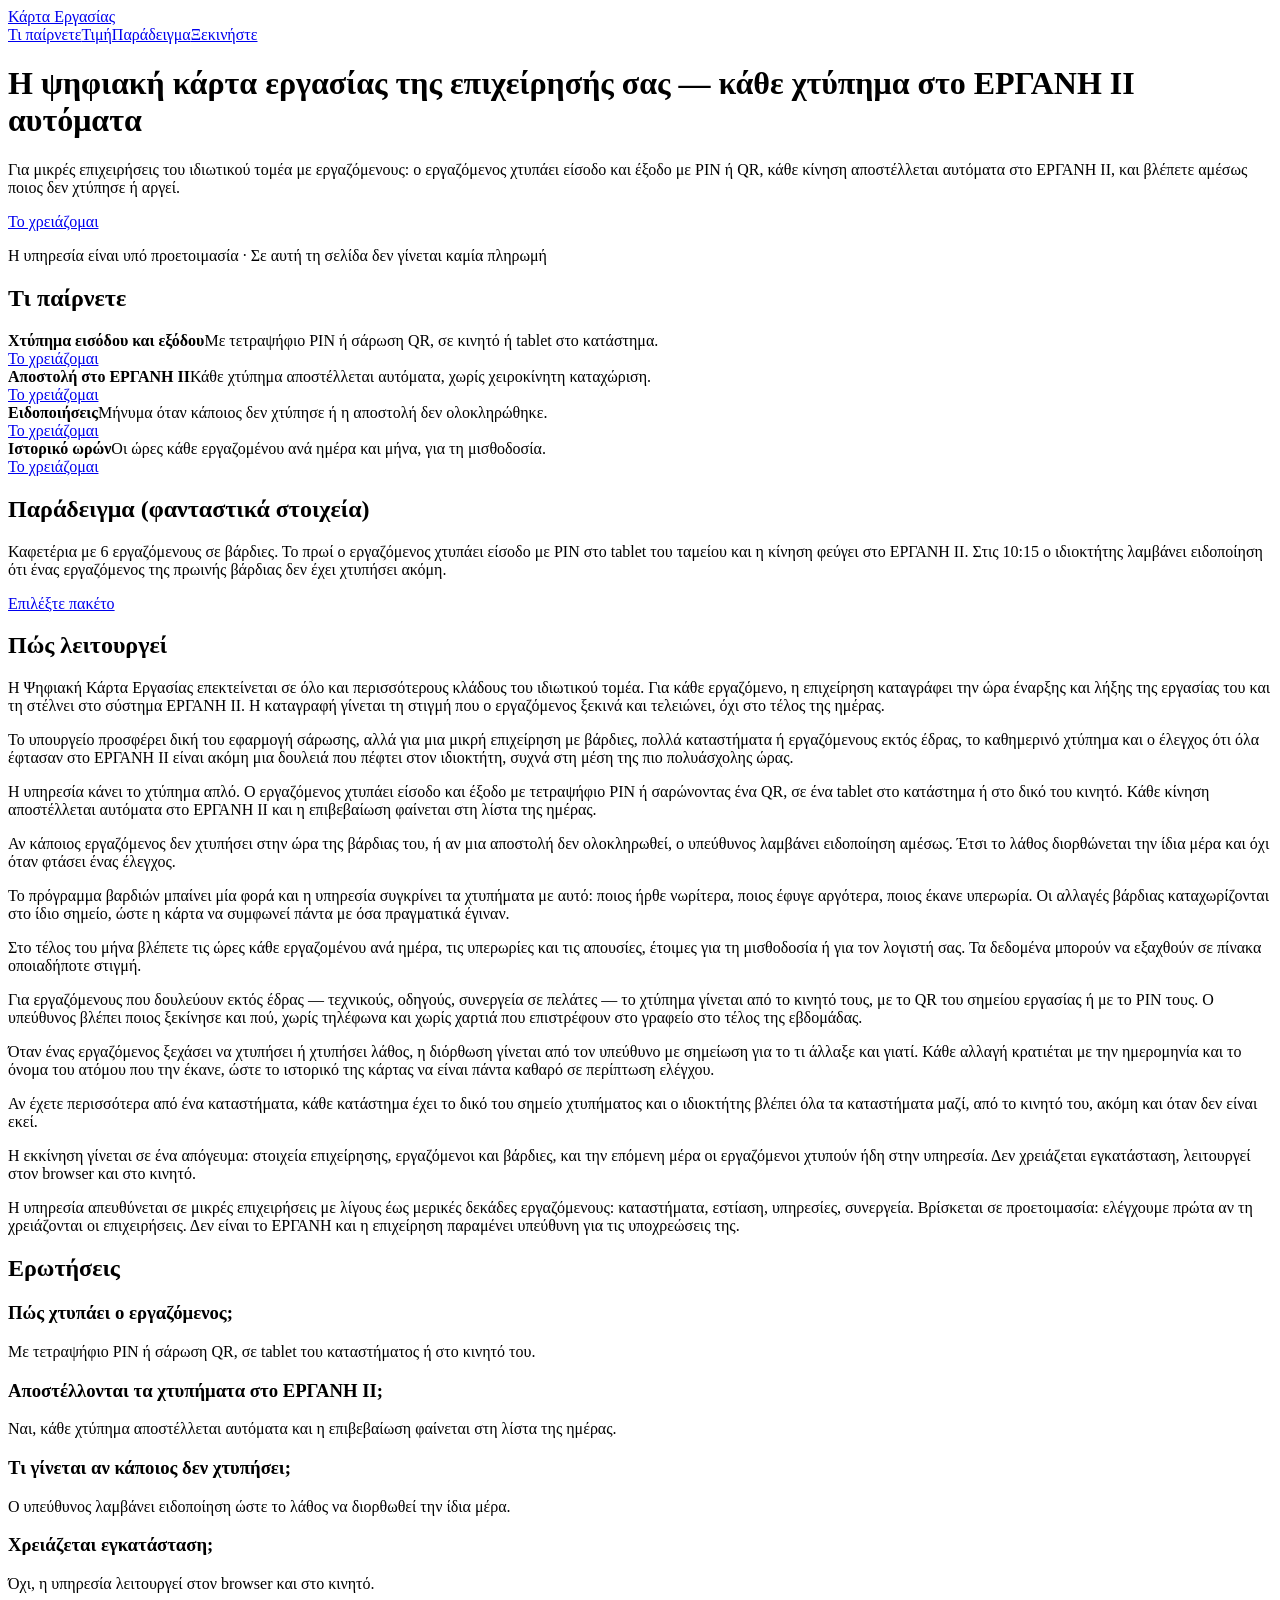
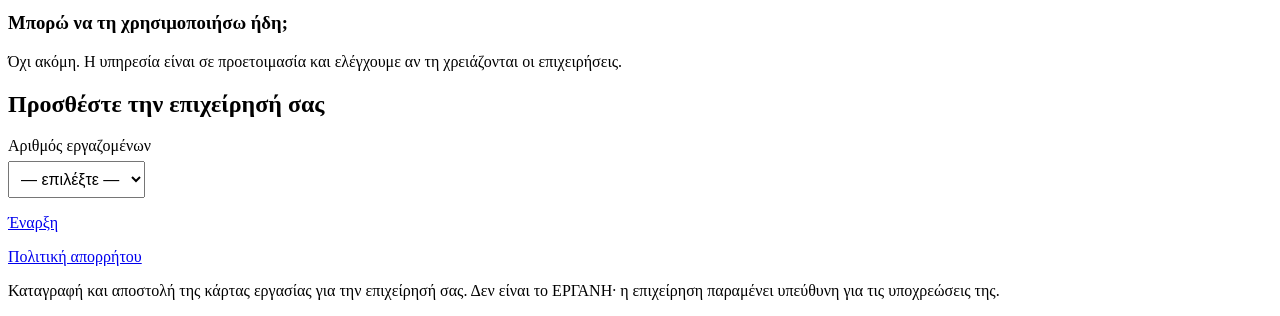
==== index.html @ 53cac2bf "Смок kartaergasias: правка автора (_Гипотезы)" ====
<!doctype html>
<html lang="el">
<head>
<meta charset="utf-8">
<!-- Google Tag Manager -->
<script>(function(w,d,s,l,i){w[l]=w[l]||[];w[l].push({'gtm.start':
new Date().getTime(),event:'gtm.js'});var f=d.getElementsByTagName(s)[0],
j=d.createElement(s),dl=l!='dataLayer'?'&l='+l:'';j.async=true;j.src=
'https://www.googletagmanager.com/gtm.js?id='+i+dl;f.parentNode.insertBefore(j,f);
})(window,document,'script','dataLayer','GTM-WC2BRHX6');</script>
<!-- End Google Tag Manager -->
<meta name="viewport" content="width=device-width,initial-scale=1">
<link rel="canonical" href="https://kartaergasias.dokufile.com/">
<title>Ψηφιακή Κάρτα Εργασίας — χτύπημα και αποστολή στο ΕΡΓΑΝΗ ΙΙ</title>
<meta name="description" content="Για μικρές επιχειρήσεις με εργαζόμενους: χτύπημα εισόδου και εξόδου με PIN ή QR, αυτόματη αποστολή κάθε κίνησης στο ΕΡΓΑΝΗ ΙΙ και ειδοποίηση όταν κάτι λείπει.">
<link rel="icon" href="favicon.svg">
<link rel="stylesheet" href="style.css">
<script src="smoke.js" defer></script>
<!-- faq-jsonld:start -->
<script type="application/ld+json">
{
 "@context": "https://schema.org",
 "@type": "FAQPage",
 "mainEntity": [
  {
   "@type": "Question",
   "name": "Πώς χτυπάει ο εργαζόμενος;",
   "acceptedAnswer": {
    "@type": "Answer",
    "text": "Με τετραψήφιο PIN ή σάρωση QR, σε tablet του καταστήματος ή στο κινητό του."
   }
  },
  {
   "@type": "Question",
   "name": "Αποστέλλονται τα χτυπήματα στο ΕΡΓΑΝΗ ΙΙ;",
   "acceptedAnswer": {
    "@type": "Answer",
    "text": "Ναι, κάθε χτύπημα αποστέλλεται αυτόματα και η επιβεβαίωση φαίνεται στη λίστα της ημέρας."
   }
  },
  {
   "@type": "Question",
   "name": "Τι γίνεται αν κάποιος δεν χτυπήσει;",
   "acceptedAnswer": {
    "@type": "Answer",
    "text": "Ο υπεύθυνος λαμβάνει ειδοποίηση ώστε το λάθος να διορθωθεί την ίδια μέρα."
   }
  },
  {
   "@type": "Question",
   "name": "Χρειάζεται εγκατάσταση;",
   "acceptedAnswer": {
    "@type": "Answer",
    "text": "Όχι, η υπηρεσία λειτουργεί στον browser και στο κινητό."
   }
  },
  {
   "@type": "Question",
   "name": "Μπορώ να τη χρησιμοποιήσω ήδη;",
   "acceptedAnswer": {
    "@type": "Answer",
    "text": "Όχι ακόμη. Η υπηρεσία είναι σε προετοιμασία και ελέγχουμε αν τη χρειάζονται οι επιχειρήσεις."
   }
  }
 ]
}
</script>
<!-- faq-jsonld:end -->
</head>
<body>
<!-- Google Tag Manager (noscript) -->
<noscript><iframe src="https://www.googletagmanager.com/ns.html?id=GTM-WC2BRHX6"
height="0" width="0" style="display:none;visibility:hidden"></iframe></noscript>
<!-- End Google Tag Manager (noscript) -->

<header><div class="wrap">
  <div class="logo"><a href="index.html" data-ev="click_logo_home">Κάρτα Εργασίας</a></div>
  <nav class="top"><a href="#ti" data-ev="click_nav_ti">Τι παίρνετε</a><a href="price.html" data-ev="click_nav_timi">Τιμή</a><a href="#paradeigma" data-ev="click_nav_paradeigma">Παράδειγμα</a><a href="#start" data-ev="click_nav_start">Ξεκινήστε</a></nav>
</div></header>

<div class="wrap">
  <div class="hero">
    <h1>Η ψηφιακή κάρτα εργασίας της επιχείρησής σας — κάθε χτύπημα στο ΕΡΓΑΝΗ ΙΙ αυτόματα</h1>
    <p class="sub">Για μικρές επιχειρήσεις του ιδιωτικού τομέα με εργαζόμενους: ο εργαζόμενος χτυπάει είσοδο και έξοδο με PIN ή QR, κάθε κίνηση αποστέλλεται αυτόματα στο ΕΡΓΑΝΗ ΙΙ, και βλέπετε αμέσως ποιος δεν χτύπησε ή αργεί.</p>
    <a class="cta" href="price.html" data-ev="cta_click">Το χρειάζομαι</a>
    <p class="cta-note">Η υπηρεσία είναι υπό προετοιμασία · Σε αυτή τη σελίδα δεν γίνεται καμία πληρωμή</p>
  </div>

  <section id="ti" data-view="features_view">
    <h2>Τι παίρνετε</h2>
    <div class="grid">
      <div class="card"><b>Χτύπημα εισόδου και εξόδου</b><span>Με τετραψήφιο PIN ή σάρωση QR, σε κινητό ή tablet στο κατάστημα.</span><br><a class="btn" href="price.html" data-ev="feature_chtypima">Το χρειάζομαι</a></div>
      <div class="card"><b>Αποστολή στο ΕΡΓΑΝΗ ΙΙ</b><span>Κάθε χτύπημα αποστέλλεται αυτόματα, χωρίς χειροκίνητη καταχώριση.</span><br><a class="btn" href="price.html" data-ev="feature_ergani">Το χρειάζομαι</a></div>
      <div class="card"><b>Ειδοποιήσεις</b><span>Μήνυμα όταν κάποιος δεν χτύπησε ή η αποστολή δεν ολοκληρώθηκε.</span><br><a class="btn" href="price.html" data-ev="feature_eidopoiisi">Το χρειάζομαι</a></div>
      <div class="card"><b>Ιστορικό ωρών</b><span>Οι ώρες κάθε εργαζομένου ανά ημέρα και μήνα, για τη μισθοδοσία.</span><br><a class="btn" href="price.html" data-ev="feature_istoriko">Το χρειάζομαι</a></div>
    </div>
  </section>

  <section id="paradeigma" data-view="example_view">
    <h2>Παράδειγμα (φανταστικά στοιχεία)</h2>
    <p class="fine">Καφετέρια με 6 εργαζόμενους σε βάρδιες. Το πρωί ο εργαζόμενος χτυπάει είσοδο με PIN στο tablet του ταμείου και η κίνηση φεύγει στο ΕΡΓΑΝΗ ΙΙ. Στις 10:15 ο ιδιοκτήτης λαμβάνει ειδοποίηση ότι ένας εργαζόμενος της πρωινής βάρδιας δεν έχει χτυπήσει ακόμη.</p>
    <a class="cta" href="price.html" data-ev="click_cta_after_example">Επιλέξτε πακέτο</a>
  </section>
<!-- seo-tekst:start -->
  <section id="opis">
    <h2>Πώς λειτουργεί</h2>
    <p>Η Ψηφιακή Κάρτα Εργασίας επεκτείνεται σε όλο και περισσότερους κλάδους του ιδιωτικού τομέα. Για κάθε εργαζόμενο, η επιχείρηση καταγράφει την ώρα έναρξης και λήξης της εργασίας του και τη στέλνει στο σύστημα ΕΡΓΑΝΗ ΙΙ. Η καταγραφή γίνεται τη στιγμή που ο εργαζόμενος ξεκινά και τελειώνει, όχι στο τέλος της ημέρας.</p>
    <p>Το υπουργείο προσφέρει δική του εφαρμογή σάρωσης, αλλά για μια μικρή επιχείρηση με βάρδιες, πολλά καταστήματα ή εργαζόμενους εκτός έδρας, το καθημερινό χτύπημα και ο έλεγχος ότι όλα έφτασαν στο ΕΡΓΑΝΗ ΙΙ είναι ακόμη μια δουλειά που πέφτει στον ιδιοκτήτη, συχνά στη μέση της πιο πολυάσχολης ώρας.</p>
    <p>Η υπηρεσία κάνει το χτύπημα απλό. Ο εργαζόμενος χτυπάει είσοδο και έξοδο με τετραψήφιο PIN ή σαρώνοντας ένα QR, σε ένα tablet στο κατάστημα ή στο δικό του κινητό. Κάθε κίνηση αποστέλλεται αυτόματα στο ΕΡΓΑΝΗ ΙΙ και η επιβεβαίωση φαίνεται στη λίστα της ημέρας.</p>
    <p>Αν κάποιος εργαζόμενος δεν χτυπήσει στην ώρα της βάρδιας του, ή αν μια αποστολή δεν ολοκληρωθεί, ο υπεύθυνος λαμβάνει ειδοποίηση αμέσως. Έτσι το λάθος διορθώνεται την ίδια μέρα και όχι όταν φτάσει ένας έλεγχος.</p>
    <p>Το πρόγραμμα βαρδιών μπαίνει μία φορά και η υπηρεσία συγκρίνει τα χτυπήματα με αυτό: ποιος ήρθε νωρίτερα, ποιος έφυγε αργότερα, ποιος έκανε υπερωρία. Οι αλλαγές βάρδιας καταχωρίζονται στο ίδιο σημείο, ώστε η κάρτα να συμφωνεί πάντα με όσα πραγματικά έγιναν.</p>
    <p>Στο τέλος του μήνα βλέπετε τις ώρες κάθε εργαζομένου ανά ημέρα, τις υπερωρίες και τις απουσίες, έτοιμες για τη μισθοδοσία ή για τον λογιστή σας. Τα δεδομένα μπορούν να εξαχθούν σε πίνακα οποιαδήποτε στιγμή.</p>
    <p>Για εργαζόμενους που δουλεύουν εκτός έδρας — τεχνικούς, οδηγούς, συνεργεία σε πελάτες — το χτύπημα γίνεται από το κινητό τους, με το QR του σημείου εργασίας ή με το PIN τους. Ο υπεύθυνος βλέπει ποιος ξεκίνησε και πού, χωρίς τηλέφωνα και χωρίς χαρτιά που επιστρέφουν στο γραφείο στο τέλος της εβδομάδας.</p>
    <p>Όταν ένας εργαζόμενος ξεχάσει να χτυπήσει ή χτυπήσει λάθος, η διόρθωση γίνεται από τον υπεύθυνο με σημείωση για το τι άλλαξε και γιατί. Κάθε αλλαγή κρατιέται με την ημερομηνία και το όνομα του ατόμου που την έκανε, ώστε το ιστορικό της κάρτας να είναι πάντα καθαρό σε περίπτωση ελέγχου.</p>
    <p>Αν έχετε περισσότερα από ένα καταστήματα, κάθε κατάστημα έχει το δικό του σημείο χτυπήματος και ο ιδιοκτήτης βλέπει όλα τα καταστήματα μαζί, από το κινητό του, ακόμη και όταν δεν είναι εκεί.</p>
    <p>Η εκκίνηση γίνεται σε ένα απόγευμα: στοιχεία επιχείρησης, εργαζόμενοι και βάρδιες, και την επόμενη μέρα οι εργαζόμενοι χτυπούν ήδη στην υπηρεσία. Δεν χρειάζεται εγκατάσταση, λειτουργεί στον browser και στο κινητό.</p>
    <p>Η υπηρεσία απευθύνεται σε μικρές επιχειρήσεις με λίγους έως μερικές δεκάδες εργαζόμενους: καταστήματα, εστίαση, υπηρεσίες, συνεργεία. Βρίσκεται σε προετοιμασία: ελέγχουμε πρώτα αν τη χρειάζονται οι επιχειρήσεις. Δεν είναι το ΕΡΓΑΝΗ και η επιχείρηση παραμένει υπεύθυνη για τις υποχρεώσεις της.</p>
  </section>
  <section id="faq">
    <h2>Ερωτήσεις</h2>
    <h3>Πώς χτυπάει ο εργαζόμενος;</h3>
    <p>Με τετραψήφιο PIN ή σάρωση QR, σε tablet του καταστήματος ή στο κινητό του.</p>
    <h3>Αποστέλλονται τα χτυπήματα στο ΕΡΓΑΝΗ ΙΙ;</h3>
    <p>Ναι, κάθε χτύπημα αποστέλλεται αυτόματα και η επιβεβαίωση φαίνεται στη λίστα της ημέρας.</p>
    <h3>Τι γίνεται αν κάποιος δεν χτυπήσει;</h3>
    <p>Ο υπεύθυνος λαμβάνει ειδοποίηση ώστε το λάθος να διορθωθεί την ίδια μέρα.</p>
    <h3>Χρειάζεται εγκατάσταση;</h3>
    <p>Όχι, η υπηρεσία λειτουργεί στον browser και στο κινητό.</p>
    <h3>Μπορώ να τη χρησιμοποιήσω ήδη;</h3>
    <p>Όχι ακόμη. Η υπηρεσία είναι σε προετοιμασία και ελέγχουμε αν τη χρειάζονται οι επιχειρήσεις.</p>
  </section>
<!-- seo-tekst:end -->
  <section id="start" data-view="start_view">
    <h2>Προσθέστε την επιχείρησή σας</h2>
    <p><label>Αριθμός εργαζομένων<br><select data-ev-focus="form_start" style="margin-top:6px;padding:8px;font-size:16px"><option value="">— επιλέξτε —</option><option>1–5</option><option>6–15</option><option>16–50</option><option>Πάνω από 50</option></select></label></p>
    <a class="cta" href="price.html" data-ev="form_submit_click">Έναρξη</a>
  </section>
</div>

<footer><div class="wrap">
  <p><a href="privacy.html" data-ev="click_legal_privacy">Πολιτική απορρήτου</a></p>
  <p class="muted">Καταγραφή και αποστολή της κάρτας εργασίας για την επιχείρησή σας. Δεν είναι το ΕΡΓΑΝΗ· η επιχείρηση παραμένει υπεύθυνη για τις υποχρεώσεις της.</p>
</div></footer>

</body>
</html>
---- style.css ----
/* Общая база смоков (СМ-23): стиль — один на все смоки, правит «Смоки» в super-romeo/smoki-base. */
@import url("https://super-romeo.github.io/smoki-base/v1/style.css");
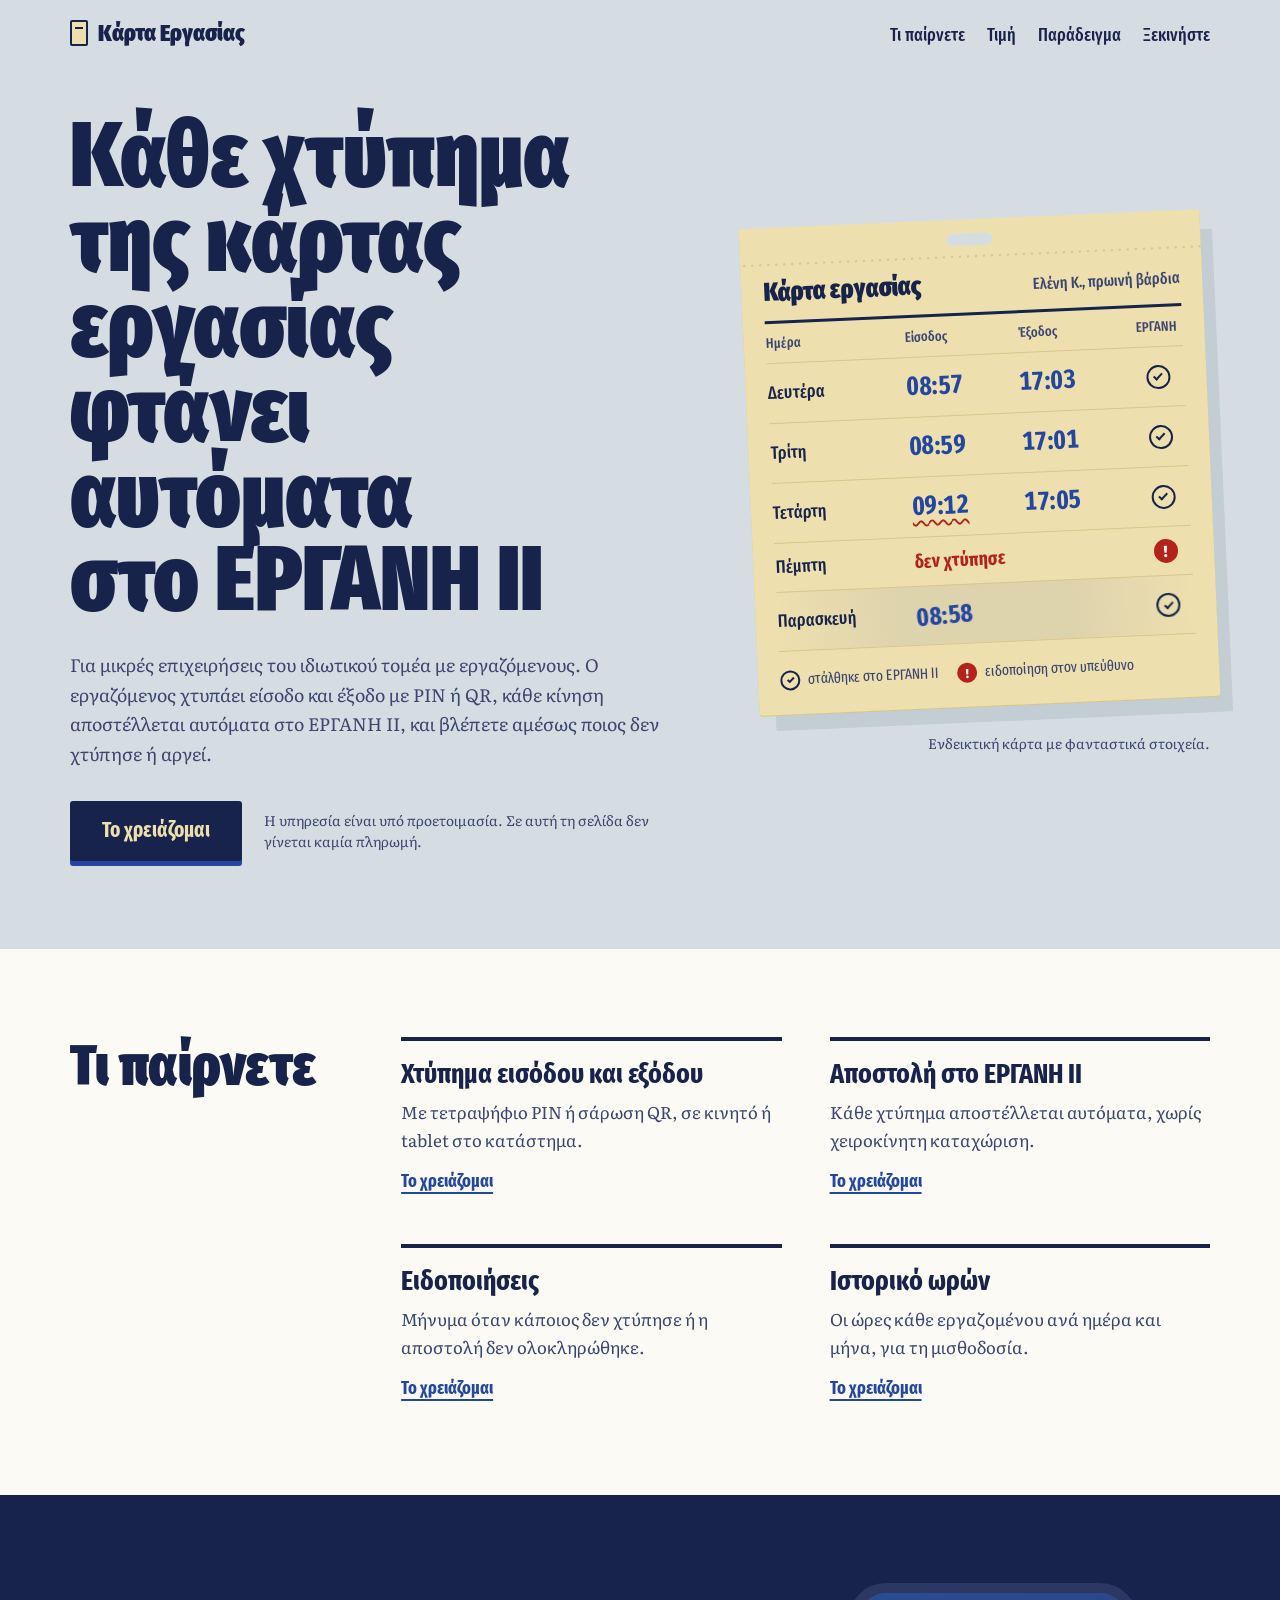
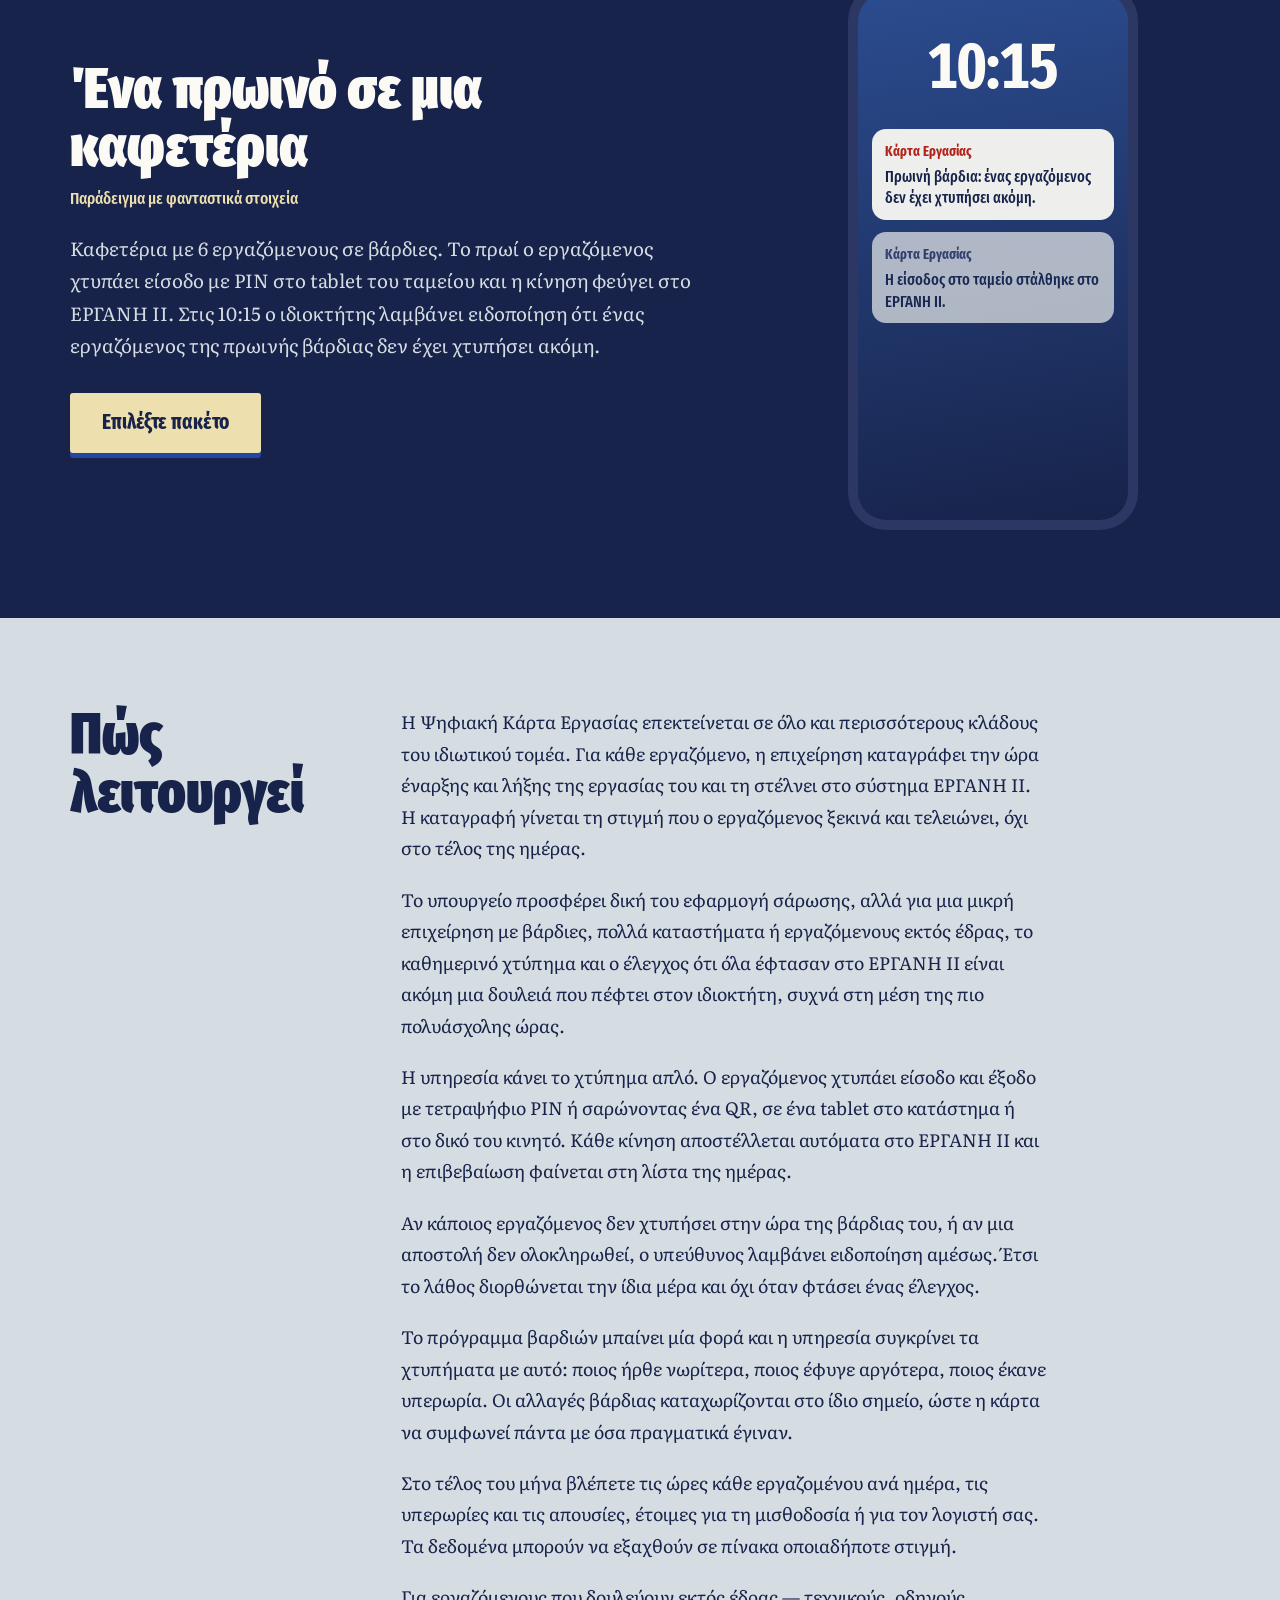
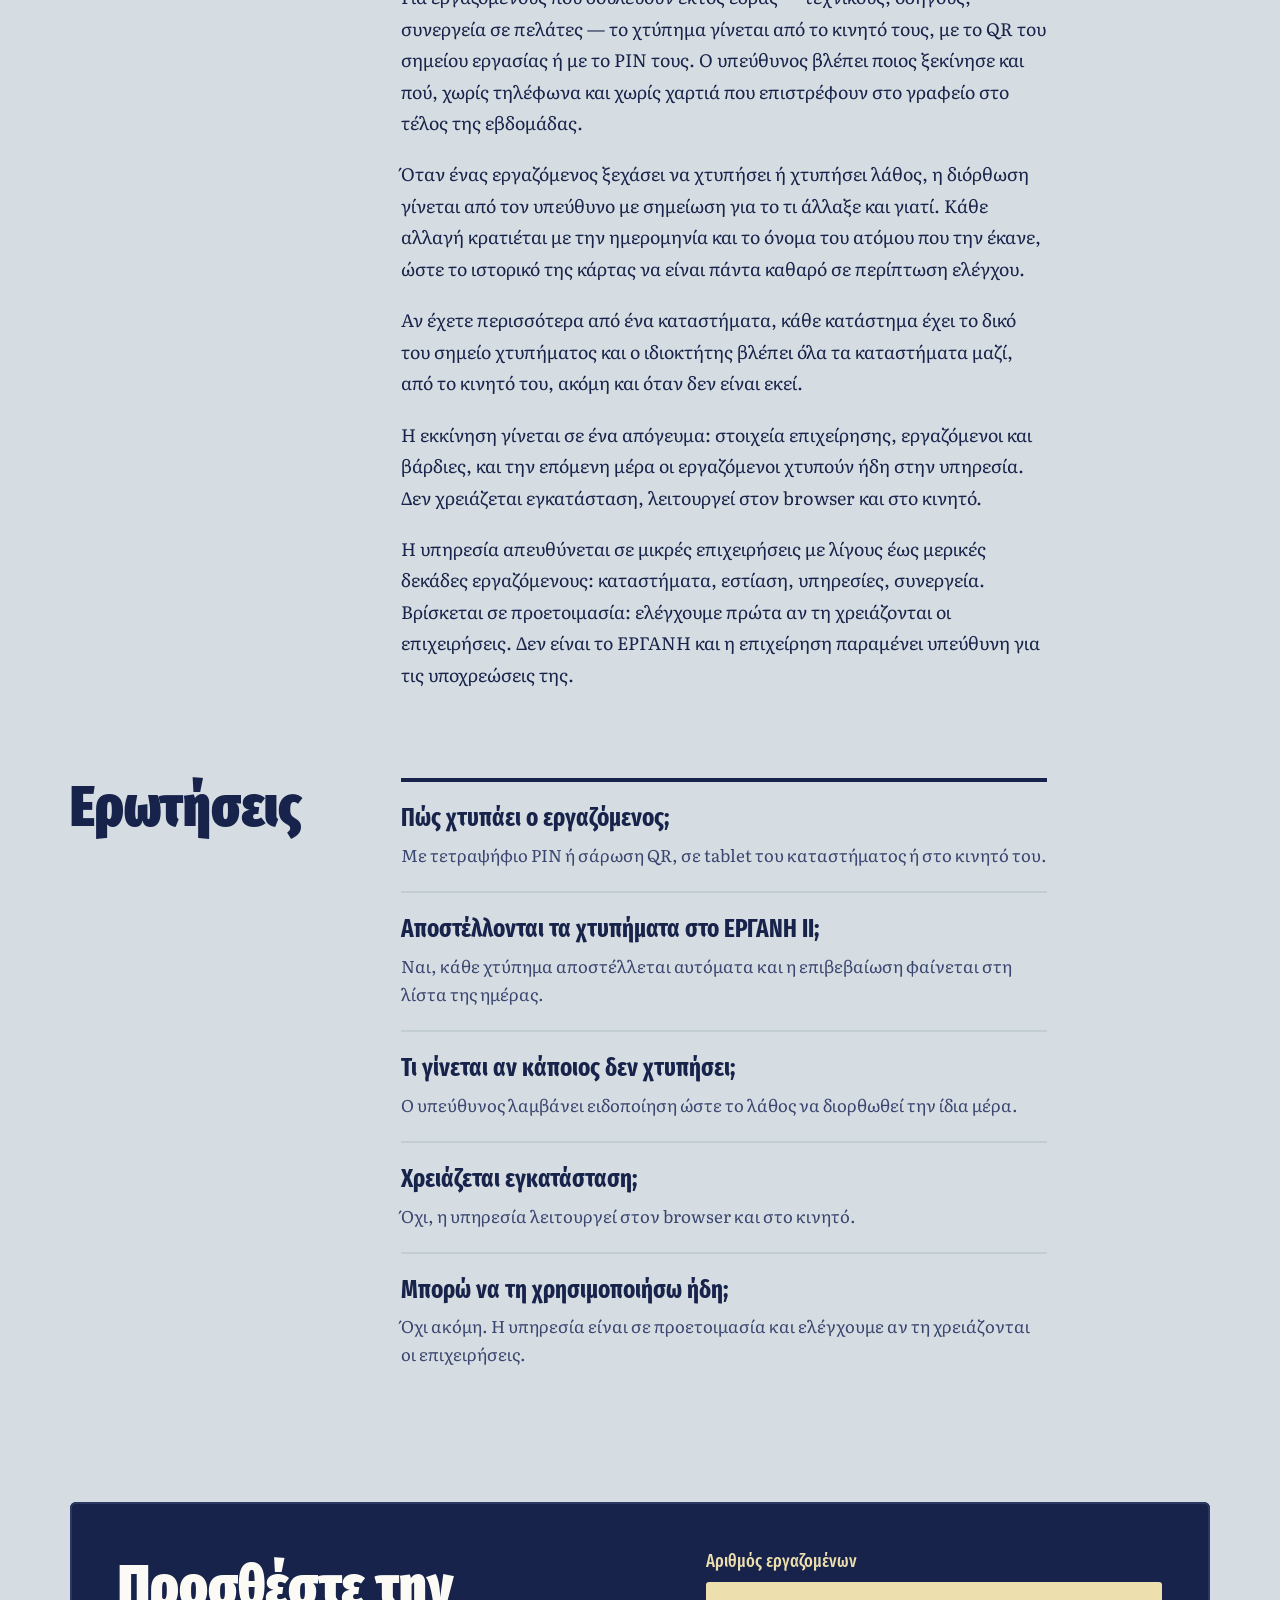
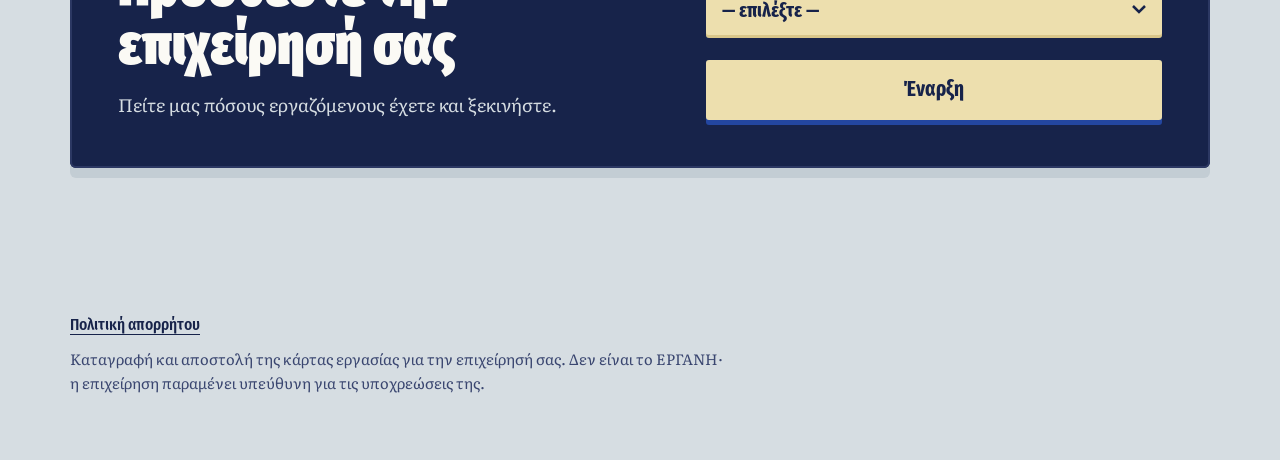
==== commit ca0e0654: "Главная: чистый стиль «frontend-design (Anthropic)» — вариант для выбора Владельцем (09.11.2026)" ====
--- a/index.html
+++ b/index.html
@@ -15,6 +15,10 @@
 <meta name="description" content="Για μικρές επιχειρήσεις με εργαζόμενους: χτύπημα εισόδου και εξόδου με PIN ή QR, αυτόματη αποστολή κάθε κίνησης στο ΕΡΓΑΝΗ ΙΙ και ειδοποίηση όταν κάτι λείπει.">
 <link rel="icon" href="favicon.svg">
 <link rel="stylesheet" href="style.css">
+<link rel="preconnect" href="https://fonts.googleapis.com">
+<link rel="preconnect" href="https://fonts.gstatic.com" crossorigin>
+<link rel="stylesheet" href="https://fonts.googleapis.com/css2?family=Fira+Sans+Extra+Condensed:wght@500;700;900&family=Literata:opsz,wght@7..72,400;7..72,600&display=swap">
+<link rel="stylesheet" href="variant.css">
 <script src="smoke.js" defer></script>
 <!-- faq-jsonld:start -->
 <script type="application/ld+json">
@@ -73,37 +77,100 @@
 height="0" width="0" style="display:none;visibility:hidden"></iframe></noscript>
 <!-- End Google Tag Manager (noscript) -->
 
-<header><div class="wrap">
-  <div class="logo"><a href="index.html" data-ev="click_logo_home">Κάρτα Εργασίας</a></div>
-  <nav class="top"><a href="#ti" data-ev="click_nav_ti">Τι παίρνετε</a><a href="price.html" data-ev="click_nav_timi">Τιμή</a><a href="#paradeigma" data-ev="click_nav_paradeigma">Παράδειγμα</a><a href="#start" data-ev="click_nav_start">Ξεκινήστε</a></nav>
+<header class="k-head"><div class="k-wrap k-head-in">
+  <div class="k-logo"><a href="index.html" data-ev="click_logo_home"><span class="k-logo-mark" aria-hidden="true"></span>Κάρτα Εργασίας</a></div>
+  <nav class="k-nav" aria-label="Κύριο μενού"><a href="#ti" data-ev="click_nav_ti">Τι παίρνετε</a><a href="price.html" data-ev="click_nav_timi">Τιμή</a><a href="#paradeigma" data-ev="click_nav_paradeigma">Παράδειγμα</a><a href="#start" data-ev="click_nav_start">Ξεκινήστε</a></nav>
 </div></header>
 
-<div class="wrap">
-  <div class="hero">
-    <h1>Η ψηφιακή κάρτα εργασίας της επιχείρησής σας — κάθε χτύπημα στο ΕΡΓΑΝΗ ΙΙ αυτόματα</h1>
-    <p class="sub">Για μικρές επιχειρήσεις του ιδιωτικού τομέα με εργαζόμενους: ο εργαζόμενος χτυπάει είσοδο και έξοδο με PIN ή QR, κάθε κίνηση αποστέλλεται αυτόματα στο ΕΡΓΑΝΗ ΙΙ, και βλέπετε αμέσως ποιος δεν χτύπησε ή αργεί.</p>
-    <a class="cta" href="price.html" data-ev="cta_click">Το χρειάζομαι</a>
-    <p class="cta-note">Η υπηρεσία είναι υπό προετοιμασία · Σε αυτή τη σελίδα δεν γίνεται καμία πληρωμή</p>
+<main>
+  <div class="k-wrap k-hero">
+    <div class="k-hero-text">
+      <h1>Κάθε χτύπημα της κάρτας εργασίας φτάνει αυτόματα στο ΕΡΓΑΝΗ ΙΙ</h1>
+      <p class="k-sub">Για μικρές επιχειρήσεις του ιδιωτικού τομέα με εργαζόμενους. Ο εργαζόμενος χτυπάει είσοδο και έξοδο με PIN ή QR, κάθε κίνηση αποστέλλεται αυτόματα στο ΕΡΓΑΝΗ ΙΙ, και βλέπετε αμέσως ποιος δεν χτύπησε ή αργεί.</p>
+      <div class="k-actions">
+        <a class="k-btn" href="price.html" data-ev="cta_click">Το χρειάζομαι</a>
+        <p class="k-note">Η υπηρεσία είναι υπό προετοιμασία. Σε αυτή τη σελίδα δεν γίνεται καμία πληρωμή.</p>
+      </div>
+    </div>
+
+    <figure class="k-cardfig">
+      <div class="k-card" aria-hidden="true">
+        <div class="k-card-top">
+          <span class="k-card-title">Κάρτα εργασίας</span>
+          <span class="k-card-name">Ελένη Κ., πρωινή βάρδια</span>
+        </div>
+        <div class="k-row k-row-head"><span>Ημέρα</span><span>Είσοδος</span><span>Έξοδος</span><span>ΕΡΓΑΝΗ</span></div>
+        <div class="k-row"><span>Δευτέρα</span><b>08:57</b><b>17:03</b><i class="k-ok"></i></div>
+        <div class="k-row"><span>Τρίτη</span><b>08:59</b><b>17:01</b><i class="k-ok"></i></div>
+        <div class="k-row"><span>Τετάρτη</span><b class="k-late">09:12</b><b>17:05</b><i class="k-ok"></i></div>
+        <div class="k-row k-row-miss"><span>Πέμπτη</span><em>δεν χτύπησε</em><em></em><i class="k-alert">!</i></div>
+        <div class="k-row k-row-now"><span>Παρασκευή</span><b class="k-stamp">08:58</b><b class="k-empty"></b><i class="k-ok k-ok-now"></i></div>
+        <div class="k-card-foot">
+          <span class="k-legend"><i class="k-ok"></i> στάλθηκε στο ΕΡΓΑΝΗ ΙΙ</span>
+          <span class="k-legend"><i class="k-alert">!</i> ειδοποίηση στον υπεύθυνο</span>
+        </div>
+      </div>
+      <figcaption>Ενδεικτική κάρτα με φανταστικά στοιχεία.</figcaption>
+    </figure>
   </div>
 
-  <section id="ti" data-view="features_view">
-    <h2>Τι παίρνετε</h2>
-    <div class="grid">
-      <div class="card"><b>Χτύπημα εισόδου και εξόδου</b><span>Με τετραψήφιο PIN ή σάρωση QR, σε κινητό ή tablet στο κατάστημα.</span><br><a class="btn" href="price.html" data-ev="feature_chtypima">Το χρειάζομαι</a></div>
-      <div class="card"><b>Αποστολή στο ΕΡΓΑΝΗ ΙΙ</b><span>Κάθε χτύπημα αποστέλλεται αυτόματα, χωρίς χειροκίνητη καταχώριση.</span><br><a class="btn" href="price.html" data-ev="feature_ergani">Το χρειάζομαι</a></div>
-      <div class="card"><b>Ειδοποιήσεις</b><span>Μήνυμα όταν κάποιος δεν χτύπησε ή η αποστολή δεν ολοκληρώθηκε.</span><br><a class="btn" href="price.html" data-ev="feature_eidopoiisi">Το χρειάζομαι</a></div>
-      <div class="card"><b>Ιστορικό ωρών</b><span>Οι ώρες κάθε εργαζομένου ανά ημέρα και μήνα, για τη μισθοδοσία.</span><br><a class="btn" href="price.html" data-ev="feature_istoriko">Το χρειάζομαι</a></div>
-    </div>
-  </section>
-
-  <section id="paradeigma" data-view="example_view">
-    <h2>Παράδειγμα (φανταστικά στοιχεία)</h2>
-    <p class="fine">Καφετέρια με 6 εργαζόμενους σε βάρδιες. Το πρωί ο εργαζόμενος χτυπάει είσοδο με PIN στο tablet του ταμείου και η κίνηση φεύγει στο ΕΡΓΑΝΗ ΙΙ. Στις 10:15 ο ιδιοκτήτης λαμβάνει ειδοποίηση ότι ένας εργαζόμενος της πρωινής βάρδιας δεν έχει χτυπήσει ακόμη.</p>
-    <a class="cta" href="price.html" data-ev="click_cta_after_example">Επιλέξτε πακέτο</a>
-  </section>
+  <section id="ti" class="k-sec k-feat" data-view="features_view">
+    <div class="k-wrap k-feat-in">
+      <h2>Τι παίρνετε</h2>
+      <div class="k-feat-list">
+        <div class="k-f">
+          <h3>Χτύπημα εισόδου και εξόδου</h3>
+          <p>Με τετραψήφιο PIN ή σάρωση QR, σε κινητό ή tablet στο κατάστημα.</p>
+          <a class="k-link" href="price.html" data-ev="feature_chtypima">Το χρειάζομαι</a>
+        </div>
+        <div class="k-f">
+          <h3>Αποστολή στο ΕΡΓΑΝΗ ΙΙ</h3>
+          <p>Κάθε χτύπημα αποστέλλεται αυτόματα, χωρίς χειροκίνητη καταχώριση.</p>
+          <a class="k-link" href="price.html" data-ev="feature_ergani">Το χρειάζομαι</a>
+        </div>
+        <div class="k-f">
+          <h3>Ειδοποιήσεις</h3>
+          <p>Μήνυμα όταν κάποιος δεν χτύπησε ή η αποστολή δεν ολοκληρώθηκε.</p>
+          <a class="k-link" href="price.html" data-ev="feature_eidopoiisi">Το χρειάζομαι</a>
+        </div>
+        <div class="k-f">
+          <h3>Ιστορικό ωρών</h3>
+          <p>Οι ώρες κάθε εργαζομένου ανά ημέρα και μήνα, για τη μισθοδοσία.</p>
+          <a class="k-link" href="price.html" data-ev="feature_istoriko">Το χρειάζομαι</a>
+        </div>
+      </div>
+    </div>
+  </section>
+
+  <section id="paradeigma" class="k-sec k-ex" data-view="example_view">
+    <div class="k-wrap k-ex-in">
+      <div class="k-ex-text">
+        <h2>Ένα πρωινό σε μια καφετέρια</h2>
+        <p class="k-ex-tag">Παράδειγμα με φανταστικά στοιχεία</p>
+        <p>Καφετέρια με 6 εργαζόμενους σε βάρδιες. Το πρωί ο εργαζόμενος χτυπάει είσοδο με PIN στο tablet του ταμείου και η κίνηση φεύγει στο ΕΡΓΑΝΗ ΙΙ. Στις 10:15 ο ιδιοκτήτης λαμβάνει ειδοποίηση ότι ένας εργαζόμενος της πρωινής βάρδιας δεν έχει χτυπήσει ακόμη.</p>
+        <a class="k-btn k-btn-light" href="price.html" data-ev="click_cta_after_example">Επιλέξτε πακέτο</a>
+      </div>
+      <div class="k-phone" aria-hidden="true">
+        <div class="k-phone-screen">
+          <div class="k-phone-clock">10:15</div>
+          <div class="k-push">
+            <span class="k-push-app">Κάρτα Εργασίας</span>
+            <span class="k-push-text">Πρωινή βάρδια: ένας εργαζόμενος δεν έχει χτυπήσει ακόμη.</span>
+          </div>
+          <div class="k-push k-push-quiet">
+            <span class="k-push-app">Κάρτα Εργασίας</span>
+            <span class="k-push-text">Η είσοδος στο ταμείο στάλθηκε στο ΕΡΓΑΝΗ ΙΙ.</span>
+          </div>
+        </div>
+      </div>
+    </div>
+  </section>
+
 <!-- seo-tekst:start -->
-  <section id="opis">
+  <section id="opis" class="k-sec k-read">
+    <div class="k-wrap k-read-in">
     <h2>Πώς λειτουργεί</h2>
+    <div class="k-prose">
     <p>Η Ψηφιακή Κάρτα Εργασίας επεκτείνεται σε όλο και περισσότερους κλάδους του ιδιωτικού τομέα. Για κάθε εργαζόμενο, η επιχείρηση καταγράφει την ώρα έναρξης και λήξης της εργασίας του και τη στέλνει στο σύστημα ΕΡΓΑΝΗ ΙΙ. Η καταγραφή γίνεται τη στιγμή που ο εργαζόμενος ξεκινά και τελειώνει, όχι στο τέλος της ημέρας.</p>
     <p>Το υπουργείο προσφέρει δική του εφαρμογή σάρωσης, αλλά για μια μικρή επιχείρηση με βάρδιες, πολλά καταστήματα ή εργαζόμενους εκτός έδρας, το καθημερινό χτύπημα και ο έλεγχος ότι όλα έφτασαν στο ΕΡΓΑΝΗ ΙΙ είναι ακόμη μια δουλειά που πέφτει στον ιδιοκτήτη, συχνά στη μέση της πιο πολυάσχολης ώρας.</p>
     <p>Η υπηρεσία κάνει το χτύπημα απλό. Ο εργαζόμενος χτυπάει είσοδο και έξοδο με τετραψήφιο PIN ή σαρώνοντας ένα QR, σε ένα tablet στο κατάστημα ή στο δικό του κινητό. Κάθε κίνηση αποστέλλεται αυτόματα στο ΕΡΓΑΝΗ ΙΙ και η επιβεβαίωση φαίνεται στη λίστα της ημέρας.</p>
@@ -115,31 +182,57 @@
     <p>Αν έχετε περισσότερα από ένα καταστήματα, κάθε κατάστημα έχει το δικό του σημείο χτυπήματος και ο ιδιοκτήτης βλέπει όλα τα καταστήματα μαζί, από το κινητό του, ακόμη και όταν δεν είναι εκεί.</p>
     <p>Η εκκίνηση γίνεται σε ένα απόγευμα: στοιχεία επιχείρησης, εργαζόμενοι και βάρδιες, και την επόμενη μέρα οι εργαζόμενοι χτυπούν ήδη στην υπηρεσία. Δεν χρειάζεται εγκατάσταση, λειτουργεί στον browser και στο κινητό.</p>
     <p>Η υπηρεσία απευθύνεται σε μικρές επιχειρήσεις με λίγους έως μερικές δεκάδες εργαζόμενους: καταστήματα, εστίαση, υπηρεσίες, συνεργεία. Βρίσκεται σε προετοιμασία: ελέγχουμε πρώτα αν τη χρειάζονται οι επιχειρήσεις. Δεν είναι το ΕΡΓΑΝΗ και η επιχείρηση παραμένει υπεύθυνη για τις υποχρεώσεις της.</p>
-  </section>
-  <section id="faq">
+    </div>
+    </div>
+  </section>
+  <section id="faq" class="k-sec k-faq">
+    <div class="k-wrap k-faq-in">
     <h2>Ερωτήσεις</h2>
+    <div class="k-qa">
     <h3>Πώς χτυπάει ο εργαζόμενος;</h3>
     <p>Με τετραψήφιο PIN ή σάρωση QR, σε tablet του καταστήματος ή στο κινητό του.</p>
+    </div>
+    <div class="k-qa">
     <h3>Αποστέλλονται τα χτυπήματα στο ΕΡΓΑΝΗ ΙΙ;</h3>
     <p>Ναι, κάθε χτύπημα αποστέλλεται αυτόματα και η επιβεβαίωση φαίνεται στη λίστα της ημέρας.</p>
+    </div>
+    <div class="k-qa">
     <h3>Τι γίνεται αν κάποιος δεν χτυπήσει;</h3>
     <p>Ο υπεύθυνος λαμβάνει ειδοποίηση ώστε το λάθος να διορθωθεί την ίδια μέρα.</p>
+    </div>
+    <div class="k-qa">
     <h3>Χρειάζεται εγκατάσταση;</h3>
     <p>Όχι, η υπηρεσία λειτουργεί στον browser και στο κινητό.</p>
+    </div>
+    <div class="k-qa">
     <h3>Μπορώ να τη χρησιμοποιήσω ήδη;</h3>
     <p>Όχι ακόμη. Η υπηρεσία είναι σε προετοιμασία και ελέγχουμε αν τη χρειάζονται οι επιχειρήσεις.</p>
+    </div>
+    </div>
   </section>
 <!-- seo-tekst:end -->
-  <section id="start" data-view="start_view">
-    <h2>Προσθέστε την επιχείρησή σας</h2>
-    <p><label>Αριθμός εργαζομένων<br><select data-ev-focus="form_start" style="margin-top:6px;padding:8px;font-size:16px"><option value="">— επιλέξτε —</option><option>1–5</option><option>6–15</option><option>16–50</option><option>Πάνω από 50</option></select></label></p>
-    <a class="cta" href="price.html" data-ev="form_submit_click">Έναρξη</a>
-  </section>
-</div>
-
-<footer><div class="wrap">
+
+  <section id="start" class="k-sec k-start" data-view="start_view">
+    <div class="k-wrap">
+      <div class="k-clock">
+        <div class="k-clock-text">
+          <h2>Προσθέστε την επιχείρησή σας</h2>
+          <p>Πείτε μας πόσους εργαζόμενους έχετε και ξεκινήστε.</p>
+        </div>
+        <div class="k-clock-form">
+          <label class="k-field">Αριθμός εργαζομένων
+            <select data-ev-focus="form_start"><option value="">— επιλέξτε —</option><option>1–5</option><option>6–15</option><option>16–50</option><option>Πάνω από 50</option></select>
+          </label>
+          <a class="k-btn k-btn-punch" href="price.html" data-ev="form_submit_click">Έναρξη</a>
+        </div>
+      </div>
+    </div>
+  </section>
+</main>
+
+<footer class="k-foot"><div class="k-wrap">
   <p><a href="privacy.html" data-ev="click_legal_privacy">Πολιτική απορρήτου</a></p>
-  <p class="muted">Καταγραφή και αποστολή της κάρτας εργασίας για την επιχείρησή σας. Δεν είναι το ΕΡΓΑΝΗ· η επιχείρηση παραμένει υπεύθυνη για τις υποχρεώσεις της.</p>
+  <p class="k-muted">Καταγραφή και αποστολή της κάρτας εργασίας για την επιχείρησή σας. Δεν είναι το ΕΡΓΑΝΗ· η επιχείρηση παραμένει υπεύθυνη για τις υποχρεώσεις της.</p>
 </div></footer>
 
 </body>
--- a/variant.css
+++ b/variant.css
@@ -0,0 +1,191 @@
+/* Κάρτα Εργασίας — the punch-clock time card.
+   Steel office wall, manila card stock, navy print, blue stamp-pad ink, red for what is missing. */
+:root{
+  --steel:#D6DDE2;
+  --steel-deep:#C3CDD4;
+  --manila:#EDDFAE;
+  --manila-edge:#D9C68A;
+  --navy:#17234A;
+  --navy-soft:#3A4670;
+  --ink:#2346A0;
+  --alarm:#B3231B;
+  --paper:#FBFAF5;
+  --display:"Fira Sans Extra Condensed","Arial Narrow",system-ui,sans-serif;
+  --text:"Literata",Georgia,"Times New Roman",serif;
+}
+*,*::before,*::after{box-sizing:border-box}
+html{-webkit-text-size-adjust:100%;scroll-behavior:smooth}
+body{margin:0;background:var(--steel);color:var(--navy);font:400 17px/1.65 var(--text);overflow-x:hidden}
+main{display:block}
+a{color:inherit}
+h1,h2,h3{font-family:var(--display);color:var(--navy);margin:0;letter-spacing:0}
+p{margin:0}
+img,svg{max-width:100%}
+:focus-visible{outline:3px solid var(--ink);outline-offset:3px}
+
+.k-wrap{width:100%;max-width:1180px;margin:0 auto;padding:0 20px}
+@media (max-width:420px){.k-wrap{padding:0 16px}}
+
+/* header */
+.k-head{background:transparent;border:0;padding:18px 0}
+.k-head-in{display:flex;align-items:center;justify-content:space-between;gap:16px;flex-wrap:wrap}
+.k-logo a{display:inline-flex;align-items:center;gap:10px;text-decoration:none;font:900 24px/1 var(--display);color:var(--navy)}
+.k-logo-mark{width:18px;height:26px;background:var(--manila);border:2px solid var(--navy);border-radius:2px;
+  background-image:linear-gradient(var(--navy),var(--navy));background-size:8px 2px;background-repeat:no-repeat;background-position:50% 5px}
+.k-nav{display:flex;flex-wrap:wrap;gap:4px 22px}
+.k-nav a{font:500 18px/1.3 var(--display);text-decoration:none;padding:6px 0;border-bottom:2px solid transparent}
+.k-nav a:hover{border-bottom-color:var(--ink)}
+
+/* hero */
+.k-hero{display:grid;grid-template-columns:minmax(0,1.15fr) minmax(0,.85fr);gap:56px;align-items:center;padding-top:40px;padding-bottom:88px}
+.k-hero h1{font-weight:900;font-size:clamp(44px,7.2vw,96px);line-height:.92;max-width:11ch;text-wrap:balance}
+.k-sub{margin-top:28px;max-width:34em;font-size:18px;color:var(--navy-soft)}
+.k-actions{margin-top:32px;display:flex;flex-wrap:wrap;align-items:center;gap:14px 22px}
+.k-note{flex:1 1 220px;max-width:30em;font-size:14px;line-height:1.5;color:var(--navy-soft)}
+
+.k-btn{display:inline-block;font:700 21px/1 var(--display);text-decoration:none;color:var(--manila);background:var(--navy);
+  padding:17px 30px 18px;border-radius:3px;border:2px solid var(--navy);box-shadow:0 5px 0 var(--ink);transition:transform .12s ease,box-shadow .12s ease}
+.k-btn:hover{transform:translateY(2px);box-shadow:0 3px 0 var(--ink)}
+.k-btn:active{transform:translateY(5px);box-shadow:0 0 0 var(--ink)}
+
+/* the time card */
+.k-cardfig{margin:0;justify-self:end;width:100%;max-width:500px}
+.k-card{position:relative;background:var(--manila);color:var(--navy);padding:46px 22px 22px;border-radius:3px 3px 3px 3px;
+  box-shadow:0 1px 0 var(--manila-edge),14px 18px 0 -2px var(--steel-deep);transform:rotate(-2.5deg);
+  font-family:var(--display);font-variant-numeric:tabular-nums}
+.k-card::before{content:"";position:absolute;left:50%;top:14px;width:46px;height:12px;margin-left:-23px;border-radius:6px;background:var(--steel)}
+.k-card::after{content:"";position:absolute;left:0;right:0;top:36px;height:2px;
+  background:radial-gradient(circle,var(--manila-edge) 1.2px,transparent 1.6px) 0 0/8px 2px repeat-x}
+.k-card-top{display:flex;justify-content:space-between;align-items:baseline;gap:10px;flex-wrap:wrap;padding:6px 0 12px;border-bottom:3px solid var(--navy)}
+.k-card-title{font-weight:900;font-size:26px;line-height:1}
+.k-card-name{font-weight:500;font-size:16px;color:var(--navy-soft)}
+.k-row{display:grid;grid-template-columns:1.25fr 1fr 1fr 52px;align-items:center;gap:6px;min-height:46px;padding:8px 0;border-bottom:1px solid var(--manila-edge);font-size:18px}
+.k-row>span{font-weight:500}
+.k-row b{font-weight:700;font-size:26px;color:var(--ink);letter-spacing:.02em}
+.k-row-head{min-height:34px;font-size:14px;color:var(--navy-soft)}
+.k-row-head span{font-weight:500}
+.k-row-head span:last-child{text-align:center}
+.k-late{text-decoration:underline wavy var(--alarm);text-decoration-thickness:1.5px;text-underline-offset:5px}
+.k-row-miss em{grid-column:2 / 4;font-style:normal;font-weight:700;color:var(--alarm);font-size:19px}
+.k-row-miss em:empty{display:none}
+.k-ok,.k-alert{justify-self:center;display:inline-grid;place-items:center;width:24px;height:24px;border-radius:50%;font-style:normal}
+.k-ok{border:2px solid var(--navy)}
+.k-ok::after{content:"";width:9px;height:5px;border-left:2px solid var(--navy);border-bottom:2px solid var(--navy);transform:translateY(-1px) rotate(-45deg)}
+.k-alert{background:var(--alarm);color:var(--paper);font-weight:900;font-size:16px}
+.k-row-now{background:linear-gradient(90deg,transparent,rgba(35,70,160,.08) 30%,rgba(35,70,160,.08) 70%,transparent)}
+.k-stamp{display:inline-block;transform:rotate(-3deg)}
+.k-card-foot{display:flex;flex-wrap:wrap;gap:8px 18px;padding-top:16px;font-size:15px;color:var(--navy-soft)}
+.k-legend{display:inline-flex;align-items:center;gap:8px}
+.k-legend .k-ok,.k-legend .k-alert{width:20px;height:20px;font-size:13px}
+.k-legend .k-ok::after{width:7px;height:4px}
+.k-cardfig figcaption{margin-top:26px;font-size:14px;color:var(--navy-soft);text-align:right}
+
+/* the one moment: today's entry is stamped, then confirmed */
+@media (prefers-reduced-motion:no-preference){
+  .k-card{animation:k-jolt .5s ease-out .95s both}
+  .k-stamp{animation:k-stamp .42s cubic-bezier(.16,1,.3,1) .8s both}
+  .k-ok-now{animation:k-confirm .35s ease-out 1.6s both}
+  @keyframes k-stamp{
+    0%{opacity:0;transform:scale(1.9) rotate(-12deg);filter:blur(2px)}
+    60%{opacity:1;filter:blur(0)}
+    100%{opacity:1;transform:scale(1) rotate(-3deg)}
+  }
+  @keyframes k-jolt{
+    0%{transform:rotate(-2.5deg) translateY(0)}
+    30%{transform:rotate(-2.1deg) translateY(4px)}
+    100%{transform:rotate(-2.5deg) translateY(0)}
+  }
+  @keyframes k-confirm{from{opacity:0;transform:scale(.4)}to{opacity:1;transform:scale(1)}}
+}
+
+/* sections */
+.k-sec{padding:88px 0}
+.k-sec h2{font-weight:900;font-size:clamp(34px,4.6vw,58px);line-height:1}
+
+/* features: a ledger, title column + entries */
+.k-feat{background:var(--paper)}
+.k-feat-in{display:grid;grid-template-columns:minmax(0,.7fr) minmax(0,2fr);gap:48px}
+.k-feat-list{display:grid;grid-template-columns:repeat(2,minmax(0,1fr));gap:44px 48px}
+.k-f{border-top:4px solid var(--navy);padding-top:18px;display:flex;flex-direction:column;gap:10px}
+.k-f h3{font-weight:700;font-size:28px;line-height:1.05}
+.k-f p{color:var(--navy-soft);max-width:30em}
+.k-link{margin-top:auto;align-self:flex-start;font:700 18px/1.3 var(--display);color:var(--ink);text-decoration:underline;text-decoration-thickness:2px;text-underline-offset:5px;padding:6px 0}
+.k-link:hover{color:var(--navy)}
+
+/* example: the owner's phone at 10:15 */
+.k-ex{background:var(--navy);color:var(--steel)}
+.k-ex h2{color:var(--paper)}
+.k-ex-in{display:grid;grid-template-columns:minmax(0,1.2fr) minmax(0,.8fr);gap:56px;align-items:center}
+.k-ex-tag{margin-top:12px;font:500 17px/1.3 var(--display);color:var(--manila)}
+.k-ex-text p:not(.k-ex-tag){margin-top:22px;max-width:36em;font-size:19px;line-height:1.7}
+.k-btn-light{margin-top:32px;background:var(--manila);color:var(--navy);border-color:var(--manila);box-shadow:0 5px 0 var(--ink)}
+.k-phone{justify-self:center;width:100%;max-width:290px;aspect-ratio:9/17;border:10px solid #2C3863;border-radius:38px;background:#2C3863;padding:0}
+.k-phone-screen{height:100%;border-radius:28px;background:linear-gradient(170deg,#2B4C8F,#17234A);padding:42px 14px 14px;display:flex;flex-direction:column;gap:12px}
+.k-phone-clock{font:700 64px/1 var(--display);color:var(--paper);text-align:center;font-variant-numeric:tabular-nums;margin-bottom:18px}
+.k-push{background:rgba(251,250,245,.94);color:var(--navy);border-radius:14px;padding:11px 13px;display:flex;flex-direction:column;gap:3px;font-family:var(--display)}
+.k-push-app{font-weight:700;font-size:14px;color:var(--alarm)}
+.k-push-text{font-weight:500;font-size:16px;line-height:1.35}
+.k-push-quiet{opacity:.7}
+.k-push-quiet .k-push-app{color:var(--navy-soft)}
+
+/* reading text */
+.k-read{background:var(--steel)}
+.k-read-in{display:grid;grid-template-columns:minmax(0,.7fr) minmax(0,2fr);gap:48px}
+.k-prose{max-width:38em}
+.k-prose p{font-size:18px;line-height:1.75}
+.k-prose p+p{margin-top:1.1em}
+
+/* faq */
+.k-faq{background:var(--steel);padding-top:0}
+.k-faq-in{display:grid;grid-template-columns:minmax(0,.7fr) minmax(0,2fr);gap:0 48px}
+.k-faq-in h2{grid-row:1 / span 6}
+.k-qa{grid-column:2;max-width:38em;padding:22px 0;border-top:2px solid var(--steel-deep)}
+.k-qa:first-of-type{border-top:4px solid var(--navy)}
+.k-qa h3{font-weight:700;font-size:25px;line-height:1.15}
+.k-qa p{margin-top:8px;color:var(--navy-soft)}
+
+/* start: the clock itself */
+.k-start{padding-top:24px}
+.k-clock{background:var(--navy);color:var(--steel);border-radius:6px;padding:48px;display:grid;grid-template-columns:minmax(0,1.2fr) minmax(0,1fr);gap:40px;align-items:end;
+  box-shadow:inset 0 0 0 2px #2C3863,0 10px 0 var(--steel-deep)}
+.k-clock h2{color:var(--paper)}
+.k-clock-text p{margin-top:16px;font-size:18px}
+.k-clock-form{display:flex;flex-direction:column;gap:22px;align-items:stretch}
+.k-field{display:flex;flex-direction:column;gap:8px;font:500 18px/1.3 var(--display);color:var(--manila)}
+.k-field select{appearance:none;-webkit-appearance:none;width:100%;font:700 20px/1.3 var(--display);color:var(--navy);
+  background:var(--manila) url("data:image/svg+xml,%3Csvg xmlns='http://www.w3.org/2000/svg' width='14' height='9'%3E%3Cpath d='M1 1l6 6 6-6' fill='none' stroke='%2317234A' stroke-width='2.5'/%3E%3C/svg%3E") no-repeat right 16px center;
+  border:0;border-radius:3px;padding:15px 44px 15px 16px;box-shadow:inset 0 -3px 0 var(--manila-edge)}
+.k-btn-punch{text-align:center;background:var(--manila);color:var(--navy);border-color:var(--manila);box-shadow:0 5px 0 var(--ink)}
+
+/* footer */
+.k-foot{background:transparent;border:0;padding:56px 0 64px;font-size:15px;color:var(--navy-soft)}
+.k-foot .k-wrap{display:flex;flex-direction:column;gap:10px}
+.k-foot a{color:var(--navy);font:500 17px/1.3 var(--display);text-underline-offset:4px}
+.k-muted{max-width:44em}
+
+/* tablet and phone */
+@media (max-width:900px){
+  .k-hero{grid-template-columns:1fr;gap:56px;padding-top:24px;padding-bottom:64px}
+  .k-cardfig{justify-self:center}
+  .k-feat-in,.k-read-in,.k-faq-in,.k-ex-in,.k-clock{grid-template-columns:1fr;gap:32px}
+  .k-faq-in h2{grid-row:auto;margin-bottom:24px}
+  .k-qa{grid-column:1}
+  .k-sec{padding:64px 0}
+  .k-faq{padding-top:0}
+  .k-start{padding-top:16px}
+  .k-clock{padding:32px 24px}
+}
+@media (max-width:560px){
+  .k-feat-list{grid-template-columns:1fr;gap:36px}
+  .k-card{padding:42px 14px 16px;transform:rotate(-1.5deg)}
+  .k-row{grid-template-columns:1.3fr 1fr 1fr 34px;font-size:16px;gap:4px}
+  .k-row b{font-size:20px}
+  .k-row-head{font-size:13px}
+  .k-card-title{font-size:23px}
+  .k-sub{font-size:17px}
+  .k-btn{width:100%;text-align:center}
+  .k-note{flex-basis:100%}
+  .k-nav{gap:2px 16px}
+  .k-nav a{font-size:17px}
+  @keyframes k-jolt{0%,100%{transform:rotate(-1.5deg)}30%{transform:rotate(-1.2deg) translateY(4px)}}
+}
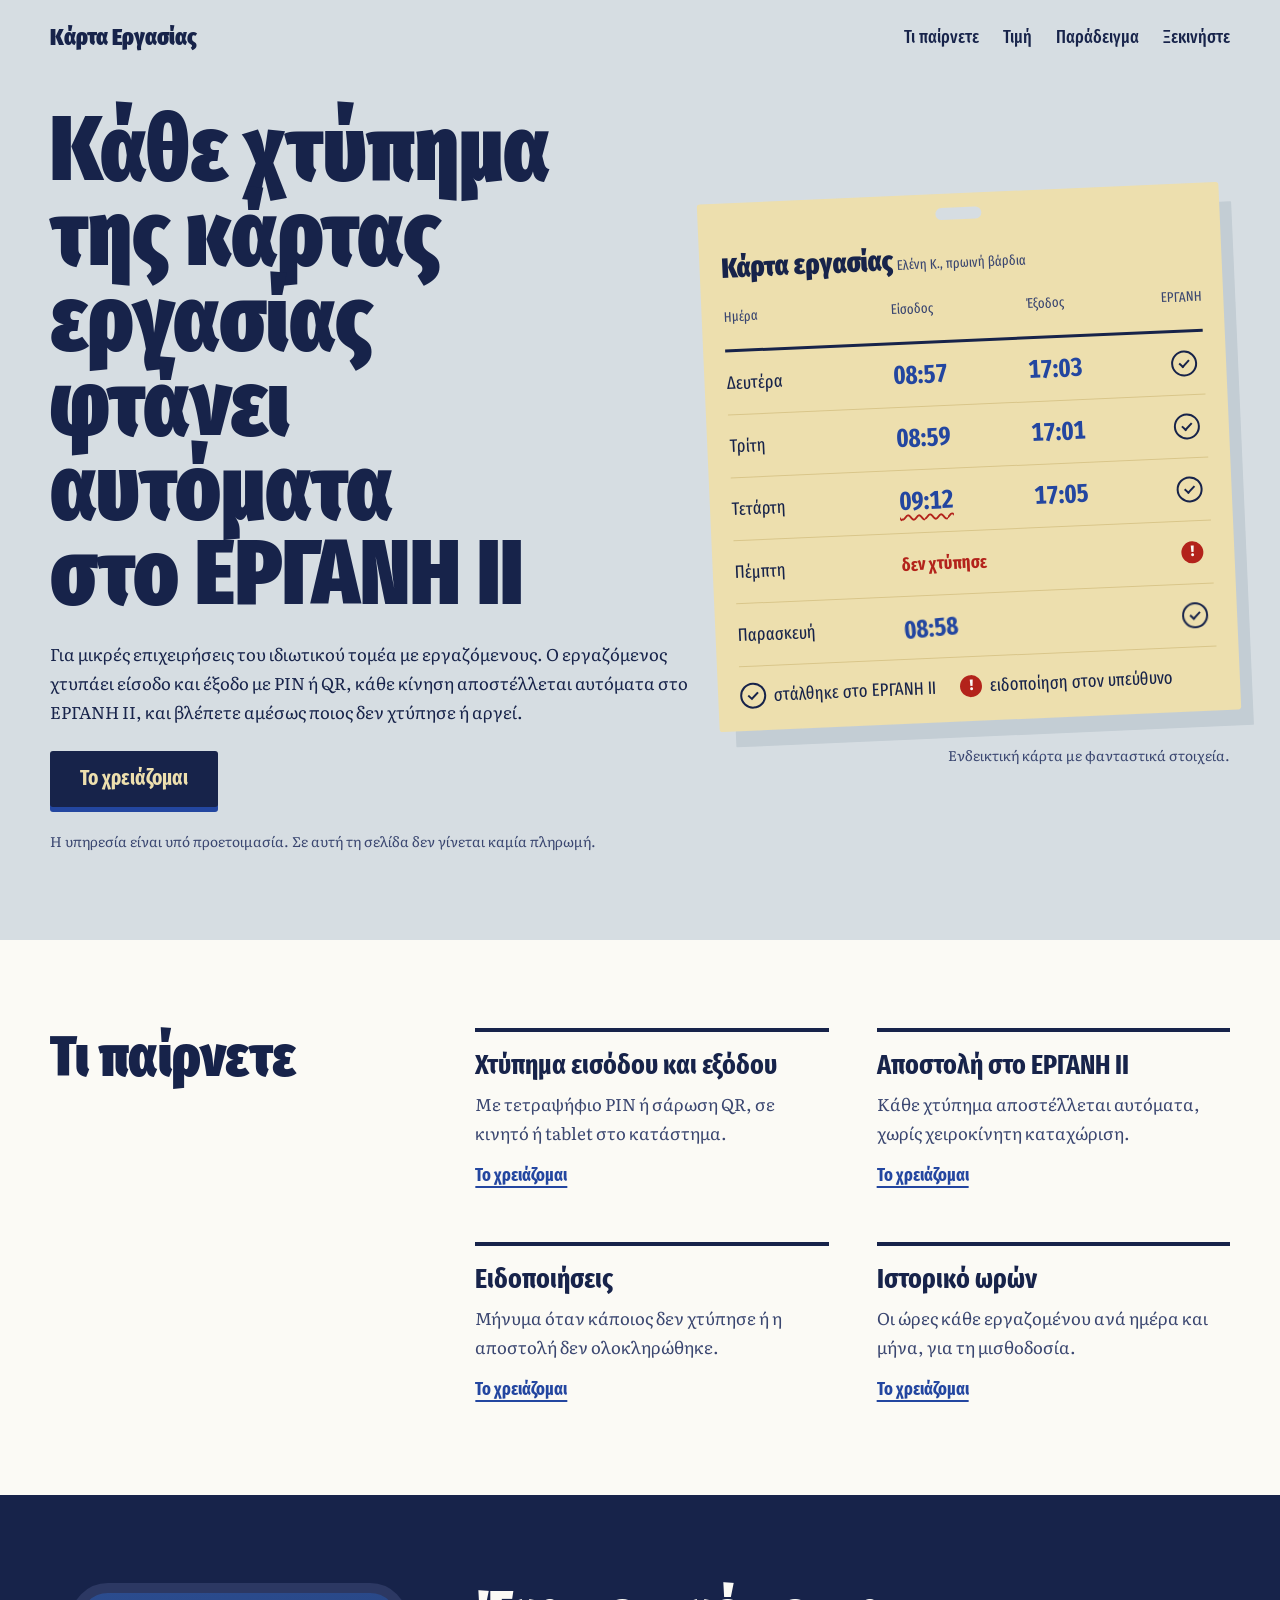
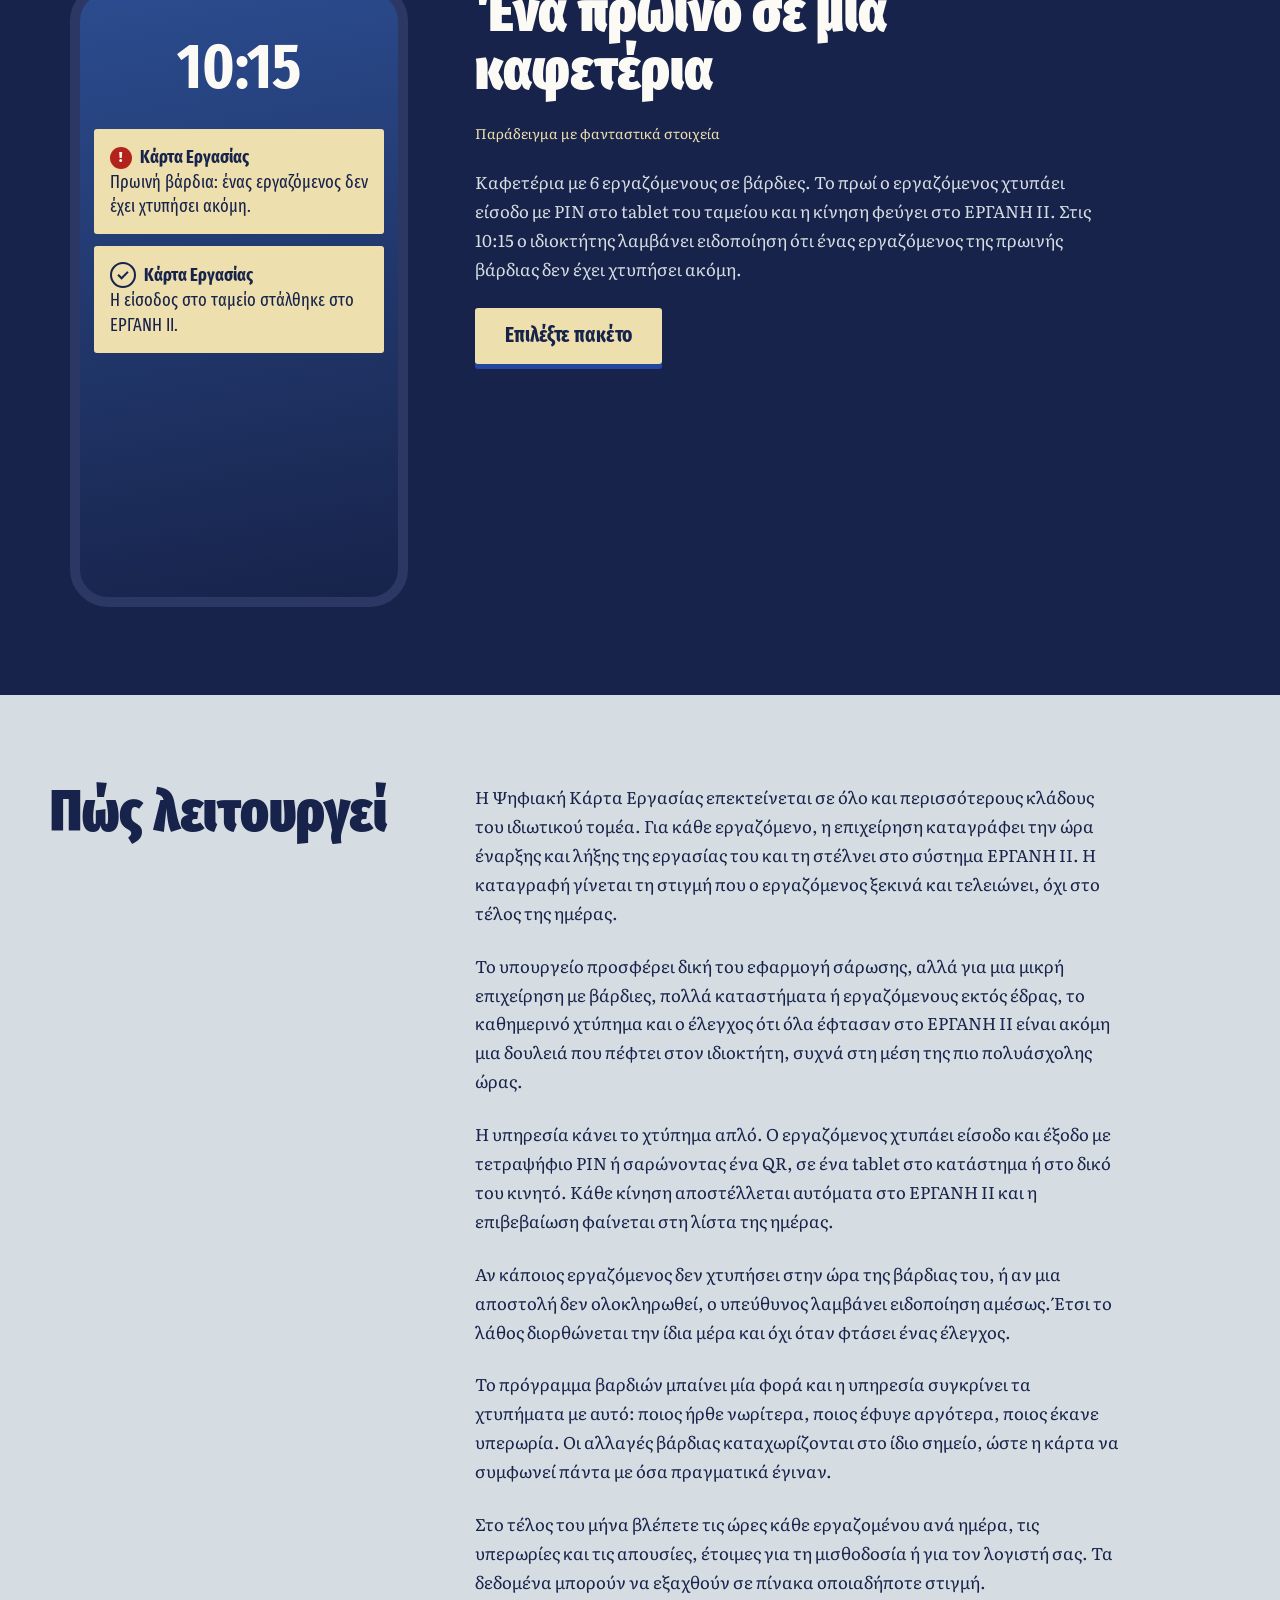
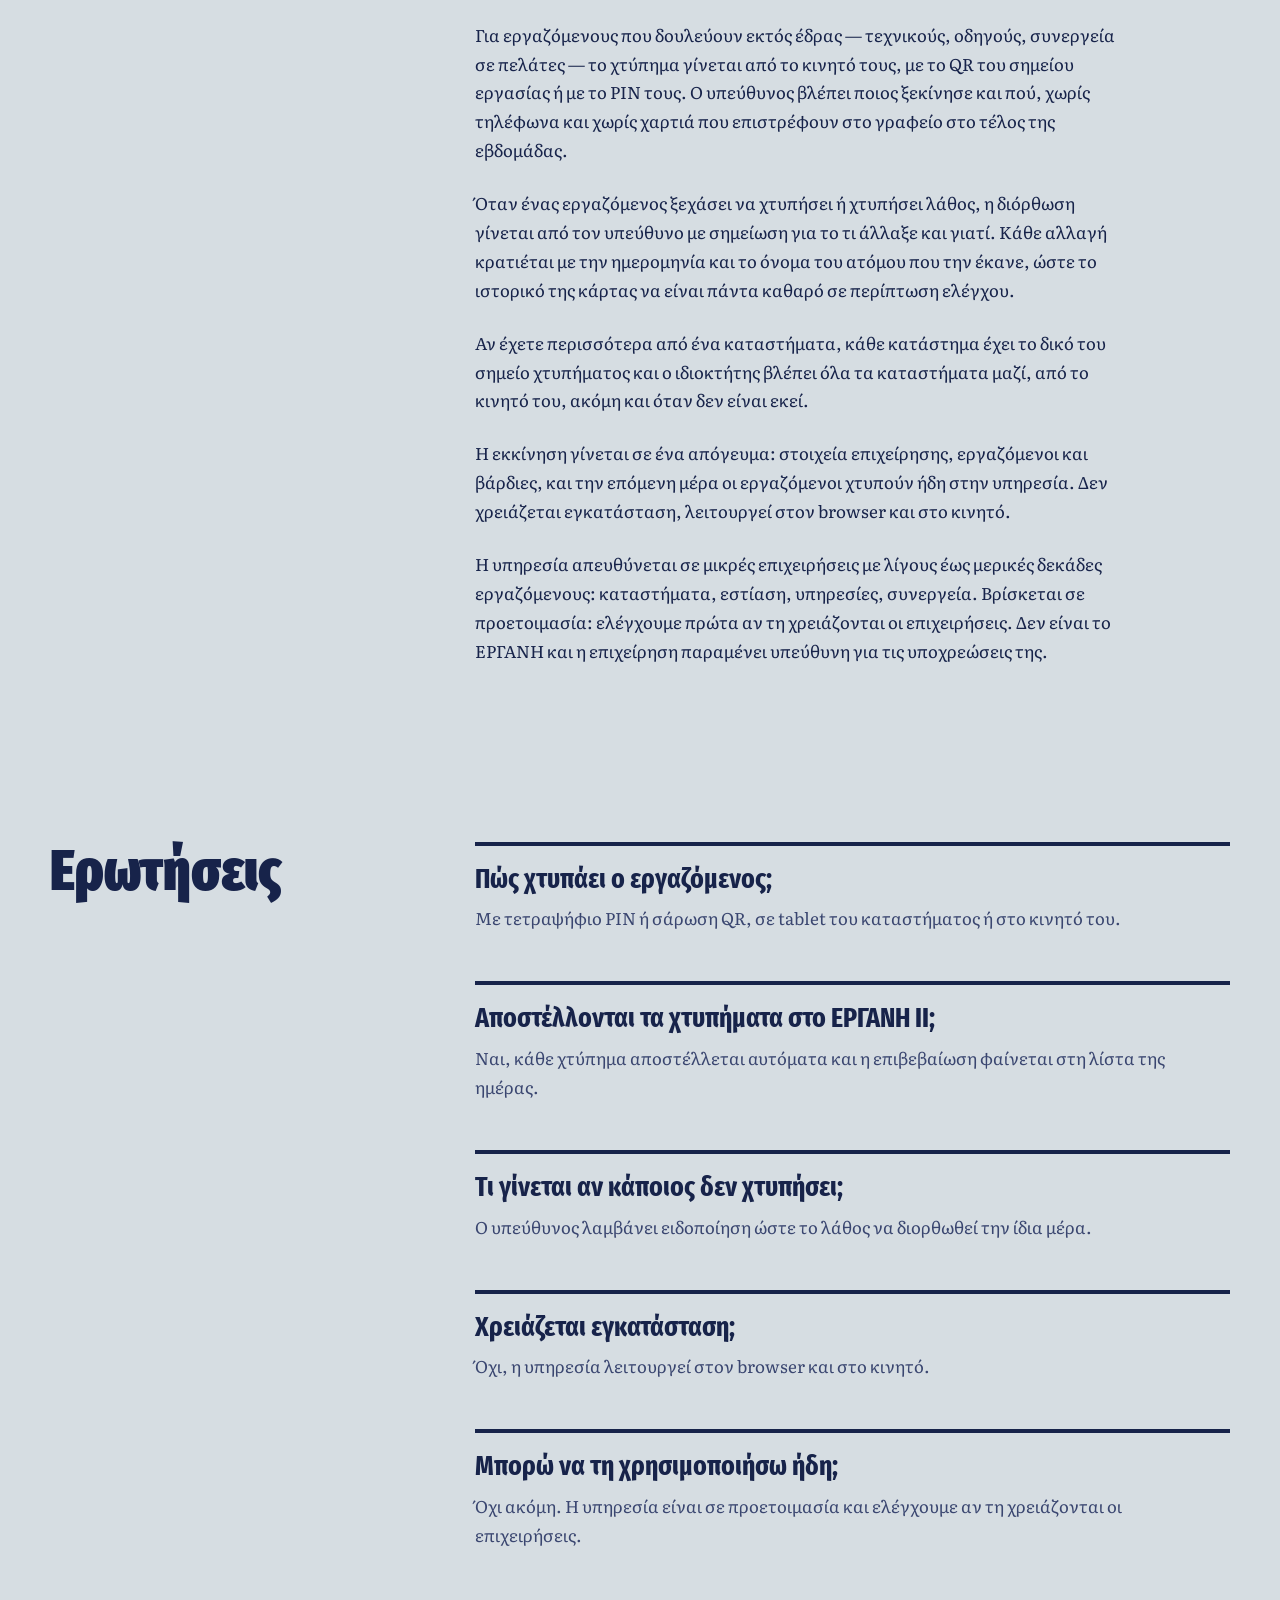
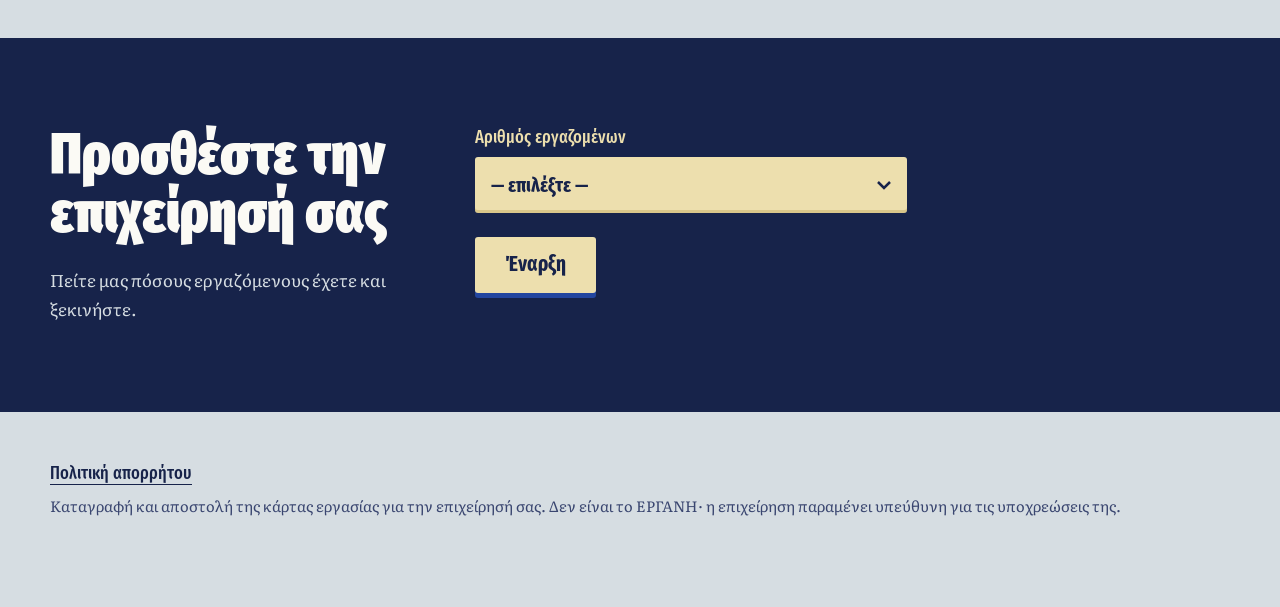
==== commit a8e47fa7: "Главная: стиль на готовых настройках темы, свой CSS — минимум (СМ-45, слово Владельца «1а», «2б»)" ====
--- a/index.html
+++ b/index.html
@@ -77,100 +77,85 @@
 height="0" width="0" style="display:none;visibility:hidden"></iframe></noscript>
 <!-- End Google Tag Manager (noscript) -->
 
-<header class="k-head"><div class="k-wrap k-head-in">
-  <div class="k-logo"><a href="index.html" data-ev="click_logo_home"><span class="k-logo-mark" aria-hidden="true"></span>Κάρτα Εργασίας</a></div>
-  <nav class="k-nav" aria-label="Κύριο μενού"><a href="#ti" data-ev="click_nav_ti">Τι παίρνετε</a><a href="price.html" data-ev="click_nav_timi">Τιμή</a><a href="#paradeigma" data-ev="click_nav_paradeigma">Παράδειγμα</a><a href="#start" data-ev="click_nav_start">Ξεκινήστε</a></nav>
+<header><div class="wrap">
+  <a href="index.html" data-ev="click_logo_home">Κάρτα Εργασίας</a>
+  <nav aria-label="Κύριο μενού"><a href="#ti" data-ev="click_nav_ti">Τι παίρνετε</a><a href="price.html" data-ev="click_nav_timi">Τιμή</a><a href="#paradeigma" data-ev="click_nav_paradeigma">Παράδειγμα</a><a href="#start" data-ev="click_nav_start">Ξεκινήστε</a></nav>
 </div></header>
 
 <main>
-  <div class="k-wrap k-hero">
-    <div class="k-hero-text">
-      <h1>Κάθε χτύπημα της κάρτας εργασίας φτάνει αυτόματα στο ΕΡΓΑΝΗ ΙΙ</h1>
-      <p class="k-sub">Για μικρές επιχειρήσεις του ιδιωτικού τομέα με εργαζόμενους. Ο εργαζόμενος χτυπάει είσοδο και έξοδο με PIN ή QR, κάθε κίνηση αποστέλλεται αυτόματα στο ΕΡΓΑΝΗ ΙΙ, και βλέπετε αμέσως ποιος δεν χτύπησε ή αργεί.</p>
-      <div class="k-actions">
-        <a class="k-btn" href="price.html" data-ev="cta_click">Το χρειάζομαι</a>
-        <p class="k-note">Η υπηρεσία είναι υπό προετοιμασία. Σε αυτή τη σελίδα δεν γίνεται καμία πληρωμή.</p>
-      </div>
-    </div>
-
-    <figure class="k-cardfig">
-      <div class="k-card" aria-hidden="true">
-        <div class="k-card-top">
-          <span class="k-card-title">Κάρτα εργασίας</span>
-          <span class="k-card-name">Ελένη Κ., πρωινή βάρδια</span>
+  <section class="hero">
+    <div class="wrap">
+      <div class="stack">
+        <h1>Κάθε χτύπημα της κάρτας εργασίας φτάνει αυτόματα στο ΕΡΓΑΝΗ ΙΙ</h1>
+        <p>Για μικρές επιχειρήσεις του ιδιωτικού τομέα με εργαζόμενους. Ο εργαζόμενος χτυπάει είσοδο και έξοδο με PIN ή QR, κάθε κίνηση αποστέλλεται αυτόματα στο ΕΡΓΑΝΗ ΙΙ, και βλέπετε αμέσως ποιος δεν χτύπησε ή αργεί.</p>
+        <a class="punch" href="price.html" data-ev="cta_click">Το χρειάζομαι</a>
+        <p class="note">Η υπηρεσία είναι υπό προετοιμασία. Σε αυτή τη σελίδα δεν γίνεται καμία πληρωμή.</p>
+      </div>
+      <figure>
+        <div class="slip" aria-hidden="true">
+          <p><strong>Κάρτα εργασίας</strong> <span class="note">Ελένη Κ., πρωινή βάρδια</span></p>
+          <div class="row"><span>Ημέρα</span><span>Είσοδος</span><span>Έξοδος</span><span>ΕΡΓΑΝΗ</span></div>
+          <div class="row"><span>Δευτέρα</span><b>08:57</b><b>17:03</b><i class="ok"></i></div>
+          <div class="row"><span>Τρίτη</span><b>08:59</b><b>17:01</b><i class="ok"></i></div>
+          <div class="row"><span>Τετάρτη</span><b class="late">09:12</b><b>17:05</b><i class="ok"></i></div>
+          <div class="row"><span>Πέμπτη</span><em>δεν χτύπησε</em><i class="alert">!</i></div>
+          <div class="row"><span>Παρασκευή</span><b class="stamp">08:58</b><b></b><i class="ok"></i></div>
+          <p class="legend"><span><i class="ok"></i> στάλθηκε στο ΕΡΓΑΝΗ ΙΙ</span><span><i class="alert">!</i> ειδοποίηση στον υπεύθυνο</span></p>
         </div>
-        <div class="k-row k-row-head"><span>Ημέρα</span><span>Είσοδος</span><span>Έξοδος</span><span>ΕΡΓΑΝΗ</span></div>
-        <div class="k-row"><span>Δευτέρα</span><b>08:57</b><b>17:03</b><i class="k-ok"></i></div>
-        <div class="k-row"><span>Τρίτη</span><b>08:59</b><b>17:01</b><i class="k-ok"></i></div>
-        <div class="k-row"><span>Τετάρτη</span><b class="k-late">09:12</b><b>17:05</b><i class="k-ok"></i></div>
-        <div class="k-row k-row-miss"><span>Πέμπτη</span><em>δεν χτύπησε</em><em></em><i class="k-alert">!</i></div>
-        <div class="k-row k-row-now"><span>Παρασκευή</span><b class="k-stamp">08:58</b><b class="k-empty"></b><i class="k-ok k-ok-now"></i></div>
-        <div class="k-card-foot">
-          <span class="k-legend"><i class="k-ok"></i> στάλθηκε στο ΕΡΓΑΝΗ ΙΙ</span>
-          <span class="k-legend"><i class="k-alert">!</i> ειδοποίηση στον υπεύθυνο</span>
-        </div>
-      </div>
-      <figcaption>Ενδεικτική κάρτα με φανταστικά στοιχεία.</figcaption>
-    </figure>
-  </div>
-
-  <section id="ti" class="k-sec k-feat" data-view="features_view">
-    <div class="k-wrap k-feat-in">
+        <figcaption class="note">Ενδεικτική κάρτα με φανταστικά στοιχεία.</figcaption>
+      </figure>
+    </div>
+  </section>
+
+  <section id="ti" class="paper" data-view="features_view">
+    <div class="wrap split">
       <h2>Τι παίρνετε</h2>
-      <div class="k-feat-list">
-        <div class="k-f">
+      <div class="list two">
+        <article>
           <h3>Χτύπημα εισόδου και εξόδου</h3>
           <p>Με τετραψήφιο PIN ή σάρωση QR, σε κινητό ή tablet στο κατάστημα.</p>
-          <a class="k-link" href="price.html" data-ev="feature_chtypima">Το χρειάζομαι</a>
-        </div>
-        <div class="k-f">
+          <a class="link" href="price.html" data-ev="feature_chtypima">Το χρειάζομαι</a>
+        </article>
+        <article>
           <h3>Αποστολή στο ΕΡΓΑΝΗ ΙΙ</h3>
           <p>Κάθε χτύπημα αποστέλλεται αυτόματα, χωρίς χειροκίνητη καταχώριση.</p>
-          <a class="k-link" href="price.html" data-ev="feature_ergani">Το χρειάζομαι</a>
-        </div>
-        <div class="k-f">
+          <a class="link" href="price.html" data-ev="feature_ergani">Το χρειάζομαι</a>
+        </article>
+        <article>
           <h3>Ειδοποιήσεις</h3>
           <p>Μήνυμα όταν κάποιος δεν χτύπησε ή η αποστολή δεν ολοκληρώθηκε.</p>
-          <a class="k-link" href="price.html" data-ev="feature_eidopoiisi">Το χρειάζομαι</a>
-        </div>
-        <div class="k-f">
+          <a class="link" href="price.html" data-ev="feature_eidopoiisi">Το χρειάζομαι</a>
+        </article>
+        <article>
           <h3>Ιστορικό ωρών</h3>
           <p>Οι ώρες κάθε εργαζομένου ανά ημέρα και μήνα, για τη μισθοδοσία.</p>
-          <a class="k-link" href="price.html" data-ev="feature_istoriko">Το χρειάζομαι</a>
-        </div>
-      </div>
-    </div>
-  </section>
-
-  <section id="paradeigma" class="k-sec k-ex" data-view="example_view">
-    <div class="k-wrap k-ex-in">
-      <div class="k-ex-text">
+          <a class="link" href="price.html" data-ev="feature_istoriko">Το χρειάζομαι</a>
+        </article>
+      </div>
+    </div>
+  </section>
+
+  <section id="paradeigma" class="dark" data-view="example_view">
+    <div class="wrap split">
+      <div class="phone" aria-hidden="true">
+        <p>10:15</p>
+        <div class="slip"><b><i class="alert">!</i> Κάρτα Εργασίας</b>Πρωινή βάρδια: ένας εργαζόμενος δεν έχει χτυπήσει ακόμη.</div>
+        <div class="slip"><b><i class="ok"></i> Κάρτα Εργασίας</b>Η είσοδος στο ταμείο στάλθηκε στο ΕΡΓΑΝΗ ΙΙ.</div>
+      </div>
+      <div class="stack">
         <h2>Ένα πρωινό σε μια καφετέρια</h2>
-        <p class="k-ex-tag">Παράδειγμα με φανταστικά στοιχεία</p>
+        <p class="note">Παράδειγμα με φανταστικά στοιχεία</p>
         <p>Καφετέρια με 6 εργαζόμενους σε βάρδιες. Το πρωί ο εργαζόμενος χτυπάει είσοδο με PIN στο tablet του ταμείου και η κίνηση φεύγει στο ΕΡΓΑΝΗ ΙΙ. Στις 10:15 ο ιδιοκτήτης λαμβάνει ειδοποίηση ότι ένας εργαζόμενος της πρωινής βάρδιας δεν έχει χτυπήσει ακόμη.</p>
-        <a class="k-btn k-btn-light" href="price.html" data-ev="click_cta_after_example">Επιλέξτε πακέτο</a>
-      </div>
-      <div class="k-phone" aria-hidden="true">
-        <div class="k-phone-screen">
-          <div class="k-phone-clock">10:15</div>
-          <div class="k-push">
-            <span class="k-push-app">Κάρτα Εργασίας</span>
-            <span class="k-push-text">Πρωινή βάρδια: ένας εργαζόμενος δεν έχει χτυπήσει ακόμη.</span>
-          </div>
-          <div class="k-push k-push-quiet">
-            <span class="k-push-app">Κάρτα Εργασίας</span>
-            <span class="k-push-text">Η είσοδος στο ταμείο στάλθηκε στο ΕΡΓΑΝΗ ΙΙ.</span>
-          </div>
-        </div>
+        <a class="punch" href="price.html" data-ev="click_cta_after_example">Επιλέξτε πακέτο</a>
       </div>
     </div>
   </section>
 
 <!-- seo-tekst:start -->
-  <section id="opis" class="k-sec k-read">
-    <div class="k-wrap k-read-in">
+  <section id="opis">
+    <div class="wrap split">
     <h2>Πώς λειτουργεί</h2>
-    <div class="k-prose">
+    <div class="stack">
     <p>Η Ψηφιακή Κάρτα Εργασίας επεκτείνεται σε όλο και περισσότερους κλάδους του ιδιωτικού τομέα. Για κάθε εργαζόμενο, η επιχείρηση καταγράφει την ώρα έναρξης και λήξης της εργασίας του και τη στέλνει στο σύστημα ΕΡΓΑΝΗ ΙΙ. Η καταγραφή γίνεται τη στιγμή που ο εργαζόμενος ξεκινά και τελειώνει, όχι στο τέλος της ημέρας.</p>
     <p>Το υπουργείο προσφέρει δική του εφαρμογή σάρωσης, αλλά για μια μικρή επιχείρηση με βάρδιες, πολλά καταστήματα ή εργαζόμενους εκτός έδρας, το καθημερινό χτύπημα και ο έλεγχος ότι όλα έφτασαν στο ΕΡΓΑΝΗ ΙΙ είναι ακόμη μια δουλειά που πέφτει στον ιδιοκτήτη, συχνά στη μέση της πιο πολυάσχολης ώρας.</p>
     <p>Η υπηρεσία κάνει το χτύπημα απλό. Ο εργαζόμενος χτυπάει είσοδο και έξοδο με τετραψήφιο PIN ή σαρώνοντας ένα QR, σε ένα tablet στο κατάστημα ή στο δικό του κινητό. Κάθε κίνηση αποστέλλεται αυτόματα στο ΕΡΓΑΝΗ ΙΙ και η επιβεβαίωση φαίνεται στη λίστα της ημέρας.</p>
@@ -185,54 +170,54 @@
     </div>
     </div>
   </section>
-  <section id="faq" class="k-sec k-faq">
-    <div class="k-wrap k-faq-in">
+  <section id="faq">
+    <div class="wrap split">
     <h2>Ερωτήσεις</h2>
-    <div class="k-qa">
+    <div class="list">
+    <article>
     <h3>Πώς χτυπάει ο εργαζόμενος;</h3>
     <p>Με τετραψήφιο PIN ή σάρωση QR, σε tablet του καταστήματος ή στο κινητό του.</p>
-    </div>
-    <div class="k-qa">
+    </article>
+    <article>
     <h3>Αποστέλλονται τα χτυπήματα στο ΕΡΓΑΝΗ ΙΙ;</h3>
     <p>Ναι, κάθε χτύπημα αποστέλλεται αυτόματα και η επιβεβαίωση φαίνεται στη λίστα της ημέρας.</p>
-    </div>
-    <div class="k-qa">
+    </article>
+    <article>
     <h3>Τι γίνεται αν κάποιος δεν χτυπήσει;</h3>
     <p>Ο υπεύθυνος λαμβάνει ειδοποίηση ώστε το λάθος να διορθωθεί την ίδια μέρα.</p>
-    </div>
-    <div class="k-qa">
+    </article>
+    <article>
     <h3>Χρειάζεται εγκατάσταση;</h3>
     <p>Όχι, η υπηρεσία λειτουργεί στον browser και στο κινητό.</p>
-    </div>
-    <div class="k-qa">
+    </article>
+    <article>
     <h3>Μπορώ να τη χρησιμοποιήσω ήδη;</h3>
     <p>Όχι ακόμη. Η υπηρεσία είναι σε προετοιμασία και ελέγχουμε αν τη χρειάζονται οι επιχειρήσεις.</p>
+    </article>
     </div>
     </div>
   </section>
 <!-- seo-tekst:end -->
 
-  <section id="start" class="k-sec k-start" data-view="start_view">
-    <div class="k-wrap">
-      <div class="k-clock">
-        <div class="k-clock-text">
-          <h2>Προσθέστε την επιχείρησή σας</h2>
-          <p>Πείτε μας πόσους εργαζόμενους έχετε και ξεκινήστε.</p>
-        </div>
-        <div class="k-clock-form">
-          <label class="k-field">Αριθμός εργαζομένων
-            <select data-ev-focus="form_start"><option value="">— επιλέξτε —</option><option>1–5</option><option>6–15</option><option>16–50</option><option>Πάνω από 50</option></select>
-          </label>
-          <a class="k-btn k-btn-punch" href="price.html" data-ev="form_submit_click">Έναρξη</a>
-        </div>
+  <section id="start" class="dark" data-view="start_view">
+    <div class="wrap split">
+      <div class="stack">
+        <h2>Προσθέστε την επιχείρησή σας</h2>
+        <p>Πείτε μας πόσους εργαζόμενους έχετε και ξεκινήστε.</p>
+      </div>
+      <div class="stack">
+        <label>Αριθμός εργαζομένων
+          <select data-ev-focus="form_start"><option value="">— επιλέξτε —</option><option>1–5</option><option>6–15</option><option>16–50</option><option>Πάνω από 50</option></select>
+        </label>
+        <a class="punch" href="price.html" data-ev="form_submit_click">Έναρξη</a>
       </div>
     </div>
   </section>
 </main>
 
-<footer class="k-foot"><div class="k-wrap">
+<footer><div class="wrap">
   <p><a href="privacy.html" data-ev="click_legal_privacy">Πολιτική απορρήτου</a></p>
-  <p class="k-muted">Καταγραφή και αποστολή της κάρτας εργασίας για την επιχείρησή σας. Δεν είναι το ΕΡΓΑΝΗ· η επιχείρηση παραμένει υπεύθυνη για τις υποχρεώσεις της.</p>
+  <p>Καταγραφή και αποστολή της κάρτας εργασίας για την επιχείρησή σας. Δεν είναι το ΕΡΓΑΝΗ· η επιχείρηση παραμένει υπεύθυνη για τις υποχρεώσεις της.</p>
 </div></footer>
 
 </body>
--- a/variant.css
+++ b/variant.css
@@ -1,191 +1,112 @@
 /* Κάρτα Εργασίας — the punch-clock time card.
-   Steel office wall, manila card stock, navy print, blue stamp-pad ink, red for what is missing. */
+   Steel office wall, manila card stock, navy print, stamp-pad blue, red for what is missing. */
 :root{
-  --steel:#D6DDE2;
-  --steel-deep:#C3CDD4;
-  --manila:#EDDFAE;
-  --manila-edge:#D9C68A;
-  --navy:#17234A;
-  --navy-soft:#3A4670;
-  --ink:#2346A0;
-  --alarm:#B3231B;
-  --paper:#FBFAF5;
+  --steel:#D6DDE2; --steel-deep:#C3CDD4; --manila:#EDDFAE; --manila-edge:#D9C68A;
+  --navy:#17234A; --navy-soft:#3A4670; --ink:#2346A0; --alarm:#B3231B; --paper:#FBFAF5;
   --display:"Fira Sans Extra Condensed","Arial Narrow",system-ui,sans-serif;
   --text:"Literata",Georgia,"Times New Roman",serif;
+  --t-h1:clamp(44px,7.2vw,96px); --t-h2:clamp(34px,4.6vw,58px); --t-h3:clamp(23px,2.2vw,28px);
+  --t-lead:18px; --t-body:17px; --t-small:14px; --t-stamp:clamp(20px,2vw,26px);
+  --s-1:8px; --s-2:16px; --s-3:24px; --s-4:32px; --s-5:48px; --s-6:88px;
+  --gutter:clamp(16px,4vw,24px);
+  --r-sm:3px; --r-phone:38px;
+  --press:0 5px 0 var(--ink); --press-down:0 2px 0 var(--ink); --lift:14px 18px 0 -2px var(--steel-deep);
+  --ease:cubic-bezier(.16,1,.3,1); --fast:.12s;
 }
-*,*::before,*::after{box-sizing:border-box}
-html{-webkit-text-size-adjust:100%;scroll-behavior:smooth}
-body{margin:0;background:var(--steel);color:var(--navy);font:400 17px/1.65 var(--text);overflow-x:hidden}
-main{display:block}
-a{color:inherit}
-h1,h2,h3{font-family:var(--display);color:var(--navy);margin:0;letter-spacing:0}
+
+/* base elements */
+body{margin:0;background:var(--steel);color:var(--navy);font:400 var(--t-body)/1.7 var(--text);overflow-x:hidden}
+h1,h2,h3{margin:0;font-family:var(--display);color:inherit;letter-spacing:0;line-height:1}
+h1{font-weight:900;font-size:var(--t-h1);line-height:.92;max-width:11ch;text-wrap:balance}
+h2{font-weight:900;font-size:var(--t-h2)}
+h3{font-weight:700;font-size:var(--t-h3);line-height:1.1}
 p{margin:0}
-img,svg{max-width:100%}
+a{color:inherit;text-underline-offset:5px}
 :focus-visible{outline:3px solid var(--ink);outline-offset:3px}
+.wrap{max-width:1180px;margin:0 auto;padding:0 var(--gutter)}
+.note{margin:0;font-size:var(--t-small);line-height:1.5;color:var(--navy-soft)}
 
-.k-wrap{width:100%;max-width:1180px;margin:0 auto;padding:0 20px}
-@media (max-width:420px){.k-wrap{padding:0 16px}}
+/* header and footer: printed straight on the steel wall (the shared base paints them white / dark) */
+header,footer{position:static;background:transparent;border:0;backdrop-filter:none;color:var(--navy-soft)}
+header{padding:var(--s-2) 0}
+header .wrap,footer .wrap{display:flex;flex-wrap:wrap;gap:var(--s-1) var(--s-3);align-items:center;justify-content:space-between}
+header a,footer a{color:var(--navy);font:500 18px/1.3 var(--display);text-decoration:none;padding:6px 0}
+header .wrap>a{font-weight:900;font-size:24px}
+header nav{display:flex;flex-wrap:wrap;gap:0 var(--s-3)}
+header nav a:hover,footer a:hover{text-decoration:underline}
+footer{padding:var(--s-5) 0 var(--s-6);font-size:15px}
+footer .wrap{flex-direction:column;align-items:flex-start}
+footer a{text-decoration:underline}
 
-/* header */
-.k-head{background:transparent;border:0;padding:18px 0}
-.k-head-in{display:flex;align-items:center;justify-content:space-between;gap:16px;flex-wrap:wrap}
-.k-logo a{display:inline-flex;align-items:center;gap:10px;text-decoration:none;font:900 24px/1 var(--display);color:var(--navy)}
-.k-logo-mark{width:18px;height:26px;background:var(--manila);border:2px solid var(--navy);border-radius:2px;
-  background-image:linear-gradient(var(--navy),var(--navy));background-size:8px 2px;background-repeat:no-repeat;background-position:50% 5px}
-.k-nav{display:flex;flex-wrap:wrap;gap:4px 22px}
-.k-nav a{font:500 18px/1.3 var(--display);text-decoration:none;padding:6px 0;border-bottom:2px solid transparent}
-.k-nav a:hover{border-bottom-color:var(--ink)}
+/* sections: steel by default, navy when dark */
+section{padding:var(--s-6) 0}
+section.paper{background:var(--paper)}
+section.dark{background:var(--navy);color:var(--steel)}
+section.dark h2{color:var(--paper)}
+section.dark .note{color:var(--manila)}
+.split{display:grid;grid-template-columns:minmax(0,1fr) minmax(0,2fr);gap:var(--s-5);align-items:start}
+.stack{display:flex;flex-direction:column;align-items:flex-start;gap:var(--s-3);max-width:38em}
+.list{display:grid;gap:var(--s-5)}
+.list.two{grid-template-columns:repeat(2,minmax(0,1fr))}
+article{display:flex;flex-direction:column;align-items:flex-start;gap:10px;border-top:4px solid var(--navy);padding-top:18px}
+article p{color:var(--navy-soft)}
 
-/* hero */
-.k-hero{display:grid;grid-template-columns:minmax(0,1.15fr) minmax(0,.85fr);gap:56px;align-items:center;padding-top:40px;padding-bottom:88px}
-.k-hero h1{font-weight:900;font-size:clamp(44px,7.2vw,96px);line-height:.92;max-width:11ch;text-wrap:balance}
-.k-sub{margin-top:28px;max-width:34em;font-size:18px;color:var(--navy-soft)}
-.k-actions{margin-top:32px;display:flex;flex-wrap:wrap;align-items:center;gap:14px 22px}
-.k-note{flex:1 1 220px;max-width:30em;font-size:14px;line-height:1.5;color:var(--navy-soft)}
+/* actions */
+.punch{display:inline-block;font:700 21px/1 var(--display);text-decoration:none;color:var(--manila);background:var(--navy);
+  padding:17px 30px 18px;border-radius:var(--r-sm);box-shadow:var(--press);transition:transform var(--fast),box-shadow var(--fast)}
+.punch:hover{transform:translateY(3px);box-shadow:var(--press-down)}
+.dark .punch{color:var(--navy);background:var(--manila)}
+.link{margin-top:auto;font:700 18px/1.3 var(--display);color:var(--ink);text-decoration-thickness:2px;padding:6px 0}
 
-.k-btn{display:inline-block;font:700 21px/1 var(--display);text-decoration:none;color:var(--manila);background:var(--navy);
-  padding:17px 30px 18px;border-radius:3px;border:2px solid var(--navy);box-shadow:0 5px 0 var(--ink);transition:transform .12s ease,box-shadow .12s ease}
-.k-btn:hover{transform:translateY(2px);box-shadow:0 3px 0 var(--ink)}
-.k-btn:active{transform:translateY(5px);box-shadow:0 0 0 var(--ink)}
+/* form */
+label{width:100%;max-width:24em;display:flex;flex-direction:column;gap:var(--s-1);font:500 18px/1.3 var(--display);color:var(--manila)}
+select{appearance:none;width:100%;min-width:0;font:700 20px/1.3 var(--display);color:var(--navy);border:0;border-radius:var(--r-sm);
+  padding:15px 44px 15px 16px;box-shadow:inset 0 -3px 0 var(--manila-edge);
+  background:var(--manila) url("data:image/svg+xml,%3Csvg xmlns='http://www.w3.org/2000/svg' width='14' height='9'%3E%3Cpath d='M1 1l6 6 6-6' fill='none' stroke='%2317234A' stroke-width='2.5'/%3E%3C/svg%3E") no-repeat right 16px center}
 
-/* the time card */
-.k-cardfig{margin:0;justify-self:end;width:100%;max-width:500px}
-.k-card{position:relative;background:var(--manila);color:var(--navy);padding:46px 22px 22px;border-radius:3px 3px 3px 3px;
-  box-shadow:0 1px 0 var(--manila-edge),14px 18px 0 -2px var(--steel-deep);transform:rotate(-2.5deg);
-  font-family:var(--display);font-variant-numeric:tabular-nums}
-.k-card::before{content:"";position:absolute;left:50%;top:14px;width:46px;height:12px;margin-left:-23px;border-radius:6px;background:var(--steel)}
-.k-card::after{content:"";position:absolute;left:0;right:0;top:36px;height:2px;
-  background:radial-gradient(circle,var(--manila-edge) 1.2px,transparent 1.6px) 0 0/8px 2px repeat-x}
-.k-card-top{display:flex;justify-content:space-between;align-items:baseline;gap:10px;flex-wrap:wrap;padding:6px 0 12px;border-bottom:3px solid var(--navy)}
-.k-card-title{font-weight:900;font-size:26px;line-height:1}
-.k-card-name{font-weight:500;font-size:16px;color:var(--navy-soft)}
-.k-row{display:grid;grid-template-columns:1.25fr 1fr 1fr 52px;align-items:center;gap:6px;min-height:46px;padding:8px 0;border-bottom:1px solid var(--manila-edge);font-size:18px}
-.k-row>span{font-weight:500}
-.k-row b{font-weight:700;font-size:26px;color:var(--ink);letter-spacing:.02em}
-.k-row-head{min-height:34px;font-size:14px;color:var(--navy-soft)}
-.k-row-head span{font-weight:500}
-.k-row-head span:last-child{text-align:center}
-.k-late{text-decoration:underline wavy var(--alarm);text-decoration-thickness:1.5px;text-underline-offset:5px}
-.k-row-miss em{grid-column:2 / 4;font-style:normal;font-weight:700;color:var(--alarm);font-size:19px}
-.k-row-miss em:empty{display:none}
-.k-ok,.k-alert{justify-self:center;display:inline-grid;place-items:center;width:24px;height:24px;border-radius:50%;font-style:normal}
-.k-ok{border:2px solid var(--navy)}
-.k-ok::after{content:"";width:9px;height:5px;border-left:2px solid var(--navy);border-bottom:2px solid var(--navy);transform:translateY(-1px) rotate(-45deg)}
-.k-alert{background:var(--alarm);color:var(--paper);font-weight:900;font-size:16px}
-.k-row-now{background:linear-gradient(90deg,transparent,rgba(35,70,160,.08) 30%,rgba(35,70,160,.08) 70%,transparent)}
-.k-stamp{display:inline-block;transform:rotate(-3deg)}
-.k-card-foot{display:flex;flex-wrap:wrap;gap:8px 18px;padding-top:16px;font-size:15px;color:var(--navy-soft)}
-.k-legend{display:inline-flex;align-items:center;gap:8px}
-.k-legend .k-ok,.k-legend .k-alert{width:20px;height:20px;font-size:13px}
-.k-legend .k-ok::after{width:7px;height:4px}
-.k-cardfig figcaption{margin-top:26px;font-size:14px;color:var(--navy-soft);text-align:right}
+/* the slip: manila card stock (time card, phone notifications) */
+.slip{background:var(--manila);color:var(--navy);border-radius:var(--r-sm);padding:var(--s-2);font-family:var(--display);font-size:18px;line-height:1.35;font-variant-numeric:tabular-nums}
+.row{display:grid;grid-template-columns:1.25fr 1fr 1fr 40px;align-items:center;gap:6px;min-height:46px;padding:var(--s-1) 0;border-bottom:1px solid var(--manila-edge)}
+.row:first-of-type{border-bottom:3px solid var(--navy);font-size:var(--t-small);color:var(--navy-soft)}
+.row b{font-weight:700;font-size:var(--t-stamp);color:var(--ink)}
+.row em{grid-column:2 / 4;font-style:normal;font-weight:700;color:var(--alarm)}
+.late{text-decoration:underline wavy var(--alarm) 1.5px;text-underline-offset:5px}
+.ok,.alert{justify-self:center;display:inline-grid;place-items:center;flex:none;width:22px;height:22px;border-radius:50%;font:900 15px/1 var(--display)}
+.ok{border:2px solid var(--navy)}
+.ok::after{content:"";width:8px;height:4px;border-left:2px solid var(--navy);border-bottom:2px solid var(--navy);transform:translateY(-1px) rotate(-45deg)}
+.alert{background:var(--alarm);color:var(--paper)}
+.legend{display:flex;flex-wrap:wrap;gap:var(--s-1) var(--s-3);padding-top:var(--s-2)}
+.legend span,.phone b{display:flex;align-items:center;gap:var(--s-1)}
+
+/* hero: headline left, the time card pinned to the wall right */
+.hero{padding:var(--s-4) 0 var(--s-6)}
+.hero .wrap{display:grid;grid-template-columns:minmax(0,1.15fr) minmax(0,.85fr);gap:56px;align-items:center}
+.hero figure{margin:0;display:grid;gap:var(--s-3);justify-items:end}
+.hero .slip{position:relative;width:100%;max-width:500px;padding:46px 22px 22px;transform:rotate(-2.5deg);box-shadow:var(--lift)}
+.hero .slip::before{content:"";position:absolute;left:50%;top:14px;width:46px;height:12px;margin-left:-23px;border-radius:6px;background:var(--steel)}
+.hero .slip strong{font-weight:900;font-size:var(--t-h3)}
+
+/* the owner's phone */
+.phone{justify-self:center;width:100%;max-width:290px;aspect-ratio:9/17;display:flex;flex-direction:column;gap:12px;padding:42px 14px 14px;
+  border:10px solid #2C3863;border-radius:var(--r-phone);background:linear-gradient(170deg,#2B4C8F,var(--navy))}
+.phone>p{font:700 64px/1 var(--display);color:var(--paper);text-align:center;margin-bottom:18px}
 
 /* the one moment: today's entry is stamped, then confirmed */
 @media (prefers-reduced-motion:no-preference){
-  .k-card{animation:k-jolt .5s ease-out .95s both}
-  .k-stamp{animation:k-stamp .42s cubic-bezier(.16,1,.3,1) .8s both}
-  .k-ok-now{animation:k-confirm .35s ease-out 1.6s both}
-  @keyframes k-stamp{
-    0%{opacity:0;transform:scale(1.9) rotate(-12deg);filter:blur(2px)}
-    60%{opacity:1;filter:blur(0)}
-    100%{opacity:1;transform:scale(1) rotate(-3deg)}
-  }
-  @keyframes k-jolt{
-    0%{transform:rotate(-2.5deg) translateY(0)}
-    30%{transform:rotate(-2.1deg) translateY(4px)}
-    100%{transform:rotate(-2.5deg) translateY(0)}
-  }
-  @keyframes k-confirm{from{opacity:0;transform:scale(.4)}to{opacity:1;transform:scale(1)}}
+  .stamp{display:inline-block;animation:stamp .42s var(--ease) .8s both}
+  .stamp~.ok{animation:confirm .35s ease-out 1.6s both}
+  @keyframes stamp{0%{opacity:0;transform:scale(1.9) rotate(-12deg)}100%{opacity:1;transform:scale(1) rotate(-3deg)}}
+  @keyframes confirm{from{opacity:0;transform:scale(.4)}to{opacity:1;transform:scale(1)}}
 }
 
-/* sections */
-.k-sec{padding:88px 0}
-.k-sec h2{font-weight:900;font-size:clamp(34px,4.6vw,58px);line-height:1}
-
-/* features: a ledger, title column + entries */
-.k-feat{background:var(--paper)}
-.k-feat-in{display:grid;grid-template-columns:minmax(0,.7fr) minmax(0,2fr);gap:48px}
-.k-feat-list{display:grid;grid-template-columns:repeat(2,minmax(0,1fr));gap:44px 48px}
-.k-f{border-top:4px solid var(--navy);padding-top:18px;display:flex;flex-direction:column;gap:10px}
-.k-f h3{font-weight:700;font-size:28px;line-height:1.05}
-.k-f p{color:var(--navy-soft);max-width:30em}
-.k-link{margin-top:auto;align-self:flex-start;font:700 18px/1.3 var(--display);color:var(--ink);text-decoration:underline;text-decoration-thickness:2px;text-underline-offset:5px;padding:6px 0}
-.k-link:hover{color:var(--navy)}
-
-/* example: the owner's phone at 10:15 */
-.k-ex{background:var(--navy);color:var(--steel)}
-.k-ex h2{color:var(--paper)}
-.k-ex-in{display:grid;grid-template-columns:minmax(0,1.2fr) minmax(0,.8fr);gap:56px;align-items:center}
-.k-ex-tag{margin-top:12px;font:500 17px/1.3 var(--display);color:var(--manila)}
-.k-ex-text p:not(.k-ex-tag){margin-top:22px;max-width:36em;font-size:19px;line-height:1.7}
-.k-btn-light{margin-top:32px;background:var(--manila);color:var(--navy);border-color:var(--manila);box-shadow:0 5px 0 var(--ink)}
-.k-phone{justify-self:center;width:100%;max-width:290px;aspect-ratio:9/17;border:10px solid #2C3863;border-radius:38px;background:#2C3863;padding:0}
-.k-phone-screen{height:100%;border-radius:28px;background:linear-gradient(170deg,#2B4C8F,#17234A);padding:42px 14px 14px;display:flex;flex-direction:column;gap:12px}
-.k-phone-clock{font:700 64px/1 var(--display);color:var(--paper);text-align:center;font-variant-numeric:tabular-nums;margin-bottom:18px}
-.k-push{background:rgba(251,250,245,.94);color:var(--navy);border-radius:14px;padding:11px 13px;display:flex;flex-direction:column;gap:3px;font-family:var(--display)}
-.k-push-app{font-weight:700;font-size:14px;color:var(--alarm)}
-.k-push-text{font-weight:500;font-size:16px;line-height:1.35}
-.k-push-quiet{opacity:.7}
-.k-push-quiet .k-push-app{color:var(--navy-soft)}
-
-/* reading text */
-.k-read{background:var(--steel)}
-.k-read-in{display:grid;grid-template-columns:minmax(0,.7fr) minmax(0,2fr);gap:48px}
-.k-prose{max-width:38em}
-.k-prose p{font-size:18px;line-height:1.75}
-.k-prose p+p{margin-top:1.1em}
-
-/* faq */
-.k-faq{background:var(--steel);padding-top:0}
-.k-faq-in{display:grid;grid-template-columns:minmax(0,.7fr) minmax(0,2fr);gap:0 48px}
-.k-faq-in h2{grid-row:1 / span 6}
-.k-qa{grid-column:2;max-width:38em;padding:22px 0;border-top:2px solid var(--steel-deep)}
-.k-qa:first-of-type{border-top:4px solid var(--navy)}
-.k-qa h3{font-weight:700;font-size:25px;line-height:1.15}
-.k-qa p{margin-top:8px;color:var(--navy-soft)}
-
-/* start: the clock itself */
-.k-start{padding-top:24px}
-.k-clock{background:var(--navy);color:var(--steel);border-radius:6px;padding:48px;display:grid;grid-template-columns:minmax(0,1.2fr) minmax(0,1fr);gap:40px;align-items:end;
-  box-shadow:inset 0 0 0 2px #2C3863,0 10px 0 var(--steel-deep)}
-.k-clock h2{color:var(--paper)}
-.k-clock-text p{margin-top:16px;font-size:18px}
-.k-clock-form{display:flex;flex-direction:column;gap:22px;align-items:stretch}
-.k-field{display:flex;flex-direction:column;gap:8px;font:500 18px/1.3 var(--display);color:var(--manila)}
-.k-field select{appearance:none;-webkit-appearance:none;width:100%;font:700 20px/1.3 var(--display);color:var(--navy);
-  background:var(--manila) url("data:image/svg+xml,%3Csvg xmlns='http://www.w3.org/2000/svg' width='14' height='9'%3E%3Cpath d='M1 1l6 6 6-6' fill='none' stroke='%2317234A' stroke-width='2.5'/%3E%3C/svg%3E") no-repeat right 16px center;
-  border:0;border-radius:3px;padding:15px 44px 15px 16px;box-shadow:inset 0 -3px 0 var(--manila-edge)}
-.k-btn-punch{text-align:center;background:var(--manila);color:var(--navy);border-color:var(--manila);box-shadow:0 5px 0 var(--ink)}
-
-/* footer */
-.k-foot{background:transparent;border:0;padding:56px 0 64px;font-size:15px;color:var(--navy-soft)}
-.k-foot .k-wrap{display:flex;flex-direction:column;gap:10px}
-.k-foot a{color:var(--navy);font:500 17px/1.3 var(--display);text-underline-offset:4px}
-.k-muted{max-width:44em}
-
-/* tablet and phone */
 @media (max-width:900px){
-  .k-hero{grid-template-columns:1fr;gap:56px;padding-top:24px;padding-bottom:64px}
-  .k-cardfig{justify-self:center}
-  .k-feat-in,.k-read-in,.k-faq-in,.k-ex-in,.k-clock{grid-template-columns:1fr;gap:32px}
-  .k-faq-in h2{grid-row:auto;margin-bottom:24px}
-  .k-qa{grid-column:1}
-  .k-sec{padding:64px 0}
-  .k-faq{padding-top:0}
-  .k-start{padding-top:16px}
-  .k-clock{padding:32px 24px}
+  section{padding:64px 0}
+  .hero .wrap,.split{grid-template-columns:1fr;gap:var(--s-4)}
+  .hero figure{justify-items:center}
 }
 @media (max-width:560px){
-  .k-feat-list{grid-template-columns:1fr;gap:36px}
-  .k-card{padding:42px 14px 16px;transform:rotate(-1.5deg)}
-  .k-row{grid-template-columns:1.3fr 1fr 1fr 34px;font-size:16px;gap:4px}
-  .k-row b{font-size:20px}
-  .k-row-head{font-size:13px}
-  .k-card-title{font-size:23px}
-  .k-sub{font-size:17px}
-  .k-btn{width:100%;text-align:center}
-  .k-note{flex-basis:100%}
-  .k-nav{gap:2px 16px}
-  .k-nav a{font-size:17px}
-  @keyframes k-jolt{0%,100%{transform:rotate(-1.5deg)}30%{transform:rotate(-1.2deg) translateY(4px)}}
+  .list.two{grid-template-columns:1fr}
+  .hero .slip{padding:42px 14px 16px;transform:rotate(-1.5deg)}
+  .row{grid-template-columns:1.3fr 1fr 1fr 30px;font-size:16px;gap:4px}
+  .punch{display:block;text-align:center}
 }
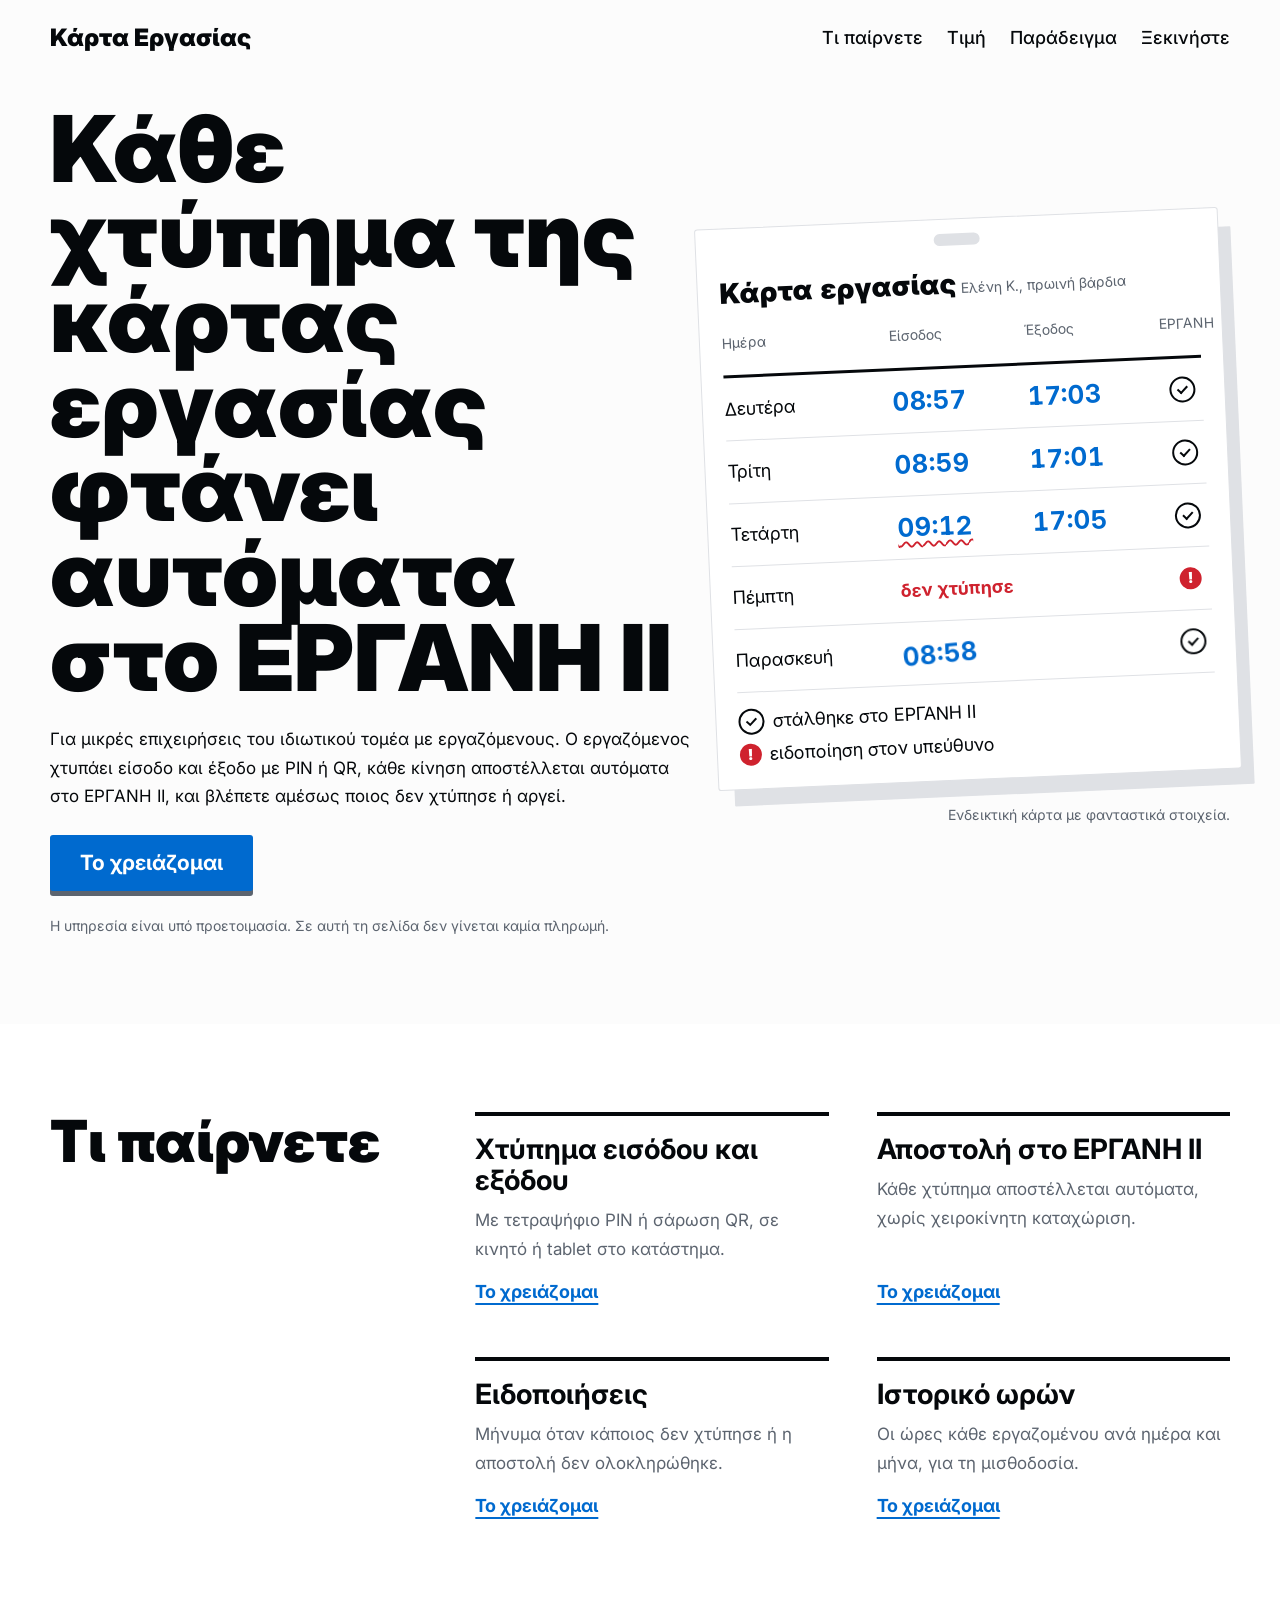
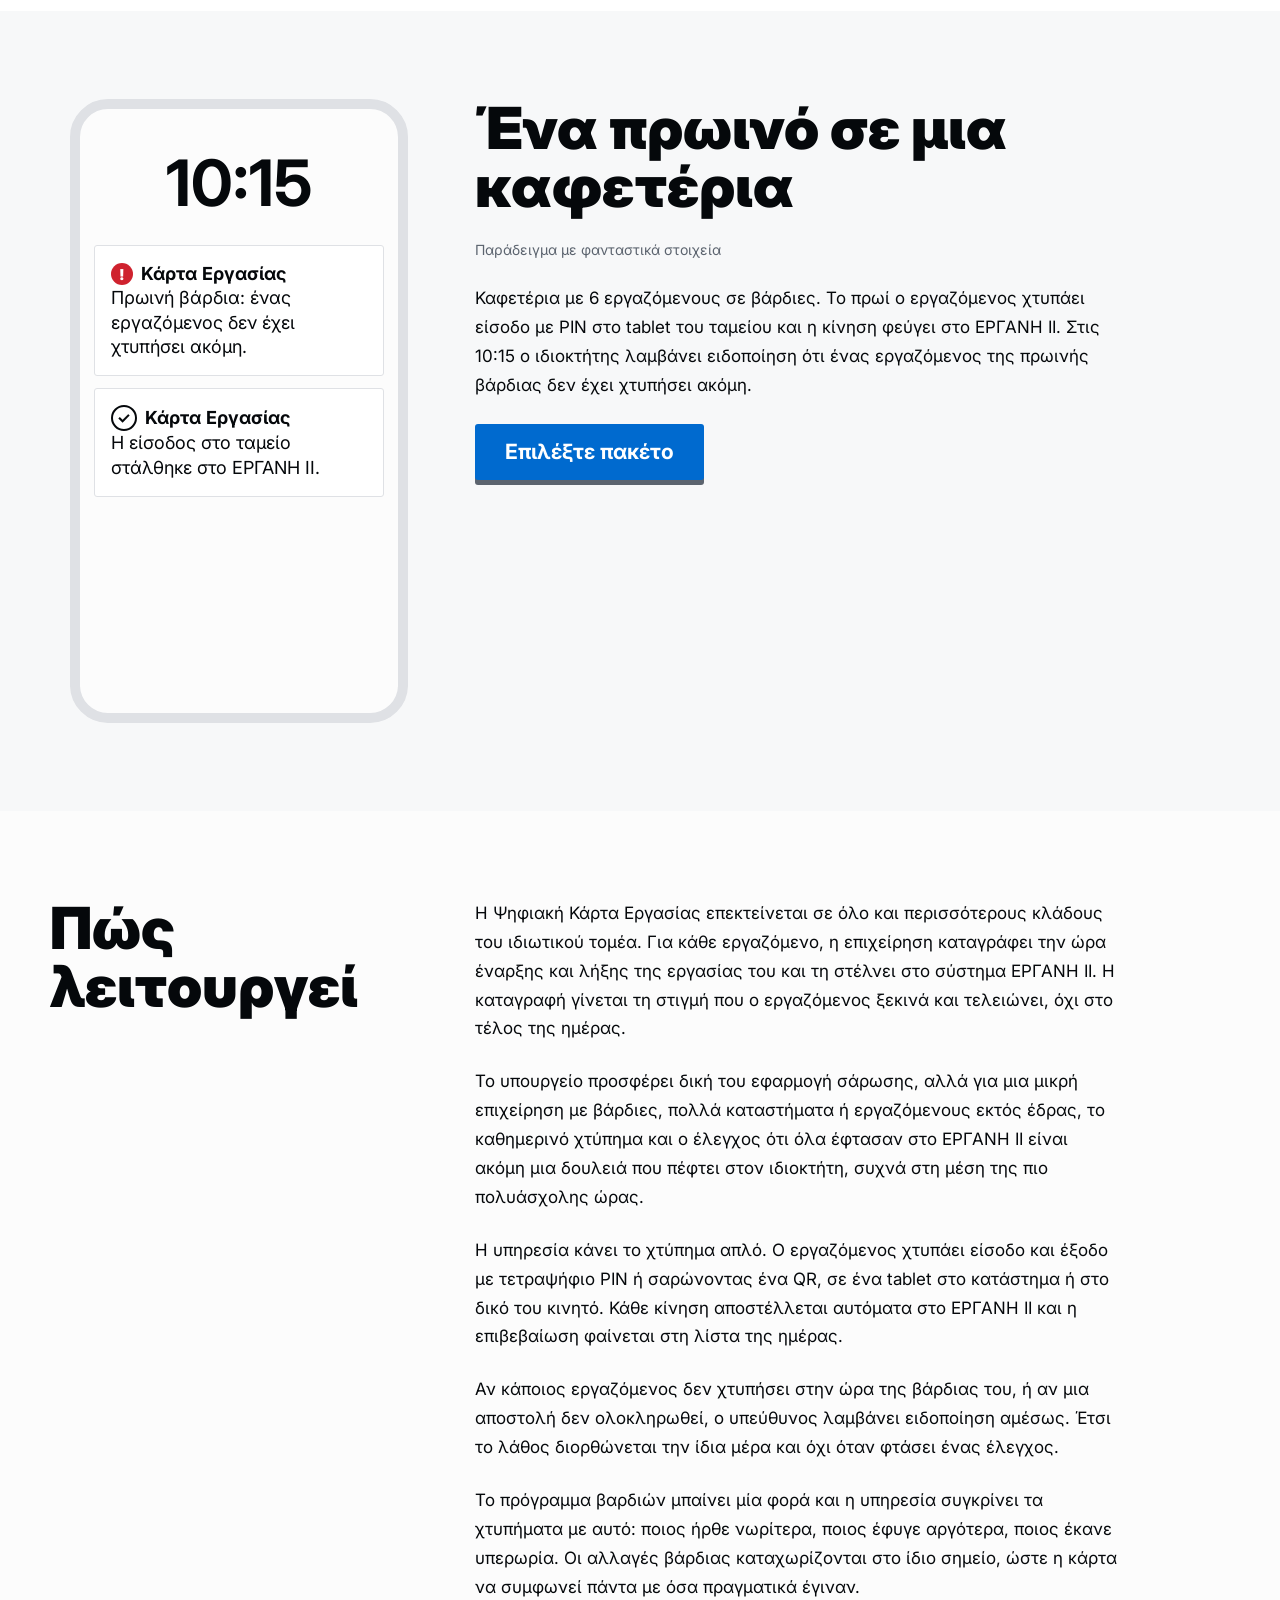
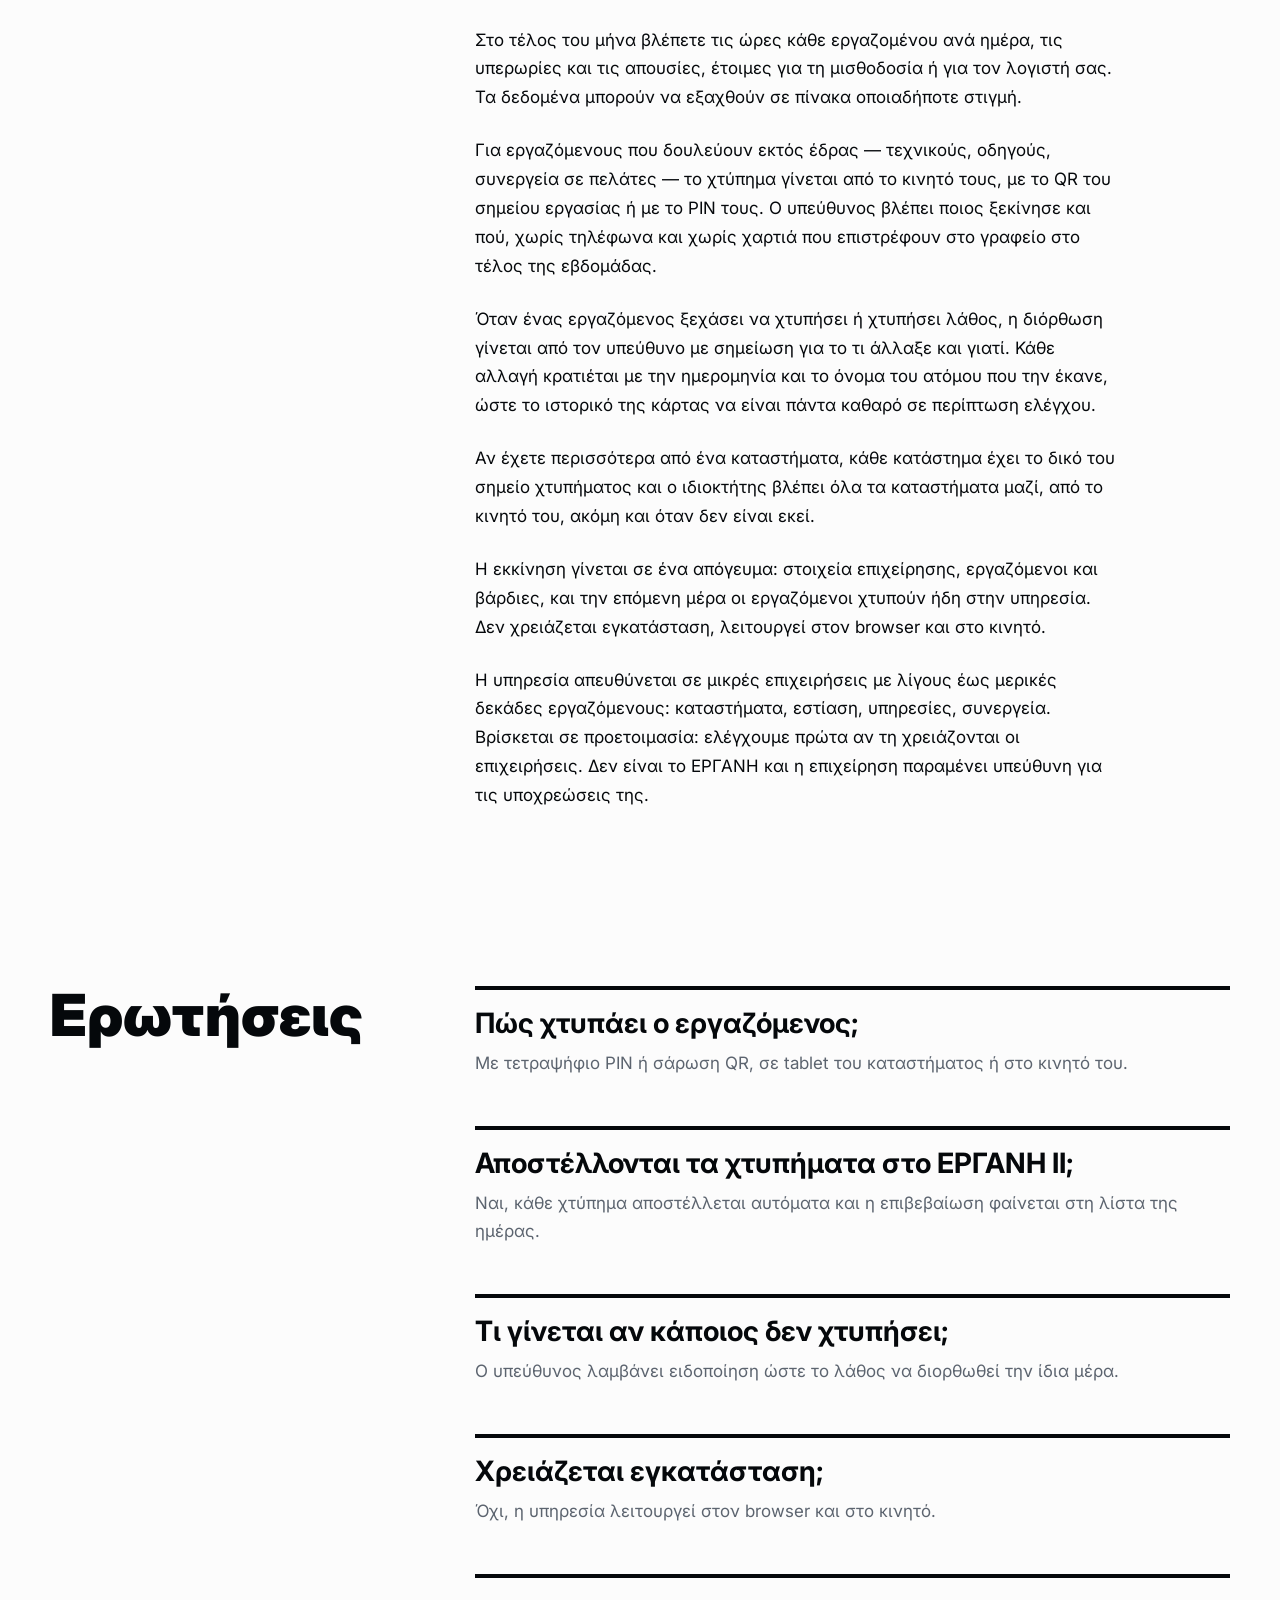
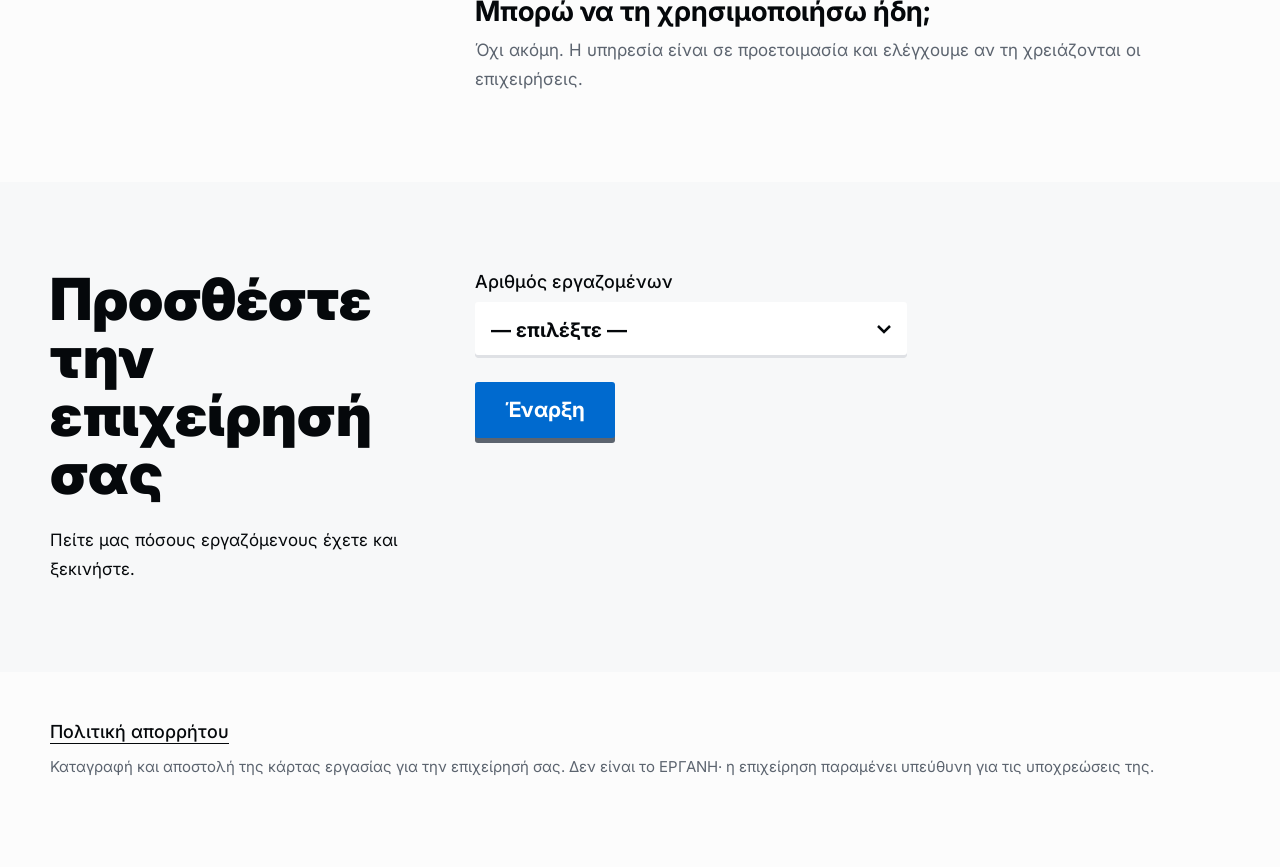
==== commit e58dfa36: "Главная: одни цвета (СМ-04), шрифт Inter, светлый фон — выбор раскладки (слово Владельца 10.11.2026)" ====
--- a/index.html
+++ b/index.html
@@ -17,7 +17,7 @@
 <link rel="stylesheet" href="style.css">
 <link rel="preconnect" href="https://fonts.googleapis.com">
 <link rel="preconnect" href="https://fonts.gstatic.com" crossorigin>
-<link rel="stylesheet" href="https://fonts.googleapis.com/css2?family=Fira+Sans+Extra+Condensed:wght@500;700;900&family=Literata:opsz,wght@7..72,400;7..72,600&display=swap">
+<link rel="stylesheet" href="https://fonts.googleapis.com/css2?family=Inter:wght@400;500;600;700;900&display=swap">
 <link rel="stylesheet" href="variant.css">
 <script src="smoke.js" defer></script>
 <!-- faq-jsonld:start -->
--- a/variant.css
+++ b/variant.css
@@ -1,16 +1,20 @@
 /* Κάρτα Εργασίας — the punch-clock time card.
-   Steel office wall, manila card stock, navy print, stamp-pad blue, red for what is missing. */
+   Token names kept from the original (wall, card stock, print, stamp); values are the smokes' house
+   palette (СМ-04): light wall, white card stock, near-black print, accent-blue stamp, red for what is missing. */
 :root{
-  --steel:#D6DDE2; --steel-deep:#C3CDD4; --manila:#EDDFAE; --manila-edge:#D9C68A;
-  --navy:#17234A; --navy-soft:#3A4670; --ink:#2346A0; --alarm:#B3231B; --paper:#FBFAF5;
-  --display:"Fira Sans Extra Condensed","Arial Narrow",system-ui,sans-serif;
-  --text:"Literata",Georgia,"Times New Roman",serif;
+  color-scheme:light;
+  --steel:#fcfcfc; --steel-deep:#dfe1e5; --manila:#ffffff; --manila-edge:#dfe1e5;
+  --navy:#05080b; --navy-soft:#5c646f; --ink:#006acf; --alarm:#cf222e; --paper:#ffffff;
+  --alt:#f7f8f9; --on-accent:#ffffff; --focus:#0086dd; --shade:#5c646f;
+  --phone-frame:#dfe1e5; --phone-screen:#fcfcfc;
+  --display:"Inter",ui-sans-serif,system-ui,sans-serif;
+  --text:"Inter",ui-sans-serif,system-ui,sans-serif;
   --t-h1:clamp(44px,7.2vw,96px); --t-h2:clamp(34px,4.6vw,58px); --t-h3:clamp(23px,2.2vw,28px);
   --t-lead:18px; --t-body:17px; --t-small:14px; --t-stamp:clamp(20px,2vw,26px);
   --s-1:8px; --s-2:16px; --s-3:24px; --s-4:32px; --s-5:48px; --s-6:88px;
   --gutter:clamp(16px,4vw,24px);
   --r-sm:3px; --r-phone:38px;
-  --press:0 5px 0 var(--ink); --press-down:0 2px 0 var(--ink); --lift:14px 18px 0 -2px var(--steel-deep);
+  --press:0 5px 0 var(--shade); --press-down:0 2px 0 var(--shade); --lift:14px 18px 0 -2px var(--steel-deep);
   --ease:cubic-bezier(.16,1,.3,1); --fast:.12s;
 }
 
@@ -22,7 +26,7 @@
 h3{font-weight:700;font-size:var(--t-h3);line-height:1.1}
 p{margin:0}
 a{color:inherit;text-underline-offset:5px}
-:focus-visible{outline:3px solid var(--ink);outline-offset:3px}
+:focus-visible{outline:3px solid var(--focus);outline-offset:3px}
 .wrap{max-width:1180px;margin:0 auto;padding:0 var(--gutter)}
 .note{margin:0;font-size:var(--t-small);line-height:1.5;color:var(--navy-soft)}
 
@@ -38,12 +42,12 @@
 footer .wrap{flex-direction:column;align-items:flex-start}
 footer a{text-decoration:underline}
 
-/* sections: steel by default, navy when dark */
+/* sections: wall by default, white paper, the former navy bands are the light alternate ground */
 section{padding:var(--s-6) 0}
 section.paper{background:var(--paper)}
-section.dark{background:var(--navy);color:var(--steel)}
-section.dark h2{color:var(--paper)}
-section.dark .note{color:var(--manila)}
+section.dark{background:var(--alt);color:var(--navy)}
+section.dark h2{color:var(--navy)}
+section.dark .note{color:var(--navy-soft)}
 .split{display:grid;grid-template-columns:minmax(0,1fr) minmax(0,2fr);gap:var(--s-5);align-items:start}
 .stack{display:flex;flex-direction:column;align-items:flex-start;gap:var(--s-3);max-width:38em}
 .list{display:grid;gap:var(--s-5)}
@@ -52,20 +56,20 @@
 article p{color:var(--navy-soft)}
 
 /* actions */
-.punch{display:inline-block;font:700 21px/1 var(--display);text-decoration:none;color:var(--manila);background:var(--navy);
+.punch{display:inline-block;font:700 21px/1 var(--display);text-decoration:none;color:var(--on-accent);background:var(--ink);
   padding:17px 30px 18px;border-radius:var(--r-sm);box-shadow:var(--press);transition:transform var(--fast),box-shadow var(--fast)}
 .punch:hover{transform:translateY(3px);box-shadow:var(--press-down)}
-.dark .punch{color:var(--navy);background:var(--manila)}
+.dark .punch{color:var(--on-accent);background:var(--ink)}
 .link{margin-top:auto;font:700 18px/1.3 var(--display);color:var(--ink);text-decoration-thickness:2px;padding:6px 0}
 
 /* form */
-label{width:100%;max-width:24em;display:flex;flex-direction:column;gap:var(--s-1);font:500 18px/1.3 var(--display);color:var(--manila)}
+label{width:100%;max-width:24em;display:flex;flex-direction:column;gap:var(--s-1);font:500 18px/1.3 var(--display);color:var(--navy)}
 select{appearance:none;width:100%;min-width:0;font:700 20px/1.3 var(--display);color:var(--navy);border:0;border-radius:var(--r-sm);
   padding:15px 44px 15px 16px;box-shadow:inset 0 -3px 0 var(--manila-edge);
-  background:var(--manila) url("data:image/svg+xml,%3Csvg xmlns='http://www.w3.org/2000/svg' width='14' height='9'%3E%3Cpath d='M1 1l6 6 6-6' fill='none' stroke='%2317234A' stroke-width='2.5'/%3E%3C/svg%3E") no-repeat right 16px center}
+  background:var(--manila) url("data:image/svg+xml,%3Csvg xmlns='http://www.w3.org/2000/svg' width='14' height='9'%3E%3Cpath d='M1 1l6 6 6-6' fill='none' stroke='%2305080b' stroke-width='2.5'/%3E%3C/svg%3E") no-repeat right 16px center}
 
 /* the slip: manila card stock (time card, phone notifications) */
-.slip{background:var(--manila);color:var(--navy);border-radius:var(--r-sm);padding:var(--s-2);font-family:var(--display);font-size:18px;line-height:1.35;font-variant-numeric:tabular-nums}
+.slip{background:var(--manila);color:var(--navy);border:1px solid var(--manila-edge);border-radius:var(--r-sm);padding:var(--s-2);font-family:var(--display);font-size:18px;line-height:1.35;font-variant-numeric:tabular-nums}
 .row{display:grid;grid-template-columns:1.25fr 1fr 1fr 40px;align-items:center;gap:6px;min-height:46px;padding:var(--s-1) 0;border-bottom:1px solid var(--manila-edge)}
 .row:first-of-type{border-bottom:3px solid var(--navy);font-size:var(--t-small);color:var(--navy-soft)}
 .row b{font-weight:700;font-size:var(--t-stamp);color:var(--ink)}
@@ -83,13 +87,13 @@
 .hero .wrap{display:grid;grid-template-columns:minmax(0,1.15fr) minmax(0,.85fr);gap:56px;align-items:center}
 .hero figure{margin:0;display:grid;gap:var(--s-3);justify-items:end}
 .hero .slip{position:relative;width:100%;max-width:500px;padding:46px 22px 22px;transform:rotate(-2.5deg);box-shadow:var(--lift)}
-.hero .slip::before{content:"";position:absolute;left:50%;top:14px;width:46px;height:12px;margin-left:-23px;border-radius:6px;background:var(--steel)}
+.hero .slip::before{content:"";position:absolute;left:50%;top:14px;width:46px;height:12px;margin-left:-23px;border-radius:6px;background:var(--steel-deep)}
 .hero .slip strong{font-weight:900;font-size:var(--t-h3)}
 
 /* the owner's phone */
 .phone{justify-self:center;width:100%;max-width:290px;aspect-ratio:9/17;display:flex;flex-direction:column;gap:12px;padding:42px 14px 14px;
-  border:10px solid #2C3863;border-radius:var(--r-phone);background:linear-gradient(170deg,#2B4C8F,var(--navy))}
-.phone>p{font:700 64px/1 var(--display);color:var(--paper);text-align:center;margin-bottom:18px}
+  border:10px solid var(--phone-frame);border-radius:var(--r-phone);background:var(--phone-screen)}
+.phone>p{font:700 64px/1 var(--display);color:var(--navy);text-align:center;margin-bottom:18px}
 
 /* the one moment: today's entry is stamped, then confirmed */
 @media (prefers-reduced-motion:no-preference){
@@ -107,6 +111,6 @@
 @media (max-width:560px){
   .list.two{grid-template-columns:1fr}
   .hero .slip{padding:42px 14px 16px;transform:rotate(-1.5deg)}
-  .row{grid-template-columns:1.3fr 1fr 1fr 30px;font-size:16px;gap:4px}
+  .row{grid-template-columns:minmax(0,1.3fr) minmax(0,1fr) minmax(0,1fr) auto;font-size:16px;gap:4px}
   .punch{display:block;text-align:center}
 }
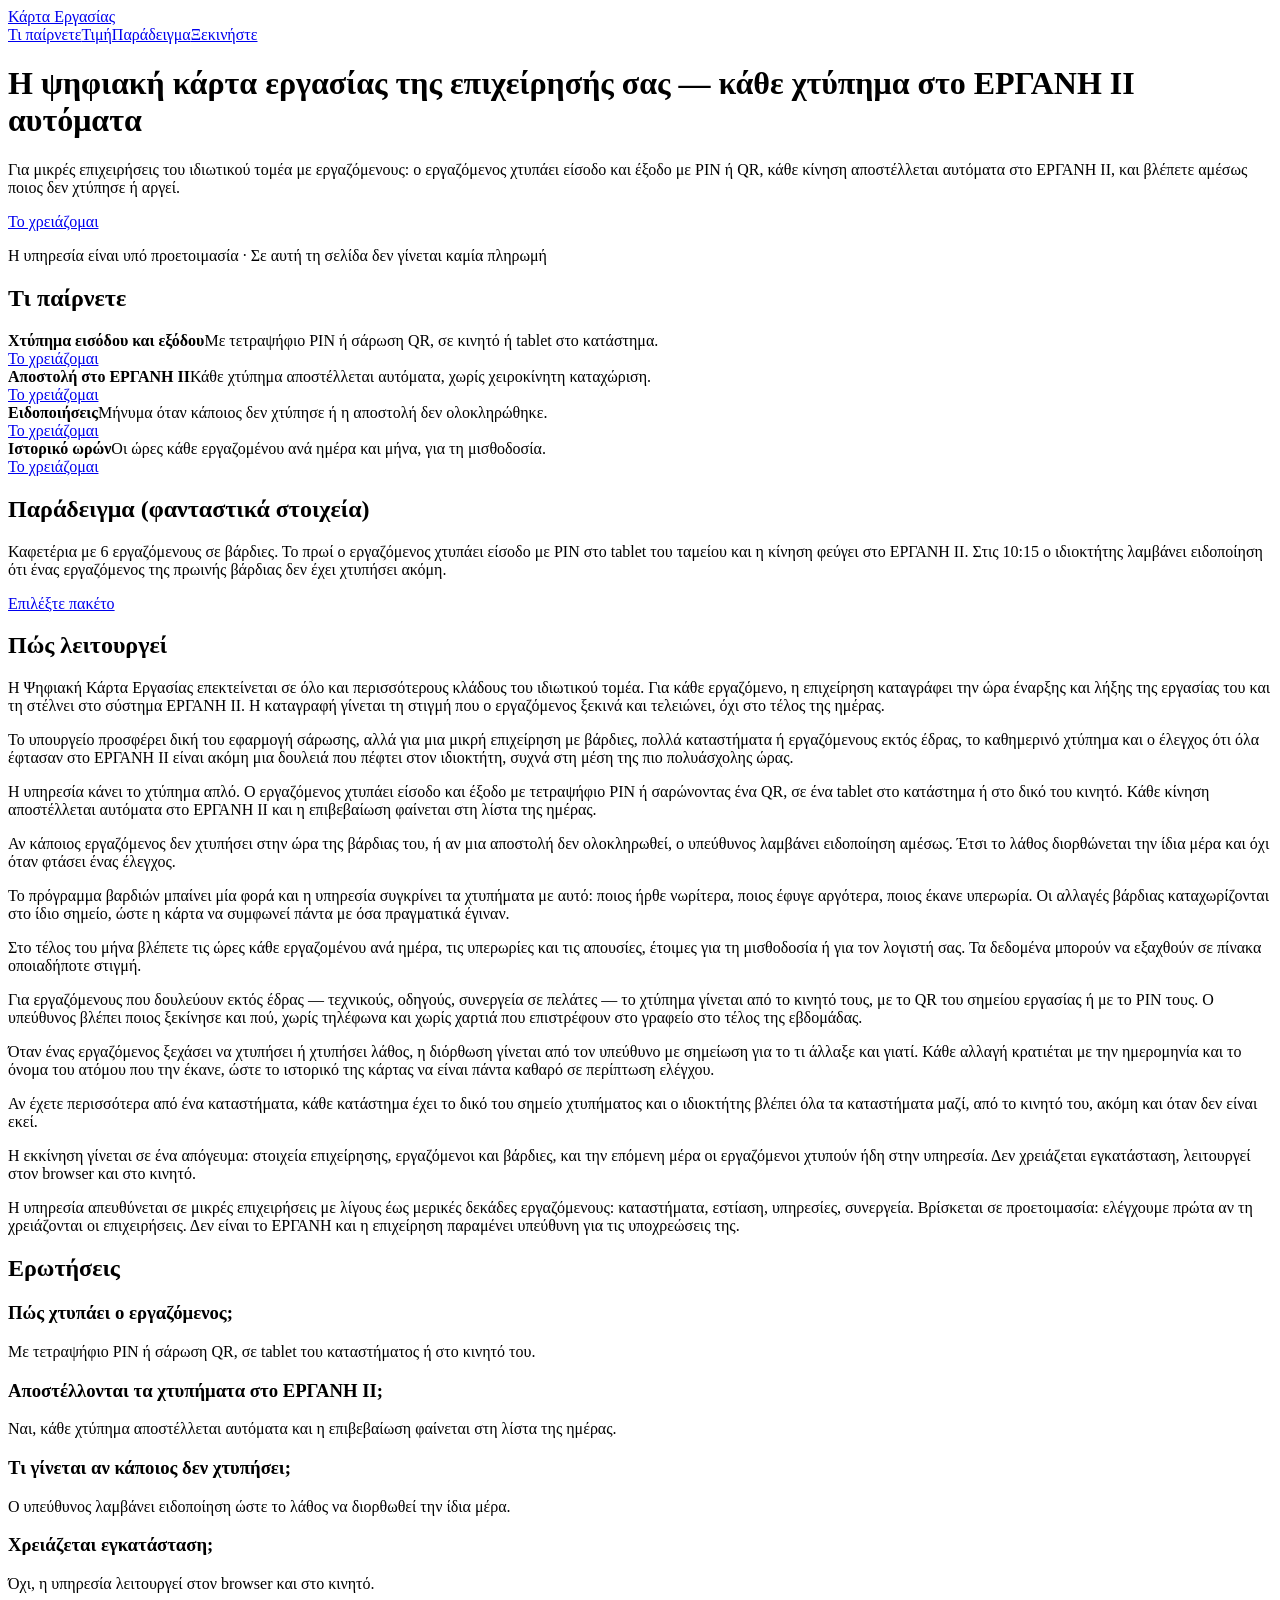
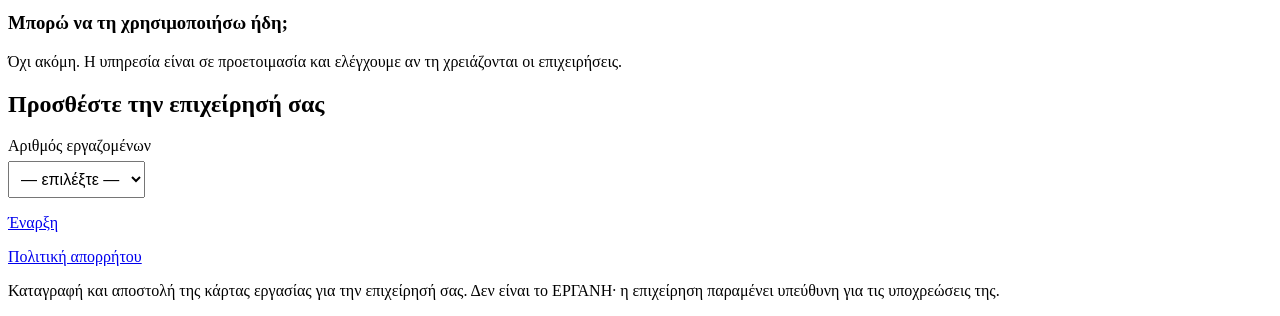
==== commit 0b8e5be1: "Главная: прежний вид — сравнение дизайна перенесено на тестовый домен (слово Владельца 10.11.2026, «" ====
--- a/index.html
+++ b/index.html
@@ -15,10 +15,6 @@
 <meta name="description" content="Για μικρές επιχειρήσεις με εργαζόμενους: χτύπημα εισόδου και εξόδου με PIN ή QR, αυτόματη αποστολή κάθε κίνησης στο ΕΡΓΑΝΗ ΙΙ και ειδοποίηση όταν κάτι λείπει.">
 <link rel="icon" href="favicon.svg">
 <link rel="stylesheet" href="style.css">
-<link rel="preconnect" href="https://fonts.googleapis.com">
-<link rel="preconnect" href="https://fonts.gstatic.com" crossorigin>
-<link rel="stylesheet" href="https://fonts.googleapis.com/css2?family=Inter:wght@400;500;600;700;900&display=swap">
-<link rel="stylesheet" href="variant.css">
 <script src="smoke.js" defer></script>
 <!-- faq-jsonld:start -->
 <script type="application/ld+json">
@@ -78,84 +74,36 @@
 <!-- End Google Tag Manager (noscript) -->
 
 <header><div class="wrap">
-  <a href="index.html" data-ev="click_logo_home">Κάρτα Εργασίας</a>
-  <nav aria-label="Κύριο μενού"><a href="#ti" data-ev="click_nav_ti">Τι παίρνετε</a><a href="price.html" data-ev="click_nav_timi">Τιμή</a><a href="#paradeigma" data-ev="click_nav_paradeigma">Παράδειγμα</a><a href="#start" data-ev="click_nav_start">Ξεκινήστε</a></nav>
+  <div class="logo"><a href="index.html" data-ev="click_logo_home">Κάρτα Εργασίας</a></div>
+  <nav class="top"><a href="#ti" data-ev="click_nav_ti">Τι παίρνετε</a><a href="price.html" data-ev="click_nav_timi">Τιμή</a><a href="#paradeigma" data-ev="click_nav_paradeigma">Παράδειγμα</a><a href="#start" data-ev="click_nav_start">Ξεκινήστε</a></nav>
 </div></header>
 
-<main>
-  <section class="hero">
-    <div class="wrap">
-      <div class="stack">
-        <h1>Κάθε χτύπημα της κάρτας εργασίας φτάνει αυτόματα στο ΕΡΓΑΝΗ ΙΙ</h1>
-        <p>Για μικρές επιχειρήσεις του ιδιωτικού τομέα με εργαζόμενους. Ο εργαζόμενος χτυπάει είσοδο και έξοδο με PIN ή QR, κάθε κίνηση αποστέλλεται αυτόματα στο ΕΡΓΑΝΗ ΙΙ, και βλέπετε αμέσως ποιος δεν χτύπησε ή αργεί.</p>
-        <a class="punch" href="price.html" data-ev="cta_click">Το χρειάζομαι</a>
-        <p class="note">Η υπηρεσία είναι υπό προετοιμασία. Σε αυτή τη σελίδα δεν γίνεται καμία πληρωμή.</p>
-      </div>
-      <figure>
-        <div class="slip" aria-hidden="true">
-          <p><strong>Κάρτα εργασίας</strong> <span class="note">Ελένη Κ., πρωινή βάρδια</span></p>
-          <div class="row"><span>Ημέρα</span><span>Είσοδος</span><span>Έξοδος</span><span>ΕΡΓΑΝΗ</span></div>
-          <div class="row"><span>Δευτέρα</span><b>08:57</b><b>17:03</b><i class="ok"></i></div>
-          <div class="row"><span>Τρίτη</span><b>08:59</b><b>17:01</b><i class="ok"></i></div>
-          <div class="row"><span>Τετάρτη</span><b class="late">09:12</b><b>17:05</b><i class="ok"></i></div>
-          <div class="row"><span>Πέμπτη</span><em>δεν χτύπησε</em><i class="alert">!</i></div>
-          <div class="row"><span>Παρασκευή</span><b class="stamp">08:58</b><b></b><i class="ok"></i></div>
-          <p class="legend"><span><i class="ok"></i> στάλθηκε στο ΕΡΓΑΝΗ ΙΙ</span><span><i class="alert">!</i> ειδοποίηση στον υπεύθυνο</span></p>
-        </div>
-        <figcaption class="note">Ενδεικτική κάρτα με φανταστικά στοιχεία.</figcaption>
-      </figure>
+<div class="wrap">
+  <div class="hero">
+    <h1>Η ψηφιακή κάρτα εργασίας της επιχείρησής σας — κάθε χτύπημα στο ΕΡΓΑΝΗ ΙΙ αυτόματα</h1>
+    <p class="sub">Για μικρές επιχειρήσεις του ιδιωτικού τομέα με εργαζόμενους: ο εργαζόμενος χτυπάει είσοδο και έξοδο με PIN ή QR, κάθε κίνηση αποστέλλεται αυτόματα στο ΕΡΓΑΝΗ ΙΙ, και βλέπετε αμέσως ποιος δεν χτύπησε ή αργεί.</p>
+    <a class="cta" href="price.html" data-ev="cta_click">Το χρειάζομαι</a>
+    <p class="cta-note">Η υπηρεσία είναι υπό προετοιμασία · Σε αυτή τη σελίδα δεν γίνεται καμία πληρωμή</p>
+  </div>
+
+  <section id="ti" data-view="features_view">
+    <h2>Τι παίρνετε</h2>
+    <div class="grid">
+      <div class="card"><b>Χτύπημα εισόδου και εξόδου</b><span>Με τετραψήφιο PIN ή σάρωση QR, σε κινητό ή tablet στο κατάστημα.</span><br><a class="btn" href="price.html" data-ev="feature_chtypima">Το χρειάζομαι</a></div>
+      <div class="card"><b>Αποστολή στο ΕΡΓΑΝΗ ΙΙ</b><span>Κάθε χτύπημα αποστέλλεται αυτόματα, χωρίς χειροκίνητη καταχώριση.</span><br><a class="btn" href="price.html" data-ev="feature_ergani">Το χρειάζομαι</a></div>
+      <div class="card"><b>Ειδοποιήσεις</b><span>Μήνυμα όταν κάποιος δεν χτύπησε ή η αποστολή δεν ολοκληρώθηκε.</span><br><a class="btn" href="price.html" data-ev="feature_eidopoiisi">Το χρειάζομαι</a></div>
+      <div class="card"><b>Ιστορικό ωρών</b><span>Οι ώρες κάθε εργαζομένου ανά ημέρα και μήνα, για τη μισθοδοσία.</span><br><a class="btn" href="price.html" data-ev="feature_istoriko">Το χρειάζομαι</a></div>
     </div>
   </section>
 
-  <section id="ti" class="paper" data-view="features_view">
-    <div class="wrap split">
-      <h2>Τι παίρνετε</h2>
-      <div class="list two">
-        <article>
-          <h3>Χτύπημα εισόδου και εξόδου</h3>
-          <p>Με τετραψήφιο PIN ή σάρωση QR, σε κινητό ή tablet στο κατάστημα.</p>
-          <a class="link" href="price.html" data-ev="feature_chtypima">Το χρειάζομαι</a>
-        </article>
-        <article>
-          <h3>Αποστολή στο ΕΡΓΑΝΗ ΙΙ</h3>
-          <p>Κάθε χτύπημα αποστέλλεται αυτόματα, χωρίς χειροκίνητη καταχώριση.</p>
-          <a class="link" href="price.html" data-ev="feature_ergani">Το χρειάζομαι</a>
-        </article>
-        <article>
-          <h3>Ειδοποιήσεις</h3>
-          <p>Μήνυμα όταν κάποιος δεν χτύπησε ή η αποστολή δεν ολοκληρώθηκε.</p>
-          <a class="link" href="price.html" data-ev="feature_eidopoiisi">Το χρειάζομαι</a>
-        </article>
-        <article>
-          <h3>Ιστορικό ωρών</h3>
-          <p>Οι ώρες κάθε εργαζομένου ανά ημέρα και μήνα, για τη μισθοδοσία.</p>
-          <a class="link" href="price.html" data-ev="feature_istoriko">Το χρειάζομαι</a>
-        </article>
-      </div>
-    </div>
+  <section id="paradeigma" data-view="example_view">
+    <h2>Παράδειγμα (φανταστικά στοιχεία)</h2>
+    <p class="fine">Καφετέρια με 6 εργαζόμενους σε βάρδιες. Το πρωί ο εργαζόμενος χτυπάει είσοδο με PIN στο tablet του ταμείου και η κίνηση φεύγει στο ΕΡΓΑΝΗ ΙΙ. Στις 10:15 ο ιδιοκτήτης λαμβάνει ειδοποίηση ότι ένας εργαζόμενος της πρωινής βάρδιας δεν έχει χτυπήσει ακόμη.</p>
+    <a class="cta" href="price.html" data-ev="click_cta_after_example">Επιλέξτε πακέτο</a>
   </section>
-
-  <section id="paradeigma" class="dark" data-view="example_view">
-    <div class="wrap split">
-      <div class="phone" aria-hidden="true">
-        <p>10:15</p>
-        <div class="slip"><b><i class="alert">!</i> Κάρτα Εργασίας</b>Πρωινή βάρδια: ένας εργαζόμενος δεν έχει χτυπήσει ακόμη.</div>
-        <div class="slip"><b><i class="ok"></i> Κάρτα Εργασίας</b>Η είσοδος στο ταμείο στάλθηκε στο ΕΡΓΑΝΗ ΙΙ.</div>
-      </div>
-      <div class="stack">
-        <h2>Ένα πρωινό σε μια καφετέρια</h2>
-        <p class="note">Παράδειγμα με φανταστικά στοιχεία</p>
-        <p>Καφετέρια με 6 εργαζόμενους σε βάρδιες. Το πρωί ο εργαζόμενος χτυπάει είσοδο με PIN στο tablet του ταμείου και η κίνηση φεύγει στο ΕΡΓΑΝΗ ΙΙ. Στις 10:15 ο ιδιοκτήτης λαμβάνει ειδοποίηση ότι ένας εργαζόμενος της πρωινής βάρδιας δεν έχει χτυπήσει ακόμη.</p>
-        <a class="punch" href="price.html" data-ev="click_cta_after_example">Επιλέξτε πακέτο</a>
-      </div>
-    </div>
-  </section>
-
 <!-- seo-tekst:start -->
   <section id="opis">
-    <div class="wrap split">
     <h2>Πώς λειτουργεί</h2>
-    <div class="stack">
     <p>Η Ψηφιακή Κάρτα Εργασίας επεκτείνεται σε όλο και περισσότερους κλάδους του ιδιωτικού τομέα. Για κάθε εργαζόμενο, η επιχείρηση καταγράφει την ώρα έναρξης και λήξης της εργασίας του και τη στέλνει στο σύστημα ΕΡΓΑΝΗ ΙΙ. Η καταγραφή γίνεται τη στιγμή που ο εργαζόμενος ξεκινά και τελειώνει, όχι στο τέλος της ημέρας.</p>
     <p>Το υπουργείο προσφέρει δική του εφαρμογή σάρωσης, αλλά για μια μικρή επιχείρηση με βάρδιες, πολλά καταστήματα ή εργαζόμενους εκτός έδρας, το καθημερινό χτύπημα και ο έλεγχος ότι όλα έφτασαν στο ΕΡΓΑΝΗ ΙΙ είναι ακόμη μια δουλειά που πέφτει στον ιδιοκτήτη, συχνά στη μέση της πιο πολυάσχολης ώρας.</p>
     <p>Η υπηρεσία κάνει το χτύπημα απλό. Ο εργαζόμενος χτυπάει είσοδο και έξοδο με τετραψήφιο PIN ή σαρώνοντας ένα QR, σε ένα tablet στο κατάστημα ή στο δικό του κινητό. Κάθε κίνηση αποστέλλεται αυτόματα στο ΕΡΓΑΝΗ ΙΙ και η επιβεβαίωση φαίνεται στη λίστα της ημέρας.</p>
@@ -167,57 +115,31 @@
     <p>Αν έχετε περισσότερα από ένα καταστήματα, κάθε κατάστημα έχει το δικό του σημείο χτυπήματος και ο ιδιοκτήτης βλέπει όλα τα καταστήματα μαζί, από το κινητό του, ακόμη και όταν δεν είναι εκεί.</p>
     <p>Η εκκίνηση γίνεται σε ένα απόγευμα: στοιχεία επιχείρησης, εργαζόμενοι και βάρδιες, και την επόμενη μέρα οι εργαζόμενοι χτυπούν ήδη στην υπηρεσία. Δεν χρειάζεται εγκατάσταση, λειτουργεί στον browser και στο κινητό.</p>
     <p>Η υπηρεσία απευθύνεται σε μικρές επιχειρήσεις με λίγους έως μερικές δεκάδες εργαζόμενους: καταστήματα, εστίαση, υπηρεσίες, συνεργεία. Βρίσκεται σε προετοιμασία: ελέγχουμε πρώτα αν τη χρειάζονται οι επιχειρήσεις. Δεν είναι το ΕΡΓΑΝΗ και η επιχείρηση παραμένει υπεύθυνη για τις υποχρεώσεις της.</p>
-    </div>
-    </div>
   </section>
   <section id="faq">
-    <div class="wrap split">
     <h2>Ερωτήσεις</h2>
-    <div class="list">
-    <article>
     <h3>Πώς χτυπάει ο εργαζόμενος;</h3>
     <p>Με τετραψήφιο PIN ή σάρωση QR, σε tablet του καταστήματος ή στο κινητό του.</p>
-    </article>
-    <article>
     <h3>Αποστέλλονται τα χτυπήματα στο ΕΡΓΑΝΗ ΙΙ;</h3>
     <p>Ναι, κάθε χτύπημα αποστέλλεται αυτόματα και η επιβεβαίωση φαίνεται στη λίστα της ημέρας.</p>
-    </article>
-    <article>
     <h3>Τι γίνεται αν κάποιος δεν χτυπήσει;</h3>
     <p>Ο υπεύθυνος λαμβάνει ειδοποίηση ώστε το λάθος να διορθωθεί την ίδια μέρα.</p>
-    </article>
-    <article>
     <h3>Χρειάζεται εγκατάσταση;</h3>
     <p>Όχι, η υπηρεσία λειτουργεί στον browser και στο κινητό.</p>
-    </article>
-    <article>
     <h3>Μπορώ να τη χρησιμοποιήσω ήδη;</h3>
     <p>Όχι ακόμη. Η υπηρεσία είναι σε προετοιμασία και ελέγχουμε αν τη χρειάζονται οι επιχειρήσεις.</p>
-    </article>
-    </div>
-    </div>
   </section>
 <!-- seo-tekst:end -->
-
-  <section id="start" class="dark" data-view="start_view">
-    <div class="wrap split">
-      <div class="stack">
-        <h2>Προσθέστε την επιχείρησή σας</h2>
-        <p>Πείτε μας πόσους εργαζόμενους έχετε και ξεκινήστε.</p>
-      </div>
-      <div class="stack">
-        <label>Αριθμός εργαζομένων
-          <select data-ev-focus="form_start"><option value="">— επιλέξτε —</option><option>1–5</option><option>6–15</option><option>16–50</option><option>Πάνω από 50</option></select>
-        </label>
-        <a class="punch" href="price.html" data-ev="form_submit_click">Έναρξη</a>
-      </div>
-    </div>
+  <section id="start" data-view="start_view">
+    <h2>Προσθέστε την επιχείρησή σας</h2>
+    <p><label>Αριθμός εργαζομένων<br><select data-ev-focus="form_start" style="margin-top:6px;padding:8px;font-size:16px"><option value="">— επιλέξτε —</option><option>1–5</option><option>6–15</option><option>16–50</option><option>Πάνω από 50</option></select></label></p>
+    <a class="cta" href="price.html" data-ev="form_submit_click">Έναρξη</a>
   </section>
-</main>
+</div>
 
 <footer><div class="wrap">
   <p><a href="privacy.html" data-ev="click_legal_privacy">Πολιτική απορρήτου</a></p>
-  <p>Καταγραφή και αποστολή της κάρτας εργασίας για την επιχείρησή σας. Δεν είναι το ΕΡΓΑΝΗ· η επιχείρηση παραμένει υπεύθυνη για τις υποχρεώσεις της.</p>
+  <p class="muted">Καταγραφή και αποστολή της κάρτας εργασίας για την επιχείρησή σας. Δεν είναι το ΕΡΓΑΝΗ· η επιχείρηση παραμένει υπεύθυνη για τις υποχρεώσεις της.</p>
 </div></footer>
 
 </body>
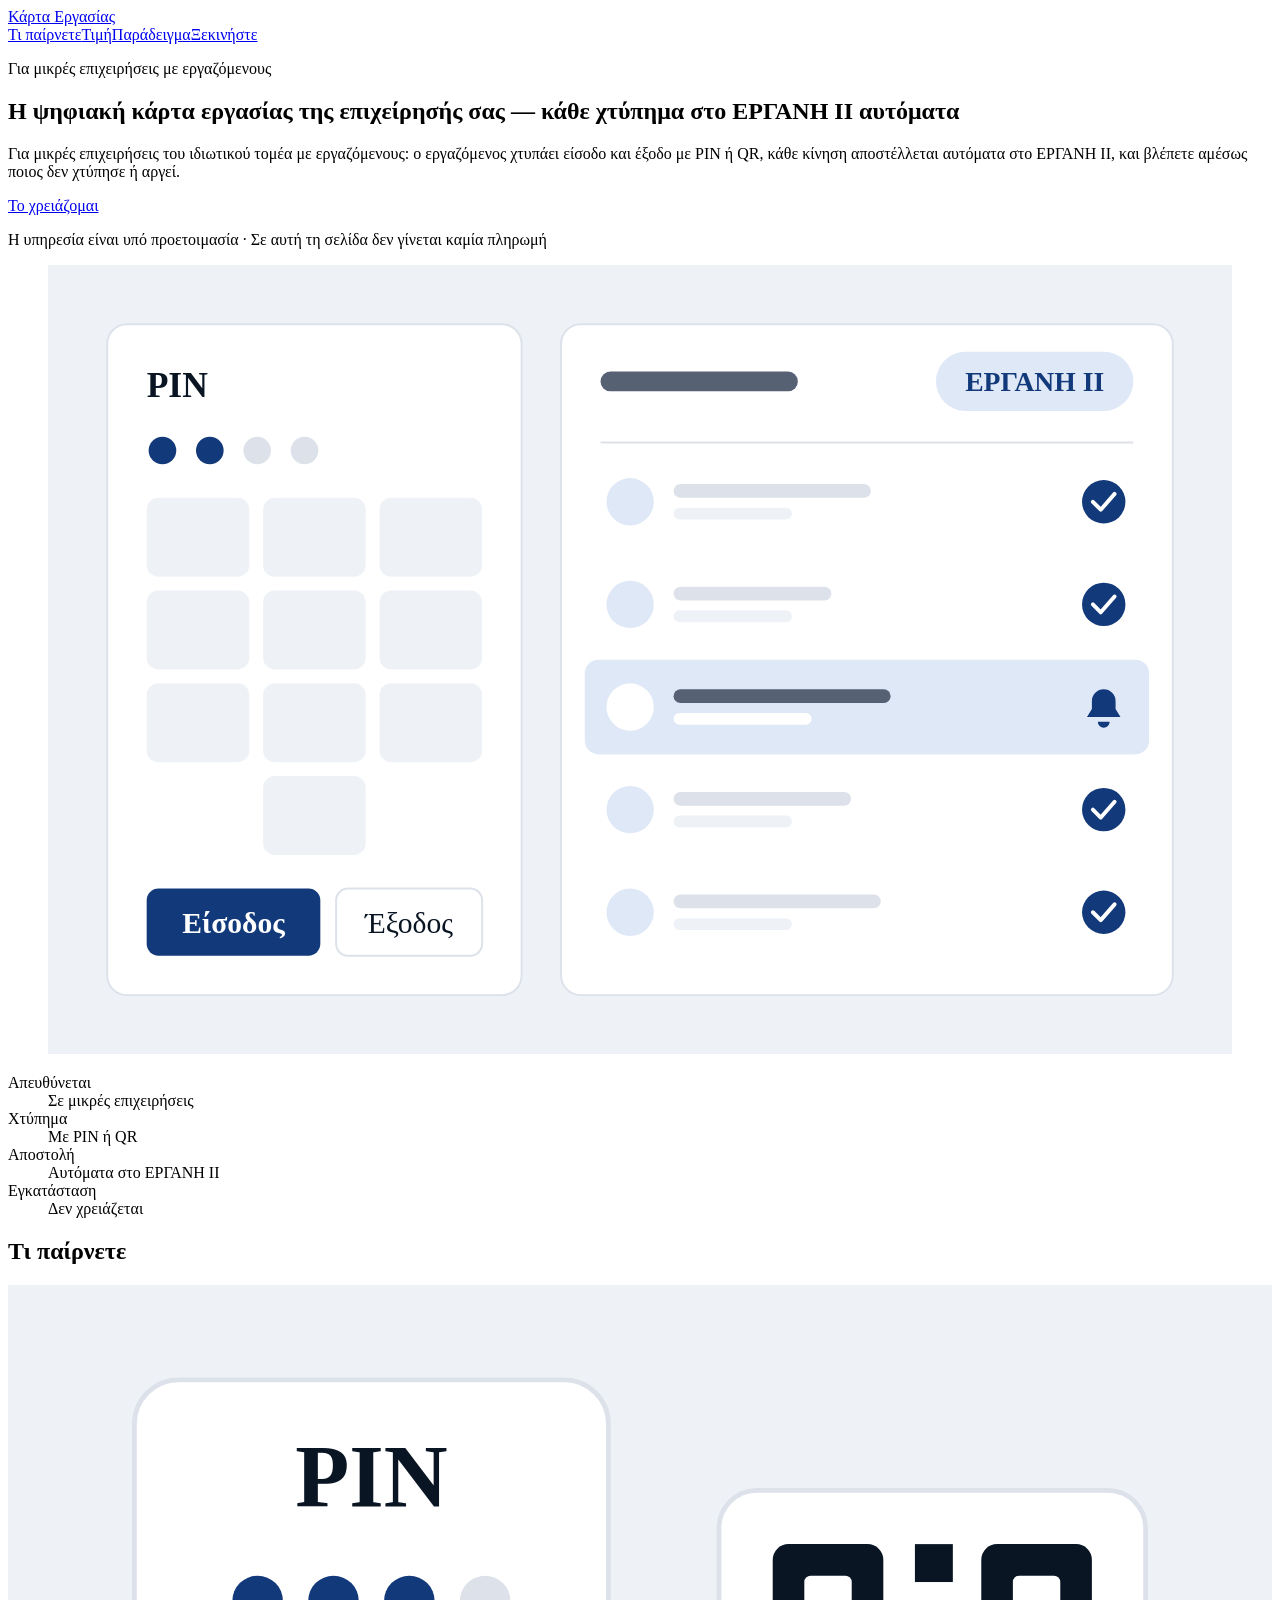
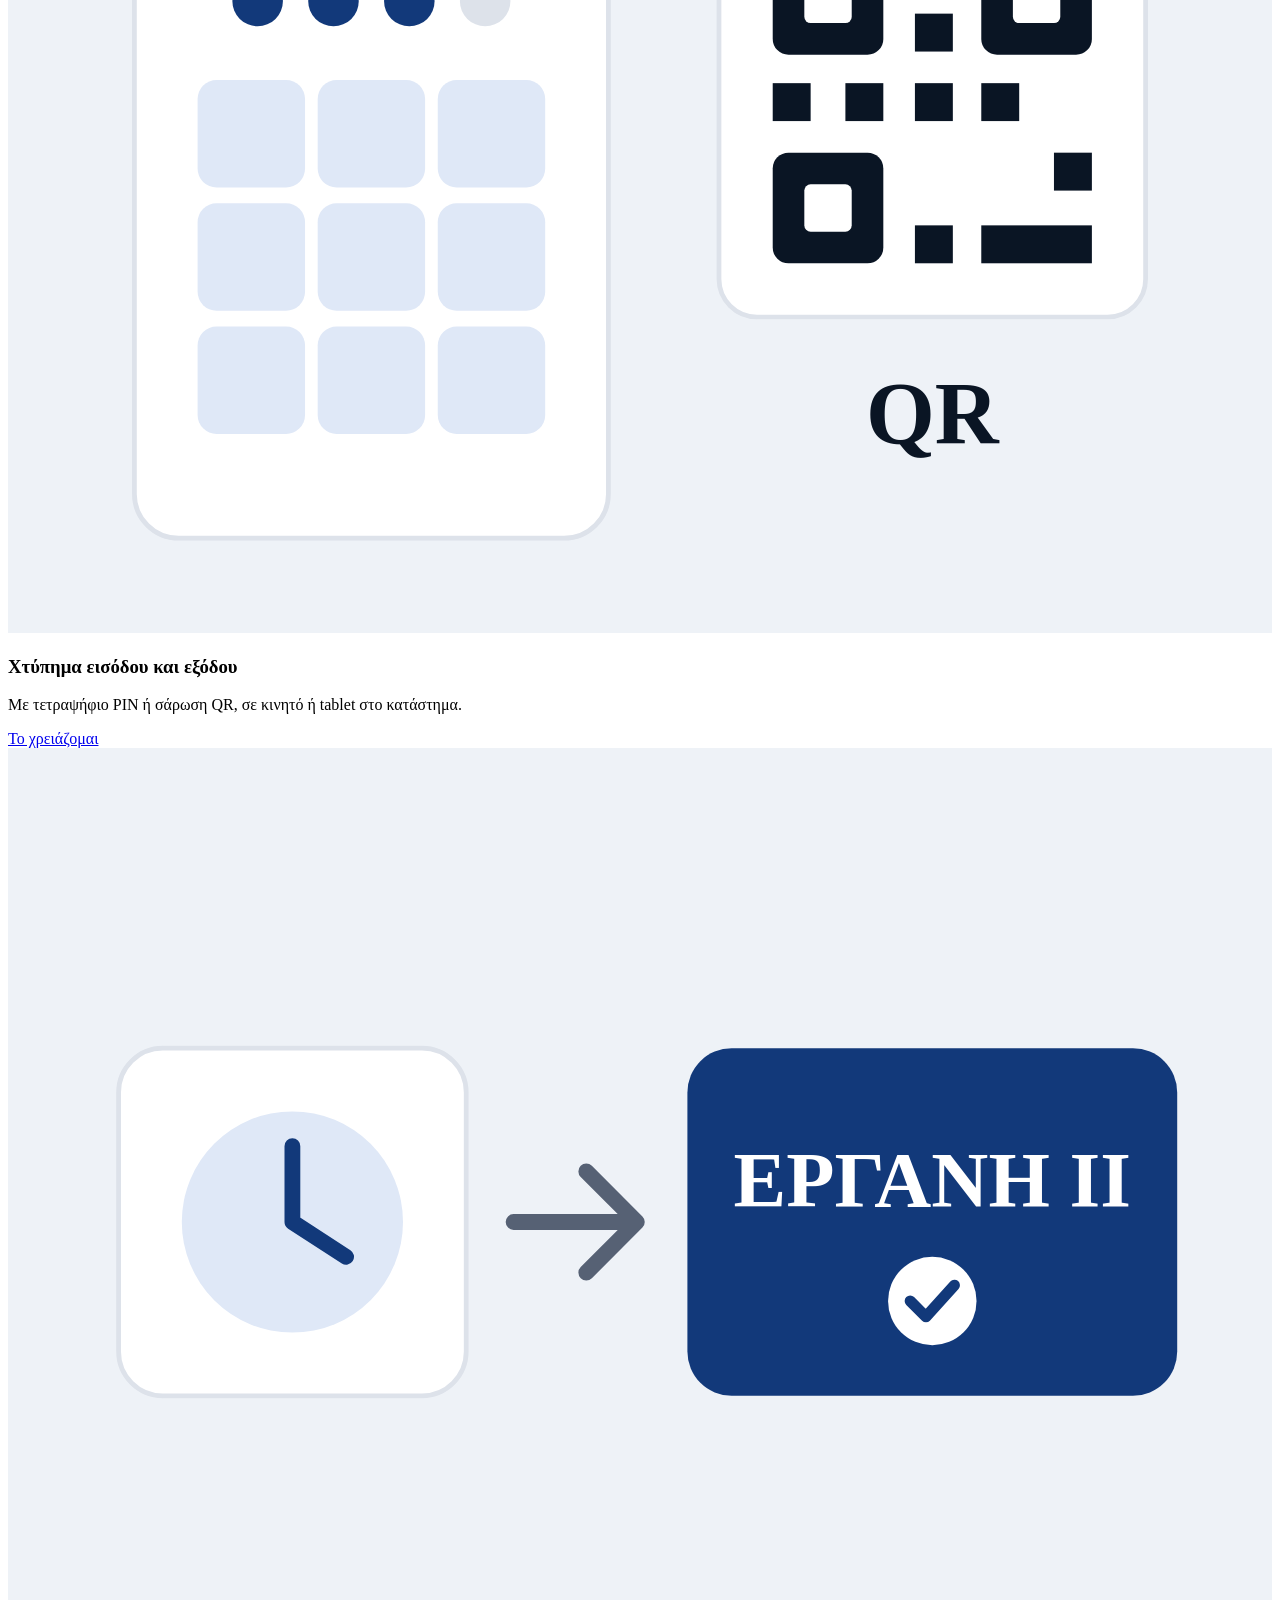
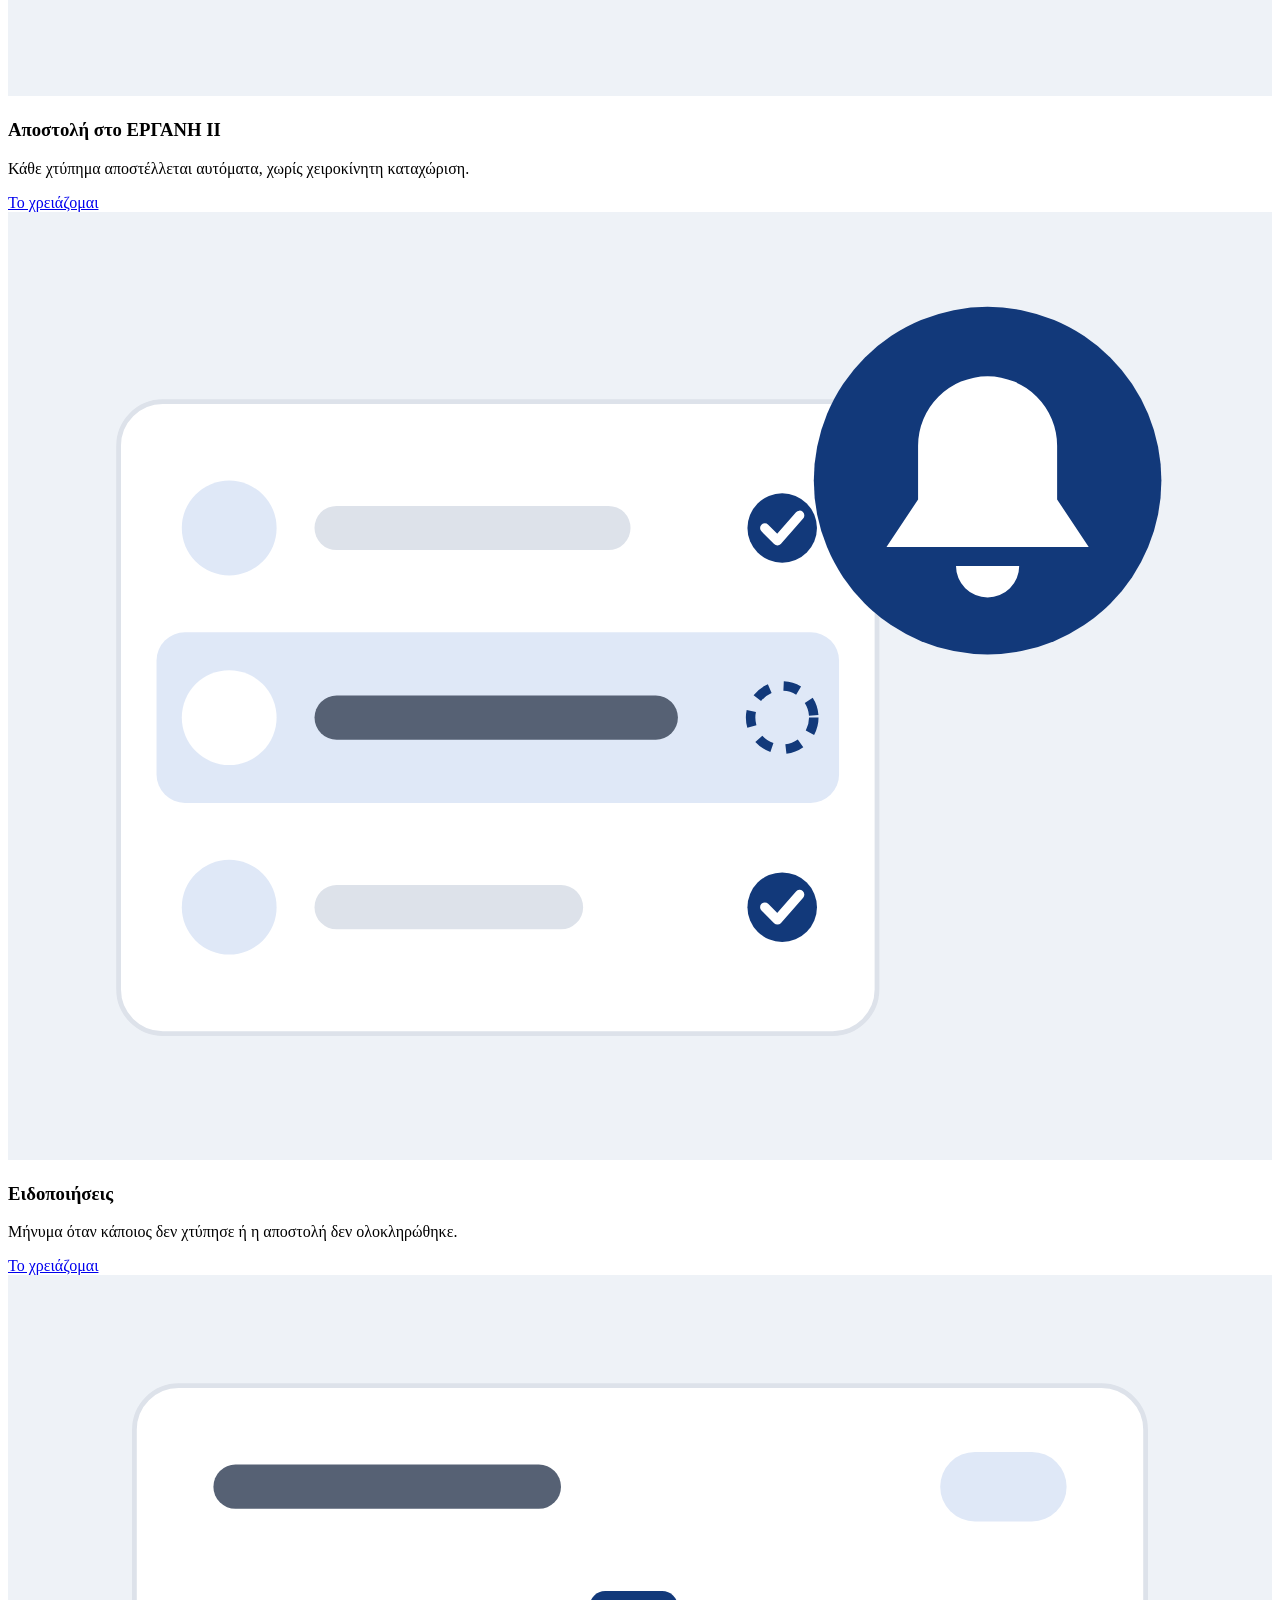
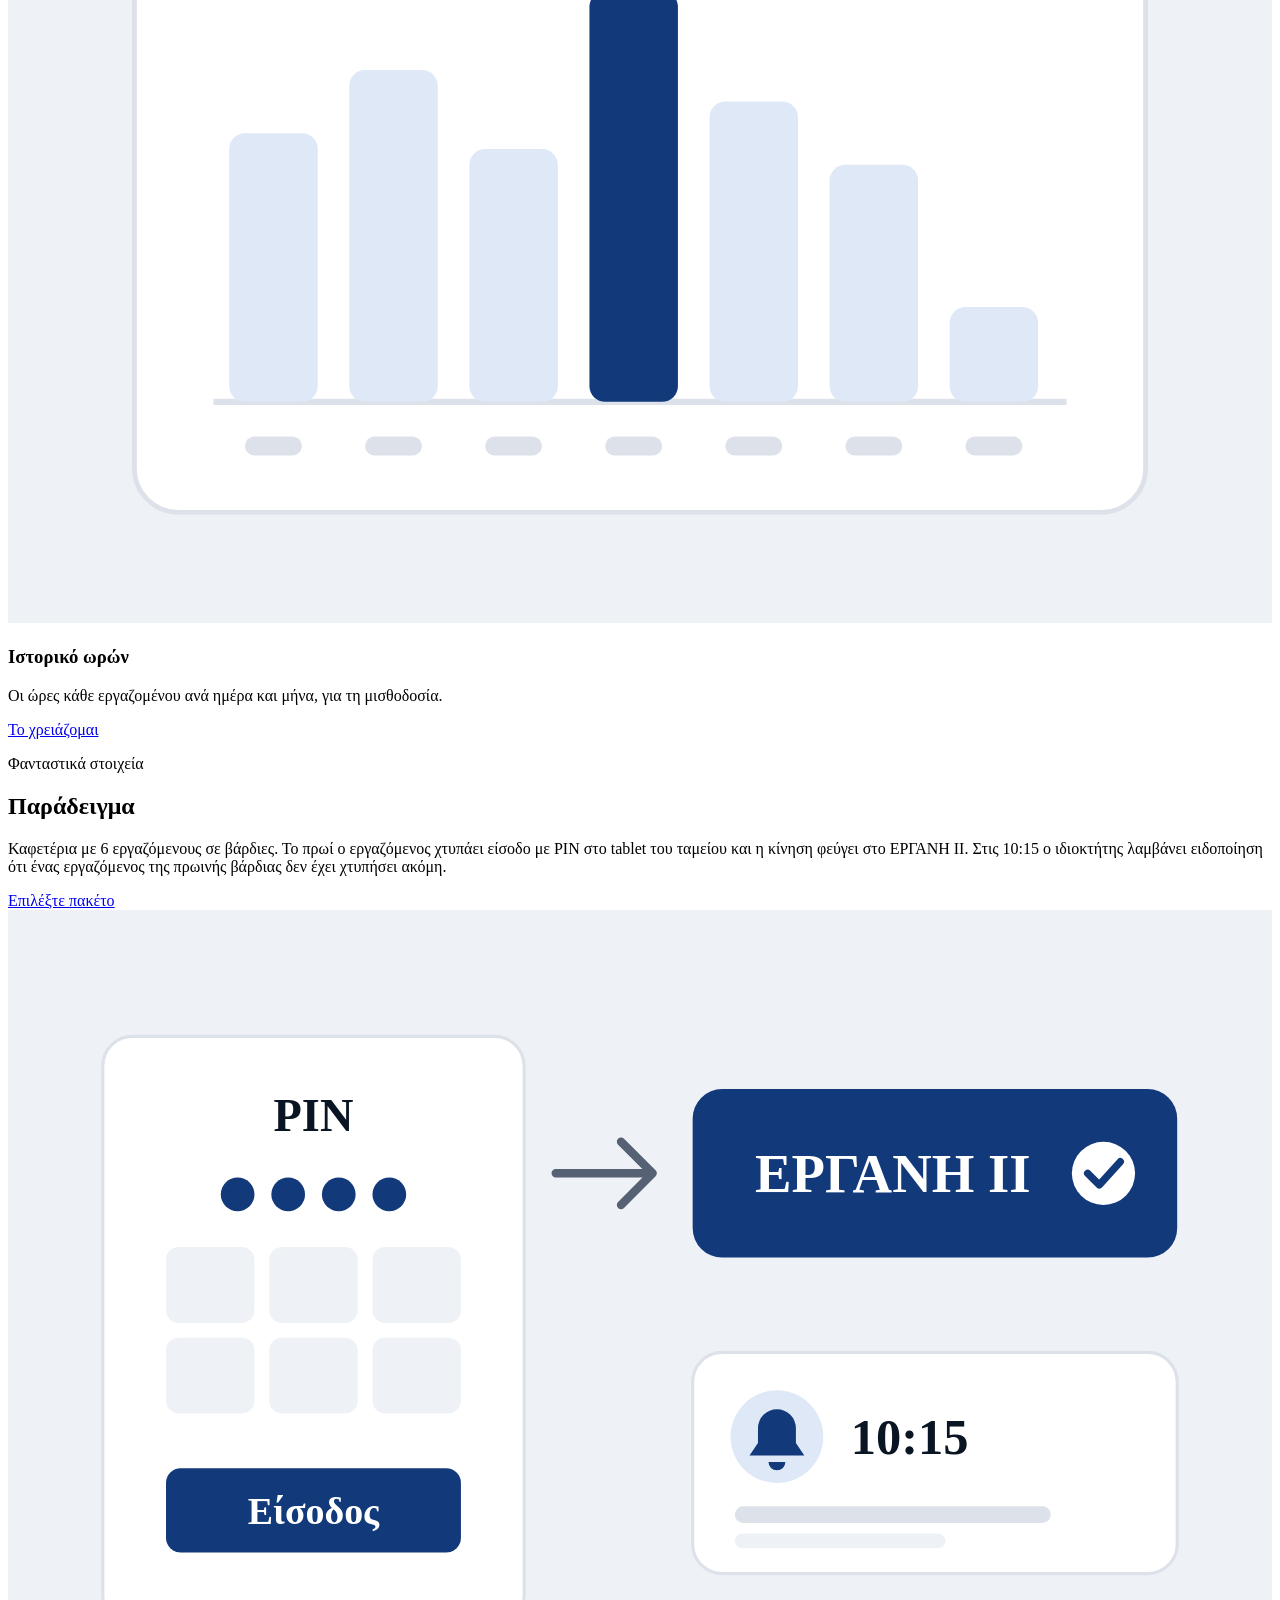
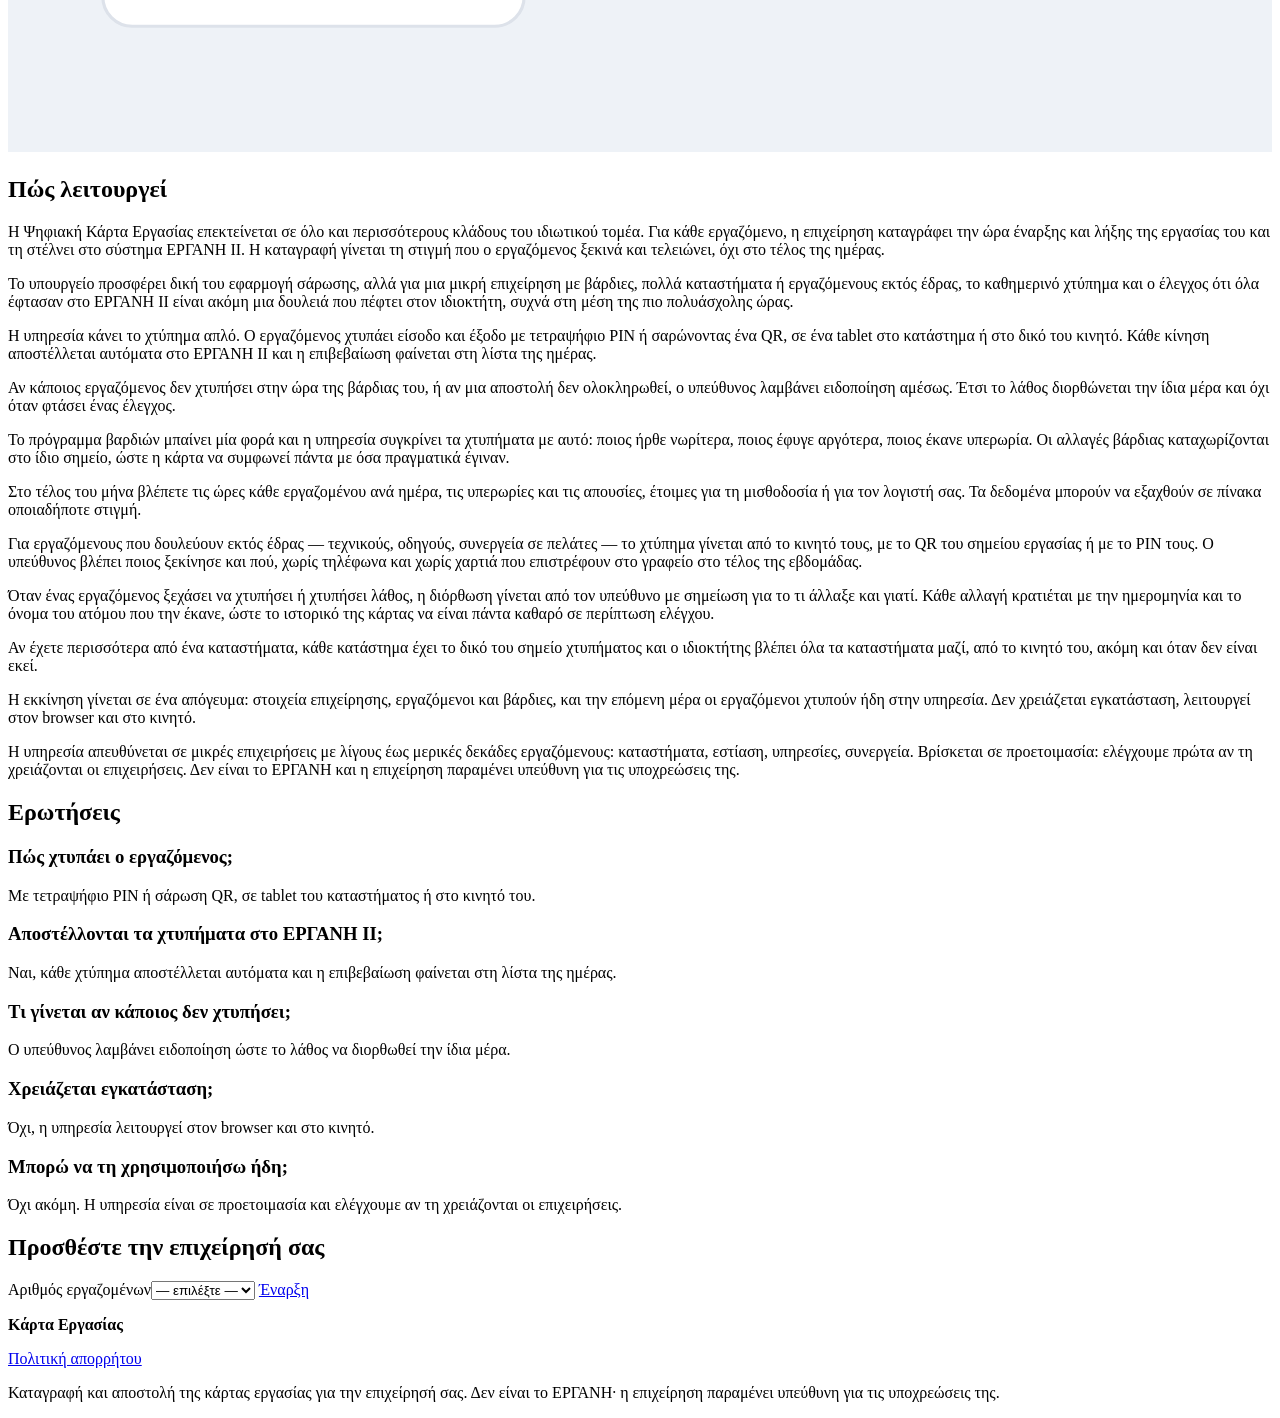
==== commit 9d83be7d: "Главная: образец дизайна (раскладка 17, IBM Plex Sans, тёмно-синий) — пилот по слову Владельца 10–11" ====
--- a/index.html
+++ b/index.html
@@ -1,146 +1,291 @@
-<!doctype html>
-<html lang="el">
-<head>
-<meta charset="utf-8">
-<!-- Google Tag Manager -->
-<script>(function(w,d,s,l,i){w[l]=w[l]||[];w[l].push({'gtm.start':
-new Date().getTime(),event:'gtm.js'});var f=d.getElementsByTagName(s)[0],
-j=d.createElement(s),dl=l!='dataLayer'?'&l='+l:'';j.async=true;j.src=
-'https://www.googletagmanager.com/gtm.js?id='+i+dl;f.parentNode.insertBefore(j,f);
-})(window,document,'script','dataLayer','GTM-WC2BRHX6');</script>
-<!-- End Google Tag Manager -->
-<meta name="viewport" content="width=device-width,initial-scale=1">
-<link rel="canonical" href="https://kartaergasias.dokufile.com/">
-<title>Ψηφιακή Κάρτα Εργασίας — χτύπημα και αποστολή στο ΕΡΓΑΝΗ ΙΙ</title>
-<meta name="description" content="Για μικρές επιχειρήσεις με εργαζόμενους: χτύπημα εισόδου και εξόδου με PIN ή QR, αυτόματη αποστολή κάθε κίνησης στο ΕΡΓΑΝΗ ΙΙ και ειδοποίηση όταν κάτι λείπει.">
-<link rel="icon" href="favicon.svg">
-<link rel="stylesheet" href="style.css">
-<script src="smoke.js" defer></script>
-<!-- faq-jsonld:start -->
-<script type="application/ld+json">
-{
- "@context": "https://schema.org",
- "@type": "FAQPage",
- "mainEntity": [
-  {
-   "@type": "Question",
-   "name": "Πώς χτυπάει ο εργαζόμενος;",
-   "acceptedAnswer": {
-    "@type": "Answer",
-    "text": "Με τετραψήφιο PIN ή σάρωση QR, σε tablet του καταστήματος ή στο κινητό του."
-   }
-  },
-  {
-   "@type": "Question",
-   "name": "Αποστέλλονται τα χτυπήματα στο ΕΡΓΑΝΗ ΙΙ;",
-   "acceptedAnswer": {
-    "@type": "Answer",
-    "text": "Ναι, κάθε χτύπημα αποστέλλεται αυτόματα και η επιβεβαίωση φαίνεται στη λίστα της ημέρας."
-   }
-  },
-  {
-   "@type": "Question",
-   "name": "Τι γίνεται αν κάποιος δεν χτυπήσει;",
-   "acceptedAnswer": {
-    "@type": "Answer",
-    "text": "Ο υπεύθυνος λαμβάνει ειδοποίηση ώστε το λάθος να διορθωθεί την ίδια μέρα."
-   }
-  },
-  {
-   "@type": "Question",
-   "name": "Χρειάζεται εγκατάσταση;",
-   "acceptedAnswer": {
-    "@type": "Answer",
-    "text": "Όχι, η υπηρεσία λειτουργεί στον browser και στο κινητό."
-   }
-  },
-  {
-   "@type": "Question",
-   "name": "Μπορώ να τη χρησιμοποιήσω ήδη;",
-   "acceptedAnswer": {
-    "@type": "Answer",
-    "text": "Όχι ακόμη. Η υπηρεσία είναι σε προετοιμασία και ελέγχουμε αν τη χρειάζονται οι επιχειρήσεις."
-   }
-  }
- ]
-}
-</script>
-<!-- faq-jsonld:end -->
-</head>
-<body>
-<!-- Google Tag Manager (noscript) -->
-<noscript><iframe src="https://www.googletagmanager.com/ns.html?id=GTM-WC2BRHX6"
-height="0" width="0" style="display:none;visibility:hidden"></iframe></noscript>
-<!-- End Google Tag Manager (noscript) -->
-
-<header><div class="wrap">
-  <div class="logo"><a href="index.html" data-ev="click_logo_home">Κάρτα Εργασίας</a></div>
-  <nav class="top"><a href="#ti" data-ev="click_nav_ti">Τι παίρνετε</a><a href="price.html" data-ev="click_nav_timi">Τιμή</a><a href="#paradeigma" data-ev="click_nav_paradeigma">Παράδειγμα</a><a href="#start" data-ev="click_nav_start">Ξεκινήστε</a></nav>
-</div></header>
-
-<div class="wrap">
-  <div class="hero">
-    <h1>Η ψηφιακή κάρτα εργασίας της επιχείρησής σας — κάθε χτύπημα στο ΕΡΓΑΝΗ ΙΙ αυτόματα</h1>
-    <p class="sub">Για μικρές επιχειρήσεις του ιδιωτικού τομέα με εργαζόμενους: ο εργαζόμενος χτυπάει είσοδο και έξοδο με PIN ή QR, κάθε κίνηση αποστέλλεται αυτόματα στο ΕΡΓΑΝΗ ΙΙ, και βλέπετε αμέσως ποιος δεν χτύπησε ή αργεί.</p>
-    <a class="cta" href="price.html" data-ev="cta_click">Το χρειάζομαι</a>
-    <p class="cta-note">Η υπηρεσία είναι υπό προετοιμασία · Σε αυτή τη σελίδα δεν γίνεται καμία πληρωμή</p>
-  </div>
-
-  <section id="ti" data-view="features_view">
-    <h2>Τι παίρνετε</h2>
-    <div class="grid">
-      <div class="card"><b>Χτύπημα εισόδου και εξόδου</b><span>Με τετραψήφιο PIN ή σάρωση QR, σε κινητό ή tablet στο κατάστημα.</span><br><a class="btn" href="price.html" data-ev="feature_chtypima">Το χρειάζομαι</a></div>
-      <div class="card"><b>Αποστολή στο ΕΡΓΑΝΗ ΙΙ</b><span>Κάθε χτύπημα αποστέλλεται αυτόματα, χωρίς χειροκίνητη καταχώριση.</span><br><a class="btn" href="price.html" data-ev="feature_ergani">Το χρειάζομαι</a></div>
-      <div class="card"><b>Ειδοποιήσεις</b><span>Μήνυμα όταν κάποιος δεν χτύπησε ή η αποστολή δεν ολοκληρώθηκε.</span><br><a class="btn" href="price.html" data-ev="feature_eidopoiisi">Το χρειάζομαι</a></div>
-      <div class="card"><b>Ιστορικό ωρών</b><span>Οι ώρες κάθε εργαζομένου ανά ημέρα και μήνα, για τη μισθοδοσία.</span><br><a class="btn" href="price.html" data-ev="feature_istoriko">Το χρειάζομαι</a></div>
-    </div>
-  </section>
-
-  <section id="paradeigma" data-view="example_view">
-    <h2>Παράδειγμα (φανταστικά στοιχεία)</h2>
-    <p class="fine">Καφετέρια με 6 εργαζόμενους σε βάρδιες. Το πρωί ο εργαζόμενος χτυπάει είσοδο με PIN στο tablet του ταμείου και η κίνηση φεύγει στο ΕΡΓΑΝΗ ΙΙ. Στις 10:15 ο ιδιοκτήτης λαμβάνει ειδοποίηση ότι ένας εργαζόμενος της πρωινής βάρδιας δεν έχει χτυπήσει ακόμη.</p>
-    <a class="cta" href="price.html" data-ev="click_cta_after_example">Επιλέξτε πακέτο</a>
-  </section>
-<!-- seo-tekst:start -->
-  <section id="opis">
-    <h2>Πώς λειτουργεί</h2>
-    <p>Η Ψηφιακή Κάρτα Εργασίας επεκτείνεται σε όλο και περισσότερους κλάδους του ιδιωτικού τομέα. Για κάθε εργαζόμενο, η επιχείρηση καταγράφει την ώρα έναρξης και λήξης της εργασίας του και τη στέλνει στο σύστημα ΕΡΓΑΝΗ ΙΙ. Η καταγραφή γίνεται τη στιγμή που ο εργαζόμενος ξεκινά και τελειώνει, όχι στο τέλος της ημέρας.</p>
-    <p>Το υπουργείο προσφέρει δική του εφαρμογή σάρωσης, αλλά για μια μικρή επιχείρηση με βάρδιες, πολλά καταστήματα ή εργαζόμενους εκτός έδρας, το καθημερινό χτύπημα και ο έλεγχος ότι όλα έφτασαν στο ΕΡΓΑΝΗ ΙΙ είναι ακόμη μια δουλειά που πέφτει στον ιδιοκτήτη, συχνά στη μέση της πιο πολυάσχολης ώρας.</p>
-    <p>Η υπηρεσία κάνει το χτύπημα απλό. Ο εργαζόμενος χτυπάει είσοδο και έξοδο με τετραψήφιο PIN ή σαρώνοντας ένα QR, σε ένα tablet στο κατάστημα ή στο δικό του κινητό. Κάθε κίνηση αποστέλλεται αυτόματα στο ΕΡΓΑΝΗ ΙΙ και η επιβεβαίωση φαίνεται στη λίστα της ημέρας.</p>
-    <p>Αν κάποιος εργαζόμενος δεν χτυπήσει στην ώρα της βάρδιας του, ή αν μια αποστολή δεν ολοκληρωθεί, ο υπεύθυνος λαμβάνει ειδοποίηση αμέσως. Έτσι το λάθος διορθώνεται την ίδια μέρα και όχι όταν φτάσει ένας έλεγχος.</p>
-    <p>Το πρόγραμμα βαρδιών μπαίνει μία φορά και η υπηρεσία συγκρίνει τα χτυπήματα με αυτό: ποιος ήρθε νωρίτερα, ποιος έφυγε αργότερα, ποιος έκανε υπερωρία. Οι αλλαγές βάρδιας καταχωρίζονται στο ίδιο σημείο, ώστε η κάρτα να συμφωνεί πάντα με όσα πραγματικά έγιναν.</p>
-    <p>Στο τέλος του μήνα βλέπετε τις ώρες κάθε εργαζομένου ανά ημέρα, τις υπερωρίες και τις απουσίες, έτοιμες για τη μισθοδοσία ή για τον λογιστή σας. Τα δεδομένα μπορούν να εξαχθούν σε πίνακα οποιαδήποτε στιγμή.</p>
-    <p>Για εργαζόμενους που δουλεύουν εκτός έδρας — τεχνικούς, οδηγούς, συνεργεία σε πελάτες — το χτύπημα γίνεται από το κινητό τους, με το QR του σημείου εργασίας ή με το PIN τους. Ο υπεύθυνος βλέπει ποιος ξεκίνησε και πού, χωρίς τηλέφωνα και χωρίς χαρτιά που επιστρέφουν στο γραφείο στο τέλος της εβδομάδας.</p>
-    <p>Όταν ένας εργαζόμενος ξεχάσει να χτυπήσει ή χτυπήσει λάθος, η διόρθωση γίνεται από τον υπεύθυνο με σημείωση για το τι άλλαξε και γιατί. Κάθε αλλαγή κρατιέται με την ημερομηνία και το όνομα του ατόμου που την έκανε, ώστε το ιστορικό της κάρτας να είναι πάντα καθαρό σε περίπτωση ελέγχου.</p>
-    <p>Αν έχετε περισσότερα από ένα καταστήματα, κάθε κατάστημα έχει το δικό του σημείο χτυπήματος και ο ιδιοκτήτης βλέπει όλα τα καταστήματα μαζί, από το κινητό του, ακόμη και όταν δεν είναι εκεί.</p>
-    <p>Η εκκίνηση γίνεται σε ένα απόγευμα: στοιχεία επιχείρησης, εργαζόμενοι και βάρδιες, και την επόμενη μέρα οι εργαζόμενοι χτυπούν ήδη στην υπηρεσία. Δεν χρειάζεται εγκατάσταση, λειτουργεί στον browser και στο κινητό.</p>
-    <p>Η υπηρεσία απευθύνεται σε μικρές επιχειρήσεις με λίγους έως μερικές δεκάδες εργαζόμενους: καταστήματα, εστίαση, υπηρεσίες, συνεργεία. Βρίσκεται σε προετοιμασία: ελέγχουμε πρώτα αν τη χρειάζονται οι επιχειρήσεις. Δεν είναι το ΕΡΓΑΝΗ και η επιχείρηση παραμένει υπεύθυνη για τις υποχρεώσεις της.</p>
-  </section>
-  <section id="faq">
-    <h2>Ερωτήσεις</h2>
-    <h3>Πώς χτυπάει ο εργαζόμενος;</h3>
-    <p>Με τετραψήφιο PIN ή σάρωση QR, σε tablet του καταστήματος ή στο κινητό του.</p>
-    <h3>Αποστέλλονται τα χτυπήματα στο ΕΡΓΑΝΗ ΙΙ;</h3>
-    <p>Ναι, κάθε χτύπημα αποστέλλεται αυτόματα και η επιβεβαίωση φαίνεται στη λίστα της ημέρας.</p>
-    <h3>Τι γίνεται αν κάποιος δεν χτυπήσει;</h3>
-    <p>Ο υπεύθυνος λαμβάνει ειδοποίηση ώστε το λάθος να διορθωθεί την ίδια μέρα.</p>
-    <h3>Χρειάζεται εγκατάσταση;</h3>
-    <p>Όχι, η υπηρεσία λειτουργεί στον browser και στο κινητό.</p>
-    <h3>Μπορώ να τη χρησιμοποιήσω ήδη;</h3>
-    <p>Όχι ακόμη. Η υπηρεσία είναι σε προετοιμασία και ελέγχουμε αν τη χρειάζονται οι επιχειρήσεις.</p>
-  </section>
-<!-- seo-tekst:end -->
-  <section id="start" data-view="start_view">
-    <h2>Προσθέστε την επιχείρησή σας</h2>
-    <p><label>Αριθμός εργαζομένων<br><select data-ev-focus="form_start" style="margin-top:6px;padding:8px;font-size:16px"><option value="">— επιλέξτε —</option><option>1–5</option><option>6–15</option><option>16–50</option><option>Πάνω από 50</option></select></label></p>
-    <a class="cta" href="price.html" data-ev="form_submit_click">Έναρξη</a>
-  </section>
-</div>
-
-<footer><div class="wrap">
-  <p><a href="privacy.html" data-ev="click_legal_privacy">Πολιτική απορρήτου</a></p>
-  <p class="muted">Καταγραφή και αποστολή της κάρτας εργασίας για την επιχείρησή σας. Δεν είναι το ΕΡΓΑΝΗ· η επιχείρηση παραμένει υπεύθυνη για τις υποχρεώσεις της.</p>
-</div></footer>
-
-</body>
-</html>
+<!doctype html>
+<html lang="el">
+<head>
+<meta charset="utf-8">
+<!-- Google Tag Manager -->
+<script>(function(w,d,s,l,i){w[l]=w[l]||[];w[l].push({'gtm.start':
+new Date().getTime(),event:'gtm.js'});var f=d.getElementsByTagName(s)[0],
+j=d.createElement(s),dl=l!='dataLayer'?'&l='+l:'';j.async=true;j.src=
+'https://www.googletagmanager.com/gtm.js?id='+i+dl;f.parentNode.insertBefore(j,f);
+})(window,document,'script','dataLayer','GTM-WC2BRHX6');</script>
+<!-- End Google Tag Manager -->
+<meta name="viewport" content="width=device-width,initial-scale=1">
+<link rel="canonical" href="https://kartaergasias.dokufile.com/">
+<title>Ψηφιακή Κάρτα Εργασίας — χτύπημα και αποστολή στο ΕΡΓΑΝΗ ΙΙ</title>
+<meta name="description" content="Για μικρές επιχειρήσεις με εργαζόμενους: χτύπημα εισόδου και εξόδου με PIN ή QR, αυτόματη αποστολή κάθε κίνησης στο ΕΡΓΑΝΗ ΙΙ και ειδοποίηση όταν κάτι λείπει.">
+<link rel="icon" href="favicon.svg">
+<link rel="stylesheet" href="style.css">
+<link rel="preconnect" href="https://fonts.googleapis.com">
+<link rel="preconnect" href="https://fonts.gstatic.com" crossorigin>
+<link rel="stylesheet" href="https://fonts.googleapis.com/css2?family=IBM+Plex+Sans:wght@400;500;600&display=swap">
+<link rel="stylesheet" href="variant.css">
+<script src="smoke.js" defer></script>
+<!-- faq-jsonld:start -->
+<script type="application/ld+json">
+{
+ "@context": "https://schema.org",
+ "@type": "FAQPage",
+ "mainEntity": [
+  {
+   "@type": "Question",
+   "name": "Πώς χτυπάει ο εργαζόμενος;",
+   "acceptedAnswer": {
+    "@type": "Answer",
+    "text": "Με τετραψήφιο PIN ή σάρωση QR, σε tablet του καταστήματος ή στο κινητό του."
+   }
+  },
+  {
+   "@type": "Question",
+   "name": "Αποστέλλονται τα χτυπήματα στο ΕΡΓΑΝΗ ΙΙ;",
+   "acceptedAnswer": {
+    "@type": "Answer",
+    "text": "Ναι, κάθε χτύπημα αποστέλλεται αυτόματα και η επιβεβαίωση φαίνεται στη λίστα της ημέρας."
+   }
+  },
+  {
+   "@type": "Question",
+   "name": "Τι γίνεται αν κάποιος δεν χτυπήσει;",
+   "acceptedAnswer": {
+    "@type": "Answer",
+    "text": "Ο υπεύθυνος λαμβάνει ειδοποίηση ώστε το λάθος να διορθωθεί την ίδια μέρα."
+   }
+  },
+  {
+   "@type": "Question",
+   "name": "Χρειάζεται εγκατάσταση;",
+   "acceptedAnswer": {
+    "@type": "Answer",
+    "text": "Όχι, η υπηρεσία λειτουργεί στον browser και στο κινητό."
+   }
+  },
+  {
+   "@type": "Question",
+   "name": "Μπορώ να τη χρησιμοποιήσω ήδη;",
+   "acceptedAnswer": {
+    "@type": "Answer",
+    "text": "Όχι ακόμη. Η υπηρεσία είναι σε προετοιμασία και ελέγχουμε αν τη χρειάζονται οι επιχειρήσεις."
+   }
+  }
+ ]
+}
+</script>
+<!-- faq-jsonld:end -->
+</head>
+<body>
+<!-- Google Tag Manager (noscript) -->
+<noscript><iframe src="https://www.googletagmanager.com/ns.html?id=GTM-WC2BRHX6"
+height="0" width="0" style="display:none;visibility:hidden"></iframe></noscript>
+<!-- End Google Tag Manager (noscript) -->
+
+<header><div class="shell">
+  <a class="home" href="index.html" data-ev="click_logo_home">Κάρτα Εργασίας</a>
+  <nav><a href="#ti" data-ev="click_nav_ti">Τι παίρνετε</a><a href="price.html" data-ev="click_nav_timi">Τιμή</a><a href="#paradeigma" data-ev="click_nav_paradeigma">Παράδειγμα</a><a href="#start" data-ev="click_nav_start">Ξεκινήστε</a></nav>
+</div></header>
+
+<main class="shell">
+  <section class="split">
+    <div class="stack">
+      <p class="meta rise"><span class="dot"></span> Για μικρές επιχειρήσεις με εργαζόμενους</p>
+      <h1 class="rise" style="--i:1" data-len="long">Η ψηφιακή κάρτα εργασίας της επιχείρησής σας — <span class="soft">κάθε χτύπημα στο ΕΡΓΑΝΗ ΙΙ αυτόματα</span></h1>
+      <p class="rise" style="--i:2">Για μικρές επιχειρήσεις του ιδιωτικού τομέα με εργαζόμενους: ο εργαζόμενος χτυπάει είσοδο και έξοδο με PIN ή QR, κάθε κίνηση αποστέλλεται αυτόματα στο ΕΡΓΑΝΗ ΙΙ, και βλέπετε αμέσως ποιος δεν χτύπησε ή αργεί.</p>
+      <a class="button rise" style="--i:3" href="price.html" data-ev="cta_click">Το χρειάζομαι</a>
+      <p class="meta rise" style="--i:4">Η υπηρεσία είναι υπό προετοιμασία · Σε αυτή τη σελίδα δεν γίνεται καμία πληρωμή</p>
+    </div>
+
+    <figure class="window rise" style="--i:2"><svg class="shot" viewBox="0 0 1200 800" xmlns="http://www.w3.org/2000/svg" aria-hidden="true" focusable="false">
+      <rect width="1200" height="800" fill="#eef2f7"/>
+      <rect x="60" y="60" width="420" height="680" rx="20" fill="#fff" stroke="#dde2ea" stroke-width="2"/>
+      <text x="100" y="134" font-size="36" font-weight="600" fill="#0a1524">PIN</text>
+      <circle cx="116" cy="188" r="14" fill="#12397a"/><circle cx="164" cy="188" r="14" fill="#12397a"/><circle cx="212" cy="188" r="14" fill="#dde2ea"/><circle cx="260" cy="188" r="14" fill="#dde2ea"/>
+      <g fill="#eef2f7">
+        <rect x="100" y="236" width="104" height="80" rx="12"/><rect x="218" y="236" width="104" height="80" rx="12"/><rect x="336" y="236" width="104" height="80" rx="12"/>
+        <rect x="100" y="330" width="104" height="80" rx="12"/><rect x="218" y="330" width="104" height="80" rx="12"/><rect x="336" y="330" width="104" height="80" rx="12"/>
+        <rect x="100" y="424" width="104" height="80" rx="12"/><rect x="218" y="424" width="104" height="80" rx="12"/><rect x="336" y="424" width="104" height="80" rx="12"/>
+        <rect x="218" y="518" width="104" height="80" rx="12"/>
+      </g>
+      <rect x="100" y="632" width="176" height="68" rx="12" fill="#12397a"/>
+      <text x="188" y="677" font-size="30" font-weight="600" fill="#fff" text-anchor="middle">Είσοδος</text>
+      <rect x="292" y="632" width="148" height="68" rx="12" fill="#fff" stroke="#dde2ea" stroke-width="2"/>
+      <text x="366" y="677" font-size="30" font-weight="500" fill="#0a1524" text-anchor="middle">Έξοδος</text>
+      <rect x="520" y="60" width="620" height="680" rx="20" fill="#fff" stroke="#dde2ea" stroke-width="2"/>
+      <rect x="560" y="108" width="200" height="20" rx="10" fill="#566174"/>
+      <rect x="900" y="88" width="200" height="60" rx="30" fill="#dfe8f7"/>
+      <text x="1000" y="128" font-size="28" font-weight="600" fill="#12397a" text-anchor="middle">ΕΡΓΑΝΗ ΙΙ</text>
+      <line x1="560" y1="180" x2="1100" y2="180" stroke="#dde2ea" stroke-width="2"/>
+      <g>
+        <circle cx="590" cy="240" r="24" fill="#dfe8f7"/><rect x="634" y="222" width="200" height="14" rx="7" fill="#dde2ea"/><rect x="634" y="246" width="120" height="12" rx="6" fill="#eef2f7"/>
+        <circle cx="1070" cy="240" r="22" fill="#12397a"/><path d="M1059 240l8 8 14-16" fill="none" stroke="#fff" stroke-width="4" stroke-linecap="round" stroke-linejoin="round"/>
+        <circle cx="590" cy="344" r="24" fill="#dfe8f7"/><rect x="634" y="326" width="160" height="14" rx="7" fill="#dde2ea"/><rect x="634" y="350" width="120" height="12" rx="6" fill="#eef2f7"/>
+        <circle cx="1070" cy="344" r="22" fill="#12397a"/><path d="M1059 344l8 8 14-16" fill="none" stroke="#fff" stroke-width="4" stroke-linecap="round" stroke-linejoin="round"/>
+        <rect x="544" y="400" width="572" height="96" rx="14" fill="#dfe8f7"/>
+        <circle cx="590" cy="448" r="24" fill="#fff"/><rect x="634" y="430" width="220" height="14" rx="7" fill="#566174"/><rect x="634" y="454" width="140" height="12" rx="6" fill="#fff"/>
+        <path d="M1070 430a12 12 0 0 1 12 12v8l5 8h-34l5-8v-8a12 12 0 0 1 12-12zM1064 463a6 6 0 0 0 12 0" fill="#12397a"/>
+        <circle cx="590" cy="552" r="24" fill="#dfe8f7"/><rect x="634" y="534" width="180" height="14" rx="7" fill="#dde2ea"/><rect x="634" y="558" width="120" height="12" rx="6" fill="#eef2f7"/>
+        <circle cx="1070" cy="552" r="22" fill="#12397a"/><path d="M1059 552l8 8 14-16" fill="none" stroke="#fff" stroke-width="4" stroke-linecap="round" stroke-linejoin="round"/>
+        <circle cx="590" cy="656" r="24" fill="#dfe8f7"/><rect x="634" y="638" width="210" height="14" rx="7" fill="#dde2ea"/><rect x="634" y="662" width="120" height="12" rx="6" fill="#eef2f7"/>
+        <circle cx="1070" cy="656" r="22" fill="#12397a"/><path d="M1059 656l8 8 14-16" fill="none" stroke="#fff" stroke-width="4" stroke-linecap="round" stroke-linejoin="round"/>
+      </g>
+    </svg></figure>
+    <dl class="facts">
+      <div><dt>Απευθύνεται</dt><dd>Σε μικρές επιχειρήσεις</dd></div>
+      <div><dt>Χτύπημα</dt><dd>Με PIN ή QR</dd></div>
+      <div><dt>Αποστολή</dt><dd>Αυτόματα στο ΕΡΓΑΝΗ ΙΙ</dd></div>
+      <div><dt>Εγκατάσταση</dt><dd>Δεν χρειάζεται</dd></div>
+    </dl>
+  </section>
+
+  <section id="ti" data-view="features_view">
+    <div class="stack"><h2>Τι παίρνετε</h2></div>
+    <div class="bento">
+      <article class="tile stack wide reveal">
+        <div class="art"><svg viewBox="0 0 800 600" xmlns="http://www.w3.org/2000/svg" aria-hidden="true" focusable="false">
+          <rect width="800" height="600" fill="#eef2f7"/>
+          <rect x="80" y="60" width="300" height="480" rx="28" fill="#fff" stroke="#dde2ea" stroke-width="3"/>
+          <text x="230" y="140" font-size="56" font-weight="600" fill="#0a1524" text-anchor="middle">PIN</text>
+          <circle cx="158" cy="200" r="16" fill="#12397a"/><circle cx="206" cy="200" r="16" fill="#12397a"/><circle cx="254" cy="200" r="16" fill="#12397a"/><circle cx="302" cy="200" r="16" fill="#dde2ea"/>
+          <g fill="#dfe8f7">
+            <rect x="120" y="250" width="68" height="68" rx="12"/><rect x="196" y="250" width="68" height="68" rx="12"/><rect x="272" y="250" width="68" height="68" rx="12"/>
+            <rect x="120" y="328" width="68" height="68" rx="12"/><rect x="196" y="328" width="68" height="68" rx="12"/><rect x="272" y="328" width="68" height="68" rx="12"/>
+            <rect x="120" y="406" width="68" height="68" rx="12"/><rect x="196" y="406" width="68" height="68" rx="12"/><rect x="272" y="406" width="68" height="68" rx="12"/>
+          </g>
+          <rect x="450" y="130" width="270" height="270" rx="24" fill="#fff" stroke="#dde2ea" stroke-width="3"/>
+          <g fill="#0a1524">
+            <rect x="484" y="164" width="70" height="70" rx="10"/><rect x="616" y="164" width="70" height="70" rx="10"/><rect x="484" y="296" width="70" height="70" rx="10"/>
+            <rect x="574" y="164" width="24" height="24"/><rect x="574" y="252" width="24" height="24"/><rect x="484" y="252" width="24" height="24"/><rect x="530" y="252" width="24" height="24"/>
+            <rect x="616" y="252" width="24" height="24"/><rect x="662" y="296" width="24" height="24"/><rect x="574" y="342" width="24" height="24"/><rect x="616" y="342" width="70" height="24"/><rect x="574" y="208" width="24" height="24"/>
+          </g>
+          <g fill="#fff"><rect x="504" y="184" width="30" height="30" rx="4"/><rect x="636" y="184" width="30" height="30" rx="4"/><rect x="504" y="316" width="30" height="30" rx="4"/></g>
+          <text x="585" y="480" font-size="56" font-weight="600" fill="#0a1524" text-anchor="middle">QR</text>
+        </svg></div>
+        <h3>Χτύπημα εισόδου και εξόδου</h3><p>Με τετραψήφιο PIN ή σάρωση QR, σε κινητό ή tablet στο κατάστημα.</p>
+        <a class="button quiet" href="price.html" data-ev="feature_chtypima">Το χρειάζομαι</a>
+      </article>
+      <article class="tile stack reveal">
+        <div class="art"><svg viewBox="0 0 800 600" xmlns="http://www.w3.org/2000/svg" aria-hidden="true" focusable="false">
+          <rect width="800" height="600" fill="#eef2f7"/>
+          <rect x="70" y="190" width="220" height="220" rx="28" fill="#fff" stroke="#dde2ea" stroke-width="3"/>
+          <circle cx="180" cy="300" r="70" fill="#dfe8f7"/>
+          <path d="M180 252v48l34 22" fill="none" stroke="#12397a" stroke-width="10" stroke-linecap="round" stroke-linejoin="round"/>
+          <path d="M320 300h76M366 268l32 32-32 32" fill="none" stroke="#566174" stroke-width="10" stroke-linecap="round" stroke-linejoin="round"/>
+          <rect x="430" y="190" width="310" height="220" rx="28" fill="#12397a"/>
+          <text x="585" y="290" font-size="50" font-weight="600" fill="#fff" text-anchor="middle">ΕΡΓΑΝΗ ΙΙ</text>
+          <circle cx="585" cy="350" r="28" fill="#fff"/>
+          <path d="M571 350l10 10 18-20" fill="none" stroke="#12397a" stroke-width="7" stroke-linecap="round" stroke-linejoin="round"/>
+        </svg></div>
+        <h3>Αποστολή στο ΕΡΓΑΝΗ ΙΙ</h3><p>Κάθε χτύπημα αποστέλλεται αυτόματα, χωρίς χειροκίνητη καταχώριση.</p>
+        <a class="button quiet" href="price.html" data-ev="feature_ergani">Το χρειάζομαι</a>
+      </article>
+      <article class="tile stack reveal">
+        <div class="art"><svg viewBox="0 0 800 600" xmlns="http://www.w3.org/2000/svg" aria-hidden="true" focusable="false">
+          <rect width="800" height="600" fill="#eef2f7"/>
+          <rect x="70" y="120" width="480" height="400" rx="28" fill="#fff" stroke="#dde2ea" stroke-width="3"/>
+          <circle cx="140" cy="200" r="30" fill="#dfe8f7"/><rect x="194" y="186" width="200" height="28" rx="14" fill="#dde2ea"/>
+          <circle cx="490" cy="200" r="22" fill="#12397a"/><path d="M479 200l8 8 14-16" fill="none" stroke="#fff" stroke-width="6" stroke-linecap="round" stroke-linejoin="round"/>
+          <rect x="94" y="266" width="432" height="108" rx="18" fill="#dfe8f7"/>
+          <circle cx="140" cy="320" r="30" fill="#fff"/><rect x="194" y="306" width="230" height="28" rx="14" fill="#566174"/>
+          <circle cx="490" cy="320" r="20" fill="none" stroke="#12397a" stroke-width="6" stroke-dasharray="10 9"/>
+          <circle cx="140" cy="440" r="30" fill="#dfe8f7"/><rect x="194" y="426" width="170" height="28" rx="14" fill="#dde2ea"/>
+          <circle cx="490" cy="440" r="22" fill="#12397a"/><path d="M479 440l8 8 14-16" fill="none" stroke="#fff" stroke-width="6" stroke-linecap="round" stroke-linejoin="round"/>
+          <circle cx="620" cy="170" r="110" fill="#12397a"/>
+          <path d="M620 104a44 44 0 0 1 44 44v34l20 30h-128l20-30v-34a44 44 0 0 1 44-44zM600 224a20 20 0 0 0 40 0" fill="#fff"/>
+        </svg></div>
+        <h3>Ειδοποιήσεις</h3><p>Μήνυμα όταν κάποιος δεν χτύπησε ή η αποστολή δεν ολοκληρώθηκε.</p>
+        <a class="button quiet" href="price.html" data-ev="feature_eidopoiisi">Το χρειάζομαι</a>
+      </article>
+      <article class="tile stack wide reveal">
+        <div class="art"><svg viewBox="0 0 800 600" xmlns="http://www.w3.org/2000/svg" aria-hidden="true" focusable="false">
+          <rect width="800" height="600" fill="#eef2f7"/>
+          <rect x="80" y="70" width="640" height="460" rx="28" fill="#fff" stroke="#dde2ea" stroke-width="3"/>
+          <rect x="130" y="120" width="220" height="28" rx="14" fill="#566174"/>
+          <rect x="590" y="112" width="80" height="44" rx="22" fill="#dfe8f7"/>
+          <line x1="130" y1="460" x2="670" y2="460" stroke="#dde2ea" stroke-width="4"/>
+          <g fill="#dfe8f7">
+            <rect x="140" y="290" width="56" height="170" rx="10"/><rect x="216" y="250" width="56" height="210" rx="10"/><rect x="292" y="300" width="56" height="160" rx="10"/>
+            <rect x="444" y="270" width="56" height="190" rx="10"/><rect x="520" y="310" width="56" height="150" rx="10"/><rect x="596" y="400" width="56" height="60" rx="10"/>
+          </g>
+          <rect x="368" y="200" width="56" height="260" rx="10" fill="#12397a"/>
+          <g fill="#dde2ea"><rect x="150" y="482" width="36" height="12" rx="6"/><rect x="226" y="482" width="36" height="12" rx="6"/><rect x="302" y="482" width="36" height="12" rx="6"/><rect x="378" y="482" width="36" height="12" rx="6"/><rect x="454" y="482" width="36" height="12" rx="6"/><rect x="530" y="482" width="36" height="12" rx="6"/><rect x="606" y="482" width="36" height="12" rx="6"/></g>
+        </svg></div>
+        <h3>Ιστορικό ωρών</h3><p>Οι ώρες κάθε εργαζομένου ανά ημέρα και μήνα, για τη μισθοδοσία.</p>
+        <a class="button quiet" href="price.html" data-ev="feature_istoriko">Το χρειάζομαι</a>
+      </article>
+    </div>
+  </section>
+
+  <section id="paradeigma" class="split flip" data-view="example_view">
+    <div class="stack">
+      <p class="meta">Φανταστικά στοιχεία</p>
+      <h2>Παράδειγμα</h2>
+      <p>Καφετέρια με 6 εργαζόμενους σε βάρδιες. Το πρωί ο εργαζόμενος χτυπάει είσοδο με PIN στο tablet του ταμείου και η κίνηση φεύγει στο ΕΡΓΑΝΗ ΙΙ. Στις 10:15 ο ιδιοκτήτης λαμβάνει ειδοποίηση ότι ένας εργαζόμενος της πρωινής βάρδιας δεν έχει χτυπήσει ακόμη.</p>
+      <a class="button" href="price.html" data-ev="click_cta_after_example">Επιλέξτε πακέτο</a>
+    </div>
+    <svg class="shot reveal" viewBox="0 0 1200 800" xmlns="http://www.w3.org/2000/svg" aria-hidden="true" focusable="false">
+      <rect width="1200" height="800" fill="#eef2f7"/>
+      <rect x="90" y="120" width="400" height="560" rx="28" fill="#fff" stroke="#dde2ea" stroke-width="3"/>
+      <text x="290" y="210" font-size="44" font-weight="600" fill="#0a1524" text-anchor="middle">PIN</text>
+      <circle cx="218" cy="270" r="16" fill="#12397a"/><circle cx="266" cy="270" r="16" fill="#12397a"/><circle cx="314" cy="270" r="16" fill="#12397a"/><circle cx="362" cy="270" r="16" fill="#12397a"/>
+      <g fill="#eef2f7">
+        <rect x="150" y="320" width="84" height="72" rx="12"/><rect x="248" y="320" width="84" height="72" rx="12"/><rect x="346" y="320" width="84" height="72" rx="12"/>
+        <rect x="150" y="406" width="84" height="72" rx="12"/><rect x="248" y="406" width="84" height="72" rx="12"/><rect x="346" y="406" width="84" height="72" rx="12"/>
+      </g>
+      <rect x="150" y="530" width="280" height="80" rx="14" fill="#12397a"/>
+      <text x="290" y="583" font-size="36" font-weight="600" fill="#fff" text-anchor="middle">Είσοδος</text>
+      <path d="M520 250h90M582 220l30 30-30 30" fill="none" stroke="#566174" stroke-width="8" stroke-linecap="round" stroke-linejoin="round"/>
+      <rect x="650" y="170" width="460" height="160" rx="28" fill="#12397a"/>
+      <text x="840" y="268" font-size="52" font-weight="600" fill="#fff" text-anchor="middle">ΕΡΓΑΝΗ ΙΙ</text>
+      <circle cx="1040" cy="250" r="30" fill="#fff"/>
+      <path d="M1025 250l11 11 20-22" fill="none" stroke="#12397a" stroke-width="7" stroke-linecap="round" stroke-linejoin="round"/>
+      <rect x="650" y="420" width="460" height="210" rx="28" fill="#fff" stroke="#dde2ea" stroke-width="3"/>
+      <circle cx="730" cy="500" r="44" fill="#dfe8f7"/>
+      <path d="M730 474a18 18 0 0 1 18 18v14l8 12h-52l8-12v-14a18 18 0 0 1 18-18zM722 524a8 8 0 0 0 16 0" fill="#12397a"/>
+      <text x="800" y="516" font-size="48" font-weight="600" fill="#0a1524">10:15</text>
+      <rect x="690" y="566" width="300" height="16" rx="8" fill="#dde2ea"/><rect x="690" y="592" width="200" height="14" rx="7" fill="#eef2f7"/>
+    </svg>
+  </section>
+<!-- seo-tekst:start -->
+  <section id="opis" class="split flip">
+    <div class="stack"><h2>Πώς λειτουργεί</h2></div>
+    <div class="stack">
+      <p>Η Ψηφιακή Κάρτα Εργασίας επεκτείνεται σε όλο και περισσότερους κλάδους του ιδιωτικού τομέα. Για κάθε εργαζόμενο, η επιχείρηση καταγράφει την ώρα έναρξης και λήξης της εργασίας του και τη στέλνει στο σύστημα ΕΡΓΑΝΗ ΙΙ. Η καταγραφή γίνεται τη στιγμή που ο εργαζόμενος ξεκινά και τελειώνει, όχι στο τέλος της ημέρας.</p>
+      <p>Το υπουργείο προσφέρει δική του εφαρμογή σάρωσης, αλλά για μια μικρή επιχείρηση με βάρδιες, πολλά καταστήματα ή εργαζόμενους εκτός έδρας, το καθημερινό χτύπημα και ο έλεγχος ότι όλα έφτασαν στο ΕΡΓΑΝΗ ΙΙ είναι ακόμη μια δουλειά που πέφτει στον ιδιοκτήτη, συχνά στη μέση της πιο πολυάσχολης ώρας.</p>
+      <p>Η υπηρεσία κάνει το χτύπημα απλό. Ο εργαζόμενος χτυπάει είσοδο και έξοδο με τετραψήφιο PIN ή σαρώνοντας ένα QR, σε ένα tablet στο κατάστημα ή στο δικό του κινητό. Κάθε κίνηση αποστέλλεται αυτόματα στο ΕΡΓΑΝΗ ΙΙ και η επιβεβαίωση φαίνεται στη λίστα της ημέρας.</p>
+      <p>Αν κάποιος εργαζόμενος δεν χτυπήσει στην ώρα της βάρδιας του, ή αν μια αποστολή δεν ολοκληρωθεί, ο υπεύθυνος λαμβάνει ειδοποίηση αμέσως. Έτσι το λάθος διορθώνεται την ίδια μέρα και όχι όταν φτάσει ένας έλεγχος.</p>
+      <p>Το πρόγραμμα βαρδιών μπαίνει μία φορά και η υπηρεσία συγκρίνει τα χτυπήματα με αυτό: ποιος ήρθε νωρίτερα, ποιος έφυγε αργότερα, ποιος έκανε υπερωρία. Οι αλλαγές βάρδιας καταχωρίζονται στο ίδιο σημείο, ώστε η κάρτα να συμφωνεί πάντα με όσα πραγματικά έγιναν.</p>
+      <p>Στο τέλος του μήνα βλέπετε τις ώρες κάθε εργαζομένου ανά ημέρα, τις υπερωρίες και τις απουσίες, έτοιμες για τη μισθοδοσία ή για τον λογιστή σας. Τα δεδομένα μπορούν να εξαχθούν σε πίνακα οποιαδήποτε στιγμή.</p>
+      <p>Για εργαζόμενους που δουλεύουν εκτός έδρας — τεχνικούς, οδηγούς, συνεργεία σε πελάτες — το χτύπημα γίνεται από το κινητό τους, με το QR του σημείου εργασίας ή με το PIN τους. Ο υπεύθυνος βλέπει ποιος ξεκίνησε και πού, χωρίς τηλέφωνα και χωρίς χαρτιά που επιστρέφουν στο γραφείο στο τέλος της εβδομάδας.</p>
+      <p>Όταν ένας εργαζόμενος ξεχάσει να χτυπήσει ή χτυπήσει λάθος, η διόρθωση γίνεται από τον υπεύθυνο με σημείωση για το τι άλλαξε και γιατί. Κάθε αλλαγή κρατιέται με την ημερομηνία και το όνομα του ατόμου που την έκανε, ώστε το ιστορικό της κάρτας να είναι πάντα καθαρό σε περίπτωση ελέγχου.</p>
+      <p>Αν έχετε περισσότερα από ένα καταστήματα, κάθε κατάστημα έχει το δικό του σημείο χτυπήματος και ο ιδιοκτήτης βλέπει όλα τα καταστήματα μαζί, από το κινητό του, ακόμη και όταν δεν είναι εκεί.</p>
+      <p>Η εκκίνηση γίνεται σε ένα απόγευμα: στοιχεία επιχείρησης, εργαζόμενοι και βάρδιες, και την επόμενη μέρα οι εργαζόμενοι χτυπούν ήδη στην υπηρεσία. Δεν χρειάζεται εγκατάσταση, λειτουργεί στον browser και στο κινητό.</p>
+      <p>Η υπηρεσία απευθύνεται σε μικρές επιχειρήσεις με λίγους έως μερικές δεκάδες εργαζόμενους: καταστήματα, εστίαση, υπηρεσίες, συνεργεία. Βρίσκεται σε προετοιμασία: ελέγχουμε πρώτα αν τη χρειάζονται οι επιχειρήσεις. Δεν είναι το ΕΡΓΑΝΗ και η επιχείρηση παραμένει υπεύθυνη για τις υποχρεώσεις της.</p>
+    </div>
+  </section>
+  <section id="faq">
+    <div class="stack"><h2>Ερωτήσεις</h2></div>
+    <div class="rows">
+      <div class="split flip"><h3>Πώς χτυπάει ο εργαζόμενος;</h3><p>Με τετραψήφιο PIN ή σάρωση QR, σε tablet του καταστήματος ή στο κινητό του.</p></div>
+      <div class="split flip"><h3>Αποστέλλονται τα χτυπήματα στο ΕΡΓΑΝΗ ΙΙ;</h3><p>Ναι, κάθε χτύπημα αποστέλλεται αυτόματα και η επιβεβαίωση φαίνεται στη λίστα της ημέρας.</p></div>
+      <div class="split flip"><h3>Τι γίνεται αν κάποιος δεν χτυπήσει;</h3><p>Ο υπεύθυνος λαμβάνει ειδοποίηση ώστε το λάθος να διορθωθεί την ίδια μέρα.</p></div>
+      <div class="split flip"><h3>Χρειάζεται εγκατάσταση;</h3><p>Όχι, η υπηρεσία λειτουργεί στον browser και στο κινητό.</p></div>
+      <div class="split flip"><h3>Μπορώ να τη χρησιμοποιήσω ήδη;</h3><p>Όχι ακόμη. Η υπηρεσία είναι σε προετοιμασία και ελέγχουμε αν τη χρειάζονται οι επιχειρήσεις.</p></div>
+    </div>
+  </section>
+<!-- seo-tekst:end -->
+  <section id="start" class="split" data-view="start_view">
+    <div class="stack">
+      <h2>Προσθέστε την επιχείρησή σας</h2>
+    </div>
+    <div class="tile stack">
+      <label>Αριθμός εργαζομένων<select data-ev-focus="form_start"><option value="">— επιλέξτε —</option><option>1–5</option><option>6–15</option><option>16–50</option><option>Πάνω από 50</option></select></label>
+      <a class="button" href="price.html" data-ev="form_submit_click">Έναρξη</a>
+    </div>
+  </section>
+</main>
+
+<footer><div class="shell">
+  <p><b>Κάρτα Εργασίας</b></p>
+  <p><a href="privacy.html" data-ev="click_legal_privacy">Πολιτική απορρήτου</a></p>
+  <p>Καταγραφή και αποστολή της κάρτας εργασίας για την επιχείρησή σας. Δεν είναι το ΕΡΓΑΝΗ· η επιχείρηση παραμένει υπεύθυνη για τις υποχρεώσεις της.</p>
+</div></footer>
+
+</body>
+</html>
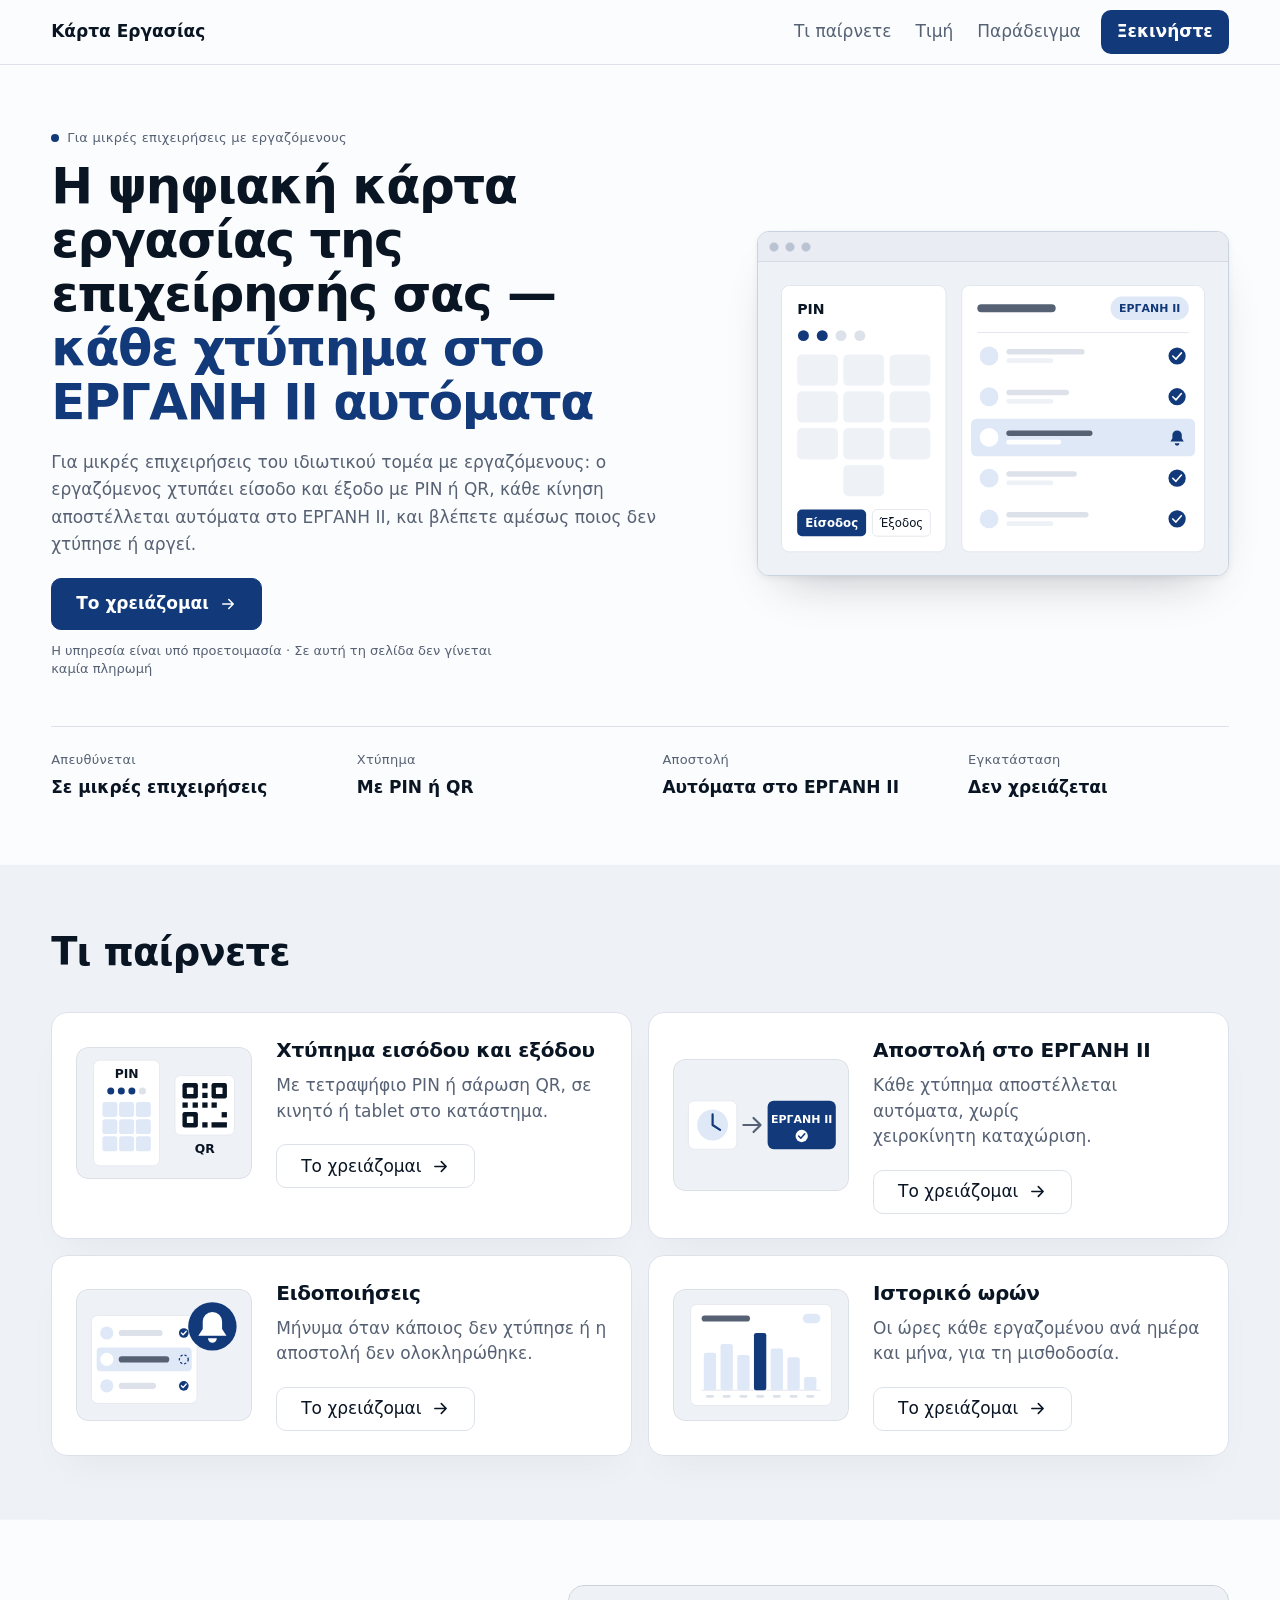
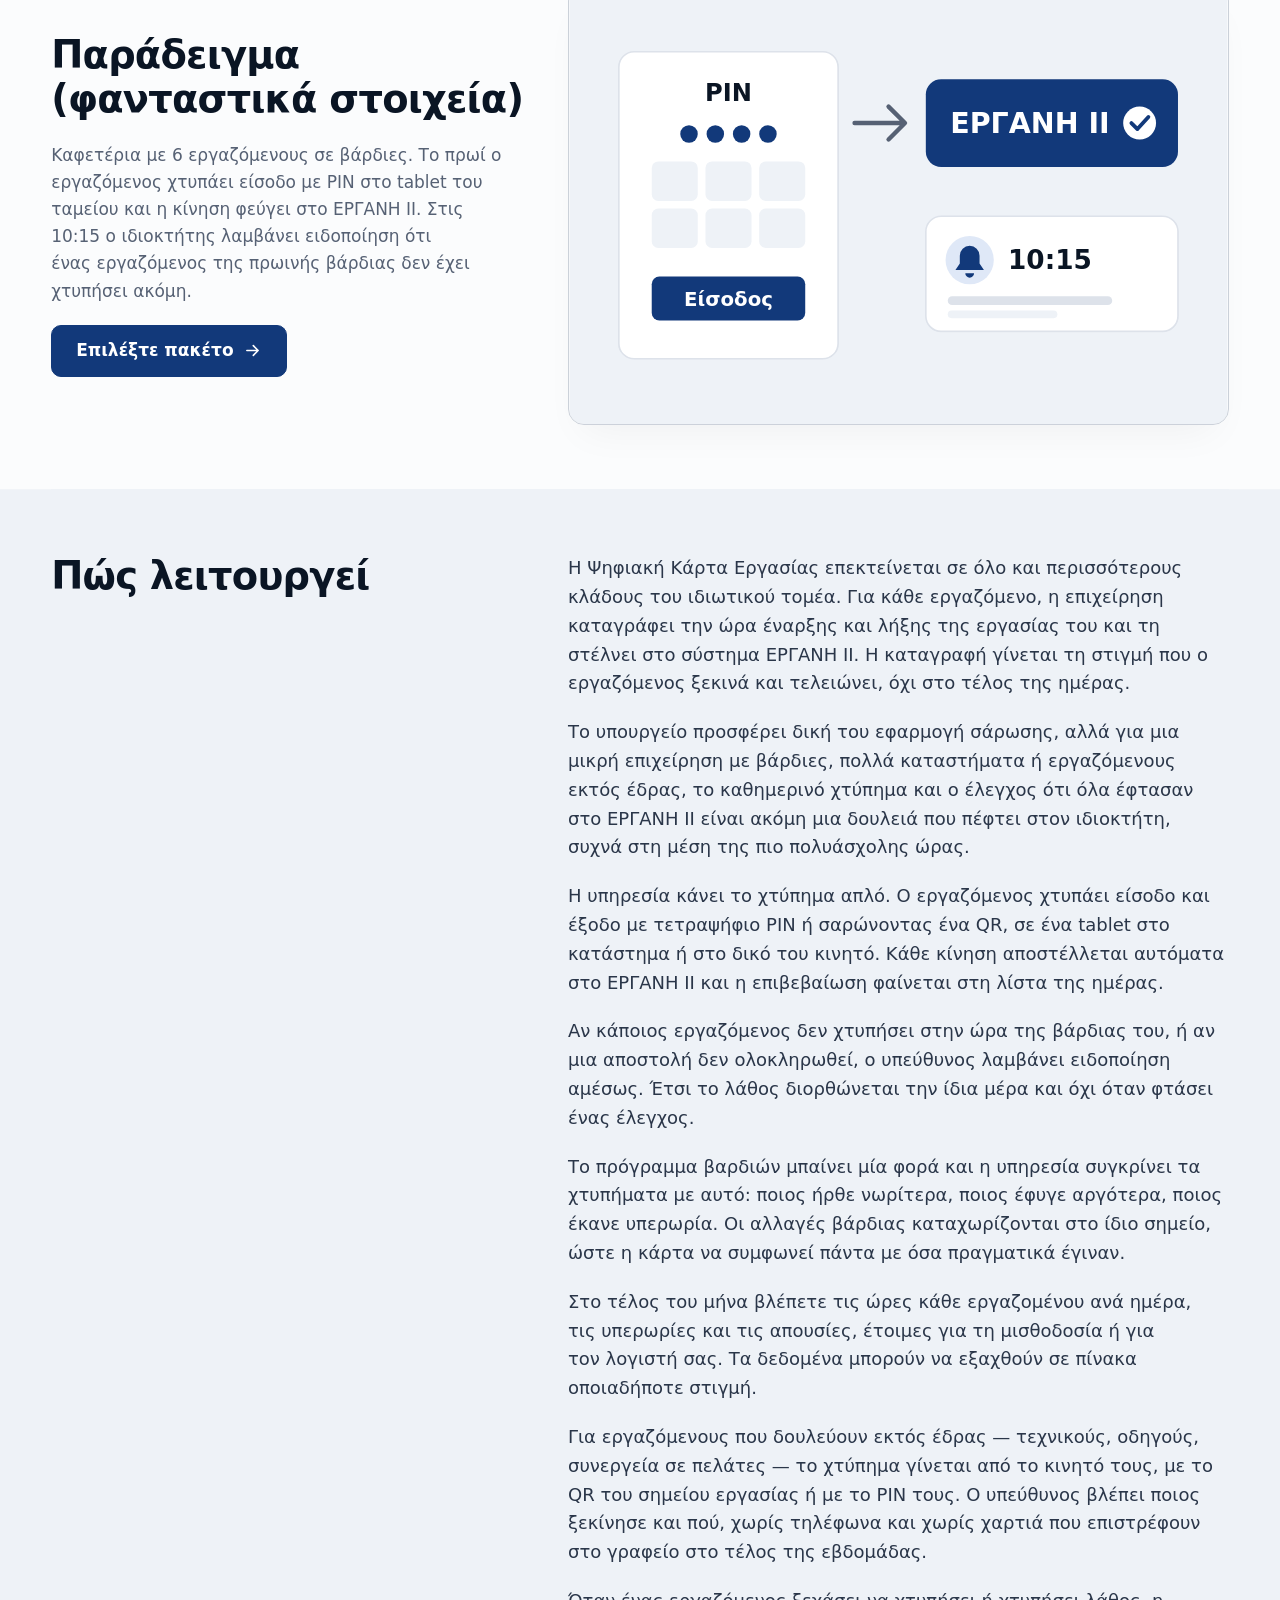
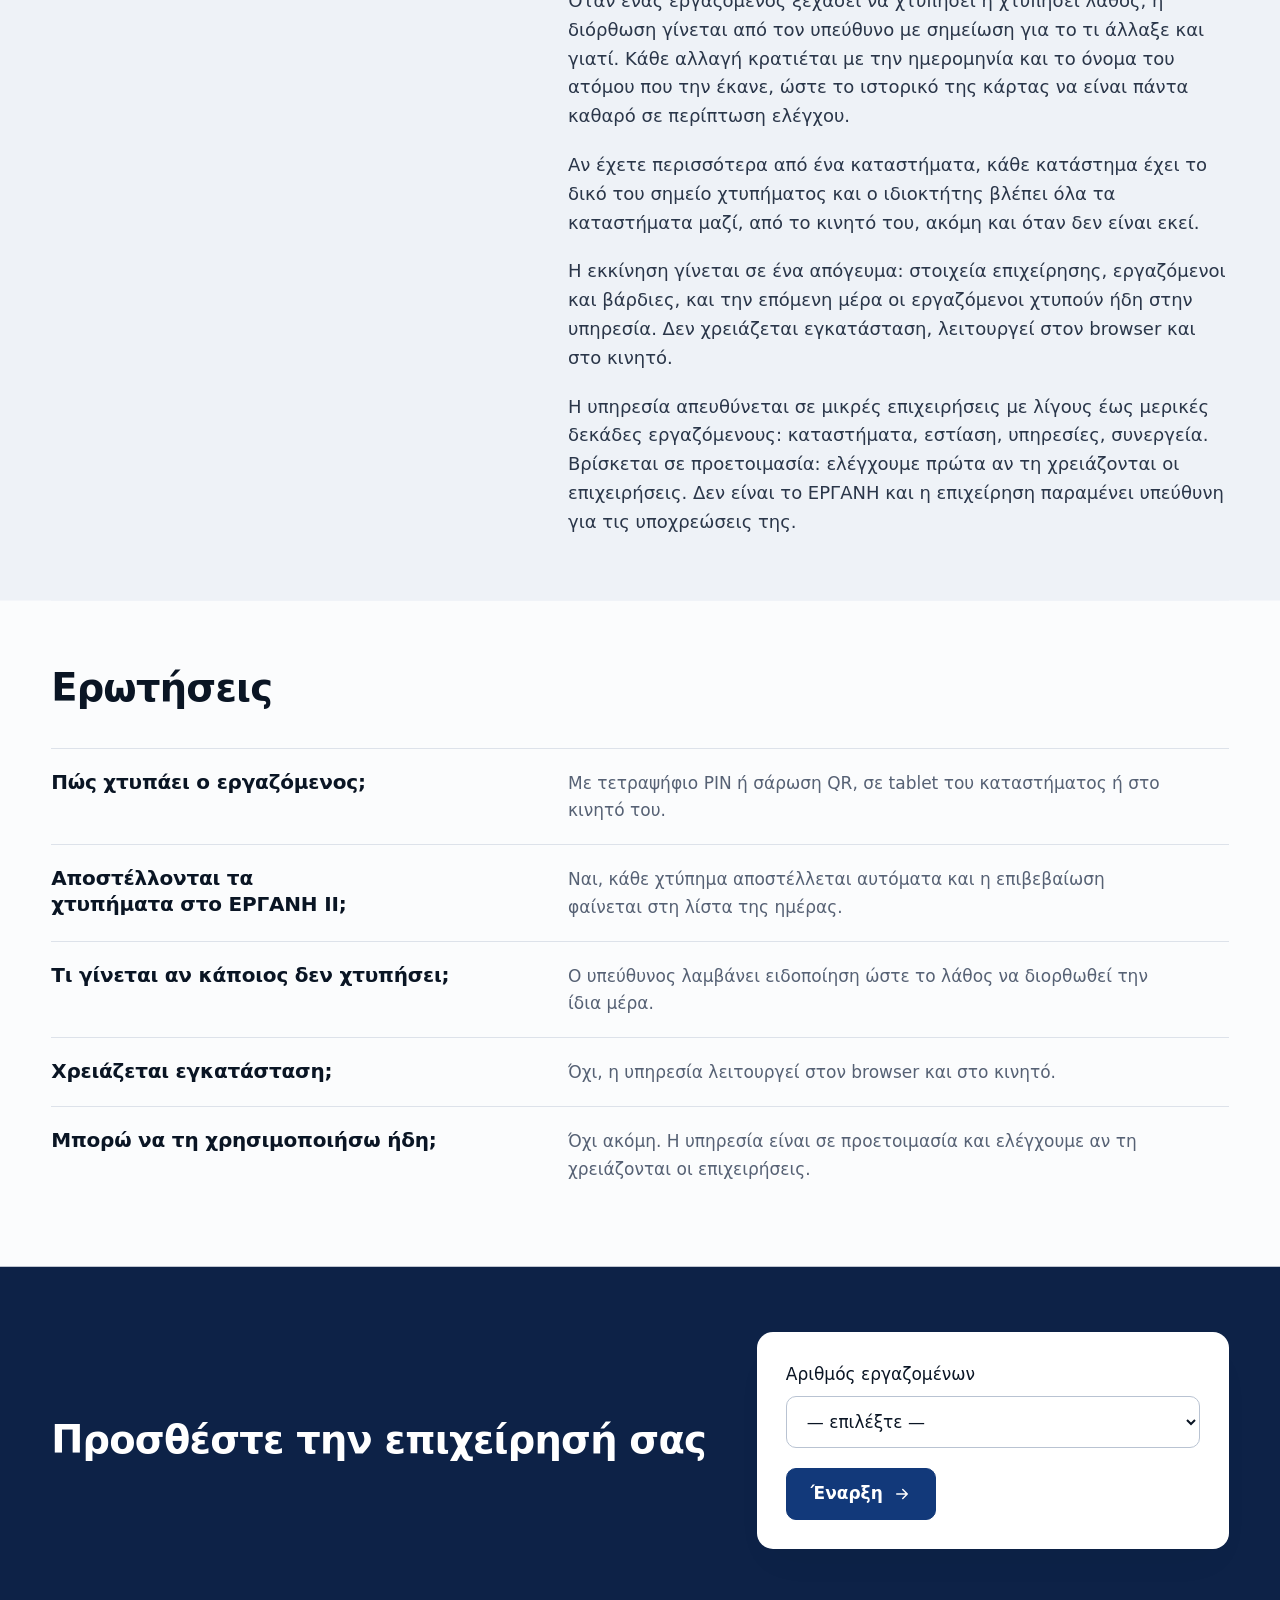
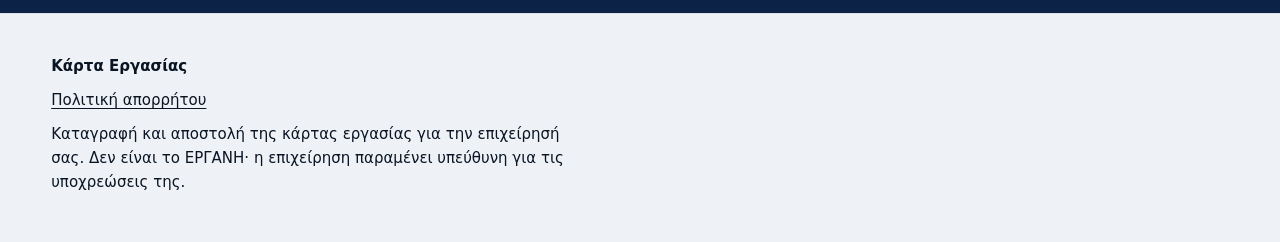
==== commit 6fc4576c: "Pilot design: jury fixes (headline accent, long text one column, phone header one row, facts 2x2 on " ====
--- a/index.html
+++ b/index.html
@@ -86,7 +86,7 @@
   <section class="split">
     <div class="stack">
       <p class="meta rise"><span class="dot"></span> Για μικρές επιχειρήσεις με εργαζόμενους</p>
-      <h1 class="rise" style="--i:1" data-len="long">Η ψηφιακή κάρτα εργασίας της επιχείρησής σας — <span class="soft">κάθε χτύπημα στο ΕΡΓΑΝΗ ΙΙ αυτόματα</span></h1>
+      <h1 class="rise" style="--i:1" data-len="long">Η ψηφιακή κάρτα εργασίας της επιχείρησής σας&nbsp;— <span class="soft">κάθε χτύπημα στο ΕΡΓΑΝΗ ΙΙ αυτόματα</span></h1>
       <p class="rise" style="--i:2">Για μικρές επιχειρήσεις του ιδιωτικού τομέα με εργαζόμενους: ο εργαζόμενος χτυπάει είσοδο και έξοδο με PIN ή QR, κάθε κίνηση αποστέλλεται αυτόματα στο ΕΡΓΑΝΗ ΙΙ, και βλέπετε αμέσως ποιος δεν χτύπησε ή αργεί.</p>
       <a class="button rise" style="--i:3" href="price.html" data-ev="cta_click">Το χρειάζομαι</a>
       <p class="meta rise" style="--i:4">Η υπηρεσία είναι υπό προετοιμασία · Σε αυτή τη σελίδα δεν γίνεται καμία πληρωμή</p>
@@ -214,8 +214,7 @@
 
   <section id="paradeigma" class="split flip" data-view="example_view">
     <div class="stack">
-      <p class="meta">Φανταστικά στοιχεία</p>
-      <h2>Παράδειγμα</h2>
+      <h2>Παράδειγμα (φανταστικά στοιχεία)</h2>
       <p>Καφετέρια με 6 εργαζόμενους σε βάρδιες. Το πρωί ο εργαζόμενος χτυπάει είσοδο με PIN στο tablet του ταμείου και η κίνηση φεύγει στο ΕΡΓΑΝΗ ΙΙ. Στις 10:15 ο ιδιοκτήτης λαμβάνει ειδοποίηση ότι ένας εργαζόμενος της πρωινής βάρδιας δεν έχει χτυπήσει ακόμη.</p>
       <a class="button" href="price.html" data-ev="click_cta_after_example">Επιλέξτε πακέτο</a>
     </div>
--- a/variant.css
+++ b/variant.css
@@ -0,0 +1,206 @@
+/* Final sample v11 — one layer (СМ-45): tokens in :root, then general rules.
+   Owner's ten choices: layout 17 · IBM Plex Sans · navy palette · background 06 (grey bands, dark form band) ·
+   shape 02 (medium radius) · cards 05 (2×2, picture on the side) · hero 07 (picture in a window frame) ·
+   density 02 (compact) · header 07 (button in header, light-grey footer) · motion 04 (load cascade only).
+   Four commands on top: polish (whole) · emil-design-eng (interaction layer, no image placeholder colour) ·
+   mobile-native (safe areas, footer press) · typeset (measure, leading and tracking per role, fallback face). */
+
+/* fallback with Plex metrics: the swap from Segoe UI / Arial does not reflow lines */
+@font-face { font-family: "Plex Fallback"; src: local("Segoe UI"), local("Arial"); size-adjust: 101.7%; ascent-override: 100.8%; descent-override: 27%; line-gap-override: 0%; }
+
+:root {
+  /* colour — one blue accent; white text on it passes AA */
+  --canvas: #fbfcfd;
+  --surface: #ffffff;
+  --ink: #0a1524;
+  --steel: #566174;
+  --line: #dde2ea;
+  --line-strong: #b9c3d2;
+  --accent: #12397a;
+  --accent-hover: #0d2247;              /* the dark band colour, no new hue */
+  --accent-wash: #dfe8f7;
+  --focus: #2f6fd6;
+  --band-grey: #eef2f7;
+  --band-dark: #0d2247;
+  --shadow: 0 20px 40px -15px rgba(0, 0, 0, .05);
+  /* type — one family; the larger the type, the tighter tracking and leading */
+  --font-sans: "IBM Plex Sans", "Plex Fallback", "Segoe UI", system-ui, sans-serif;
+  --text-display: clamp(2.25rem, 5vw, 3.75rem);
+  --text-h2: clamp(1.75rem, 3vw, 2.5rem);
+  --text-h3: 1.25rem;
+  --text-body: 1.0625rem;
+  --text-meta: .8125rem;
+  --tracking-display: -.03em;
+  --tracking: -.02em;
+  --tracking-h3: -.01em;
+  --leading-display: 1.08;
+  --leading-tight: 1.15;
+  --leading-h3: 1.3;
+  --leading-body: 1.6;                  /* 1.55 on phones */
+  --leading-snug: 1.5;                  /* short measure in cards */
+  --measure: 56ch;                      /* about 70 characters of Plex per line */
+  --measure-lead: 41.5rem;               /* hero lead keeps two lines at 1280; rem, because ch on an animated element can resolve against the fallback face */
+  /* space, shape */
+  --max: 1400px;
+  --gutter: clamp(1rem, 4vw, 4rem);
+  --section: 4rem;                      /* 3rem on phones */
+  --gap: clamp(1.5rem, 3.5vw, 3.5rem);
+  --head-gap: clamp(1.75rem, 3vw, 2.5rem);
+  --pad-card: 1.75rem;                  /* 1.5rem on phones */
+  --radius-card: 1rem;
+  --radius-inner: .75rem;
+  --radius-control: .625rem;            /* fields, buttons, header links */
+  --header-h: 65px;                     /* sticky header with its border; 57px on phones */
+  /* motion — UI feedback under 300ms */
+  --ease-out: cubic-bezier(.23, 1, .32, 1);
+  --dur: .15s;                          /* hover, colour */
+  --dur-press: .16s;
+  --dur-rise: .5s;                      /* first-screen cascade item */
+  --stagger: 60ms;
+  --press: .97;
+  --arrow: url("data:image/svg+xml,%3Csvg xmlns='http://www.w3.org/2000/svg' viewBox='0 0 24 24' fill='none' stroke='%23000' stroke-width='2' stroke-linecap='round' stroke-linejoin='round'%3E%3Cpath d='M5 12h14M13 6l6 6-6 6'/%3E%3C/svg%3E");
+}
+@media (max-width: 767px) {
+  :root { --section: 3rem; --gap: max(2rem, 5vw); --pad-card: 1.5rem; --leading-body: 1.55; --header-h: 57px; }
+}
+
+/* base */
+*, *::before, *::after { box-sizing: border-box; }
+html { scroll-behavior: smooth; scroll-padding-top: var(--header-h); -webkit-text-size-adjust: 100%; text-size-adjust: 100%; }
+body { margin: 0; background: var(--canvas); color: var(--ink); font: 400 var(--text-body)/var(--leading-body) var(--font-sans); -webkit-font-smoothing: antialiased; -moz-osx-font-smoothing: grayscale; text-rendering: optimizeLegibility; font-synthesis: none; }
+h1, h2, h3 { margin: 0; color: var(--ink); font-weight: 600; letter-spacing: var(--tracking); line-height: var(--leading-tight); text-wrap: balance; }
+h1 { font-size: var(--text-display); letter-spacing: var(--tracking-display); line-height: var(--leading-display); }
+/* long headlines (German, Polish, Russian…): the page sets data-len on h1 — long: over 70 characters, xlong: over 100 */
+h1[data-len="long"] { --text-display: clamp(2.125rem, 4vw, 3.125rem); }
+h1[data-len="xlong"] { --text-display: clamp(2rem, 3.6vw, 2.875rem); }
+h3, dd { hyphens: auto; hyphenate-limit-chars: 12 4 4; }   /* long words in narrow cards and facts; the headline is not hyphenated */
+h2 { font-size: var(--text-h2); }
+h3 { font-size: var(--text-h3); letter-spacing: var(--tracking-h3); line-height: var(--leading-h3); }
+p { margin: 0; color: var(--steel); max-width: var(--measure); }
+h1 + p { max-width: var(--measure-lead); }
+p, dd { text-wrap: pretty; }
+h1, h2, h3, p, dd { overflow-wrap: break-word; }
+b { font-weight: 600; color: var(--ink); }
+a { color: inherit; text-decoration-thickness: from-font; text-underline-offset: .2em; }
+img { max-width: 100%; -webkit-user-drag: none; }
+::selection { background: var(--accent-wash); color: var(--ink); }
+:focus-visible, select:focus { outline: 2px solid var(--focus); outline-offset: 3px; }
+select:focus:not(:focus-visible) { outline: 0; }
+
+/* layout */
+.shell { max-width: var(--max); margin: 0 auto; padding: 0 max(var(--gutter), env(safe-area-inset-right, 0px)) 0 max(var(--gutter), env(safe-area-inset-left, 0px)); }
+section { padding: var(--section) 0; border-top: 1px solid transparent; }   /* 1px seam between blocks */
+main > section:first-child { border-top: 0; }
+main > section:not(.split) > * + * { margin-top: var(--head-gap); }
+.split { display: grid; grid-template-columns: var(--cols, minmax(0, 7fr) minmax(0, 5fr)); gap: 1.5rem var(--gap); }
+.flip { --cols: minmax(0, 5fr) minmax(0, 7fr); }
+.split:has(> .stack + p) { --cols: minmax(0, 1fr); row-gap: .625rem; }   /* a bare sub-line sits under its heading */
+section.split > .stack:first-child { align-self: center; }                 /* the shorter side centres against the taller */
+.stack { display: grid; gap: 1.25rem; align-content: start; justify-items: start; }
+.stack > .meta + :is(h1, h2) { margin-top: -.5rem; }                       /* eyebrow belongs to its heading */
+.stack > h3 + p { margin-top: -.625rem; }                                  /* card title belongs to its text */
+.bento { display: grid; grid-template-columns: repeat(2, minmax(0, 1fr)); gap: 1rem; }
+
+/* block backgrounds: grey bands, one dark form band (full-bleed) */
+main > section:has(> .bento), #opis { --band: var(--band-grey); }   /* cards block by structure: every page has its own id */
+#start { --band: var(--band-dark); --ink: #ffffff; --steel: #c3cee2; --accent-wash: rgba(255, 255, 255, .12); --focus: #9dbcf5; color: var(--ink); }
+main > section:has(> .bento), #opis, #start { background: var(--band); box-shadow: 0 0 0 100vmax var(--band); clip-path: inset(0 -100vmax); }
+#start .tile { --ink: #0a1524; --steel: #566174; --accent-wash: #dfe8f7; --focus: #2f6fd6; color: var(--ink); border-color: transparent; }
+#start .tile select { border-color: var(--line-strong); }
+
+/* long text: heading on the left, one column of text on the right, darker and larger than card text */
+#opis > .stack:first-child { align-self: start; }
+#opis > .stack + .stack > p { color: #2a3649; font-size: 1.125rem; max-width: 62ch; }
+
+/* header, footer */
+header { position: sticky; top: 0; z-index: 10; background: rgba(251, 252, 253, .86); -webkit-backdrop-filter: blur(12px); backdrop-filter: blur(12px); border-bottom: 1px solid var(--line); }
+header .shell { display: flex; flex-wrap: wrap; align-items: center; justify-content: space-between; min-height: 64px; }
+header nav { display: flex; flex-wrap: wrap; }
+header a { display: inline-flex; align-items: center; min-height: 44px; padding: 0 .75rem; border-radius: var(--radius-control); color: var(--steel); text-decoration: none; transition: background-color var(--dur) ease, color var(--dur) ease, transform var(--dur-press) var(--ease-out); }
+header a:active { color: var(--ink); }
+header .home { margin-left: -.75rem; color: var(--ink); font-weight: 600; }
+header nav a:last-child { margin-left: .5rem; padding: 0 1rem; background: var(--accent); color: #fff; font-weight: 600; }
+header nav a:last-child:active { color: #fff; }
+footer { padding: 2.5rem 0 calc(3rem + env(safe-area-inset-bottom, 0px)); background: var(--band-grey); color: var(--ink); border-top: 1px solid var(--line); font-size: .9375rem; }
+footer a, footer p { color: var(--ink); }
+footer a { display: inline-flex; align-items: center; min-height: 44px; font-weight: 500; transition: color var(--dur) ease, opacity var(--dur) ease; }
+
+/* components */
+.meta { display: inline-flex; align-items: center; gap: .5rem; font: 500 var(--text-meta)/1.4 var(--font-sans); letter-spacing: .02em; color: var(--steel); }
+.button + .meta { margin-top: -.5rem; font-weight: 400; letter-spacing: 0; }   /* note under a button reads as body text */
+.soft { color: var(--steel); }
+h1 .soft { color: var(--accent); }   /* the benefit half of the headline: accent, not grey */
+.dot { width: 8px; height: 8px; flex: none; border-radius: 50%; background: var(--accent); }
+.button { display: inline-flex; align-items: center; justify-content: center; gap: .6rem; min-height: 52px; padding: 0 1.5rem; border: 1px solid var(--accent); border-radius: var(--radius-control); background: var(--accent); color: #ffffff; font-weight: 600; text-decoration: none; transition: transform var(--dur-press) var(--ease-out), background-color var(--dur) ease, border-color var(--dur) ease; }
+.button::after { content: ""; width: 1.1em; height: 1.1em; background: currentColor; -webkit-mask: var(--arrow) center / contain no-repeat; mask: var(--arrow) center / contain no-repeat; transition: transform var(--dur-press) var(--ease-out); }
+.button.quiet { min-height: 44px; border-color: var(--line); background: var(--surface); color: var(--ink); font-weight: 500; }
+.button:active, header nav a:last-child:active { transform: scale(var(--press)); }
+header a, .button, footer a, select, label { -webkit-tap-highlight-color: transparent; touch-action: manipulation; }
+header a, .button { -webkit-user-select: none; user-select: none; }
+.tile { padding: var(--pad-card); background: var(--surface); border: 1px solid var(--line); border-radius: var(--radius-card); box-shadow: var(--shadow); }
+.tile p { line-height: var(--leading-snug); }
+.art { width: 100%; aspect-ratio: 4 / 3; overflow: hidden; border-radius: var(--radius-inner); background: var(--canvas); }
+.art img, .art svg { display: block; width: 100%; height: 100%; object-fit: cover; border-radius: inherit; }   /* picture: image file or inline drawing */
+.art img, .art svg, .shot { outline: 1px solid rgba(10, 21, 36, .08); outline-offset: -1px; }   /* hairline so pale pictures do not melt into the card */
+.shot { display: block; align-self: center; width: 100%; height: auto; aspect-ratio: 3 / 2; object-fit: cover; border: 1px solid var(--line); border-radius: var(--radius-card); box-shadow: var(--shadow); }
+.window { margin: 0; align-self: center; overflow: hidden; background: var(--surface); border: 1px solid #c9d2e0; border-radius: var(--radius-inner); box-shadow: 0 24px 48px -26px rgba(10, 21, 36, .30), 0 2px 6px rgba(10, 21, 36, .06); }
+.window::before { content: ""; display: block; height: 30px; border-bottom: 1px solid #d5dbe6;
+  background: radial-gradient(circle at 16px 15px, var(--line-strong) 4px, transparent 5px), radial-gradient(circle at 32px 15px, var(--line-strong) 4px, transparent 5px),
+    radial-gradient(circle at 48px 15px, var(--line-strong) 4px, transparent 5px), #e9edf3; }
+.window .shot { border: 0; border-radius: 0; box-shadow: none; outline: 0; }
+.facts { grid-column: 1 / -1; display: grid; grid-template-columns: repeat(4, minmax(0, 1fr)); gap: 1rem var(--gap); margin: 1.5rem 0 0; padding-top: 1.5rem; border-top: 1px solid var(--line); }
+.facts dt { font: 500 var(--text-meta)/1.4 var(--font-sans); letter-spacing: .02em; color: var(--steel); }
+.facts dd { margin: .25rem 0 0; font-weight: 600; }
+.rows > * { align-items: baseline; padding: 1.25rem 0; border-top: 1px solid var(--line); }   /* question and answer share a baseline */
+label { display: grid; gap: .5rem; width: 100%; font-weight: 500; }
+select { width: 100%; min-width: 0; min-height: 52px; padding: 0 1rem; font: inherit; color: var(--ink); background: var(--surface); border: 1px solid var(--line); border-radius: var(--radius-control); accent-color: var(--accent); }
+select, label { cursor: pointer; }
+
+/* cards from 768px: picture on the side; on tablets it yields width to the text */
+@media (min-width: 768px) {
+  .tile:has(> .art) { grid-template-columns: minmax(0, 11rem) minmax(0, 1fr); column-gap: 1.5rem; align-items: center; padding: 1.5rem; }
+  .tile > .art { grid-row: 1 / span 3; }
+  .tile:has(> .art) > :not(.art) { grid-column: 2; }
+}
+@media (min-width: 768px) and (max-width: 1023px) {
+  .facts { grid-template-columns: repeat(2, minmax(0, 1fr)); }
+  .tile:has(> .art) { grid-template-columns: minmax(0, 6rem) minmax(0, 1fr); column-gap: 1rem; }
+}
+
+/* phones: one column; header = name + button in one row, section links hidden */
+@media (max-width: 767px) {
+  .split, .bento { grid-template-columns: minmax(0, 1fr); }
+  .facts { grid-template-columns: repeat(2, minmax(0, 1fr)); }
+  .button { width: 100%; }
+  header .shell { flex-wrap: nowrap; min-height: 56px; }
+  header nav a:not(:last-child) { display: none; }
+  header nav a:last-child { min-height: 40px; margin: 0; }
+}
+
+/* hover only where there is a real pointer: a tap must not leave a stuck hover */
+@media (hover: hover) and (pointer: fine) {
+  header a:hover { color: var(--ink); background: var(--accent-wash); }
+  header .home:hover { background: transparent; }
+  header nav a:last-child:hover { color: #fff; background: var(--accent-hover); }
+  .button:not(.quiet):hover { background: var(--accent-hover); border-color: var(--accent-hover); }
+  .button.quiet:hover { border-color: var(--accent); background: var(--accent-wash); }
+  footer a:hover { color: var(--accent); }
+}
+@media not all and (hover: hover) and (pointer: fine) {
+  footer a:active { opacity: .6; }
+}
+
+/* motion: first-screen cascade on load only; reduced motion keeps opacity, drops travel */
+@media (prefers-reduced-motion: no-preference) {
+  @keyframes rise-in { from { opacity: 0; transform: translateY(8px); } }
+  .rise { animation: rise-in var(--dur-rise) var(--ease-out) calc(var(--i, 0) * var(--stagger)) backwards; }
+}
+@media (hover: hover) and (pointer: fine) and (prefers-reduced-motion: no-preference) {
+  .button:hover::after { transform: translateX(2px); }
+}
+@media (prefers-reduced-motion: reduce) {
+  @keyframes fade-in { from { opacity: 0; } }
+  html { scroll-behavior: auto; }
+  .rise { animation: fade-in .2s ease backwards; }
+  .button:active, header nav a:last-child:active { transform: none; }
+}
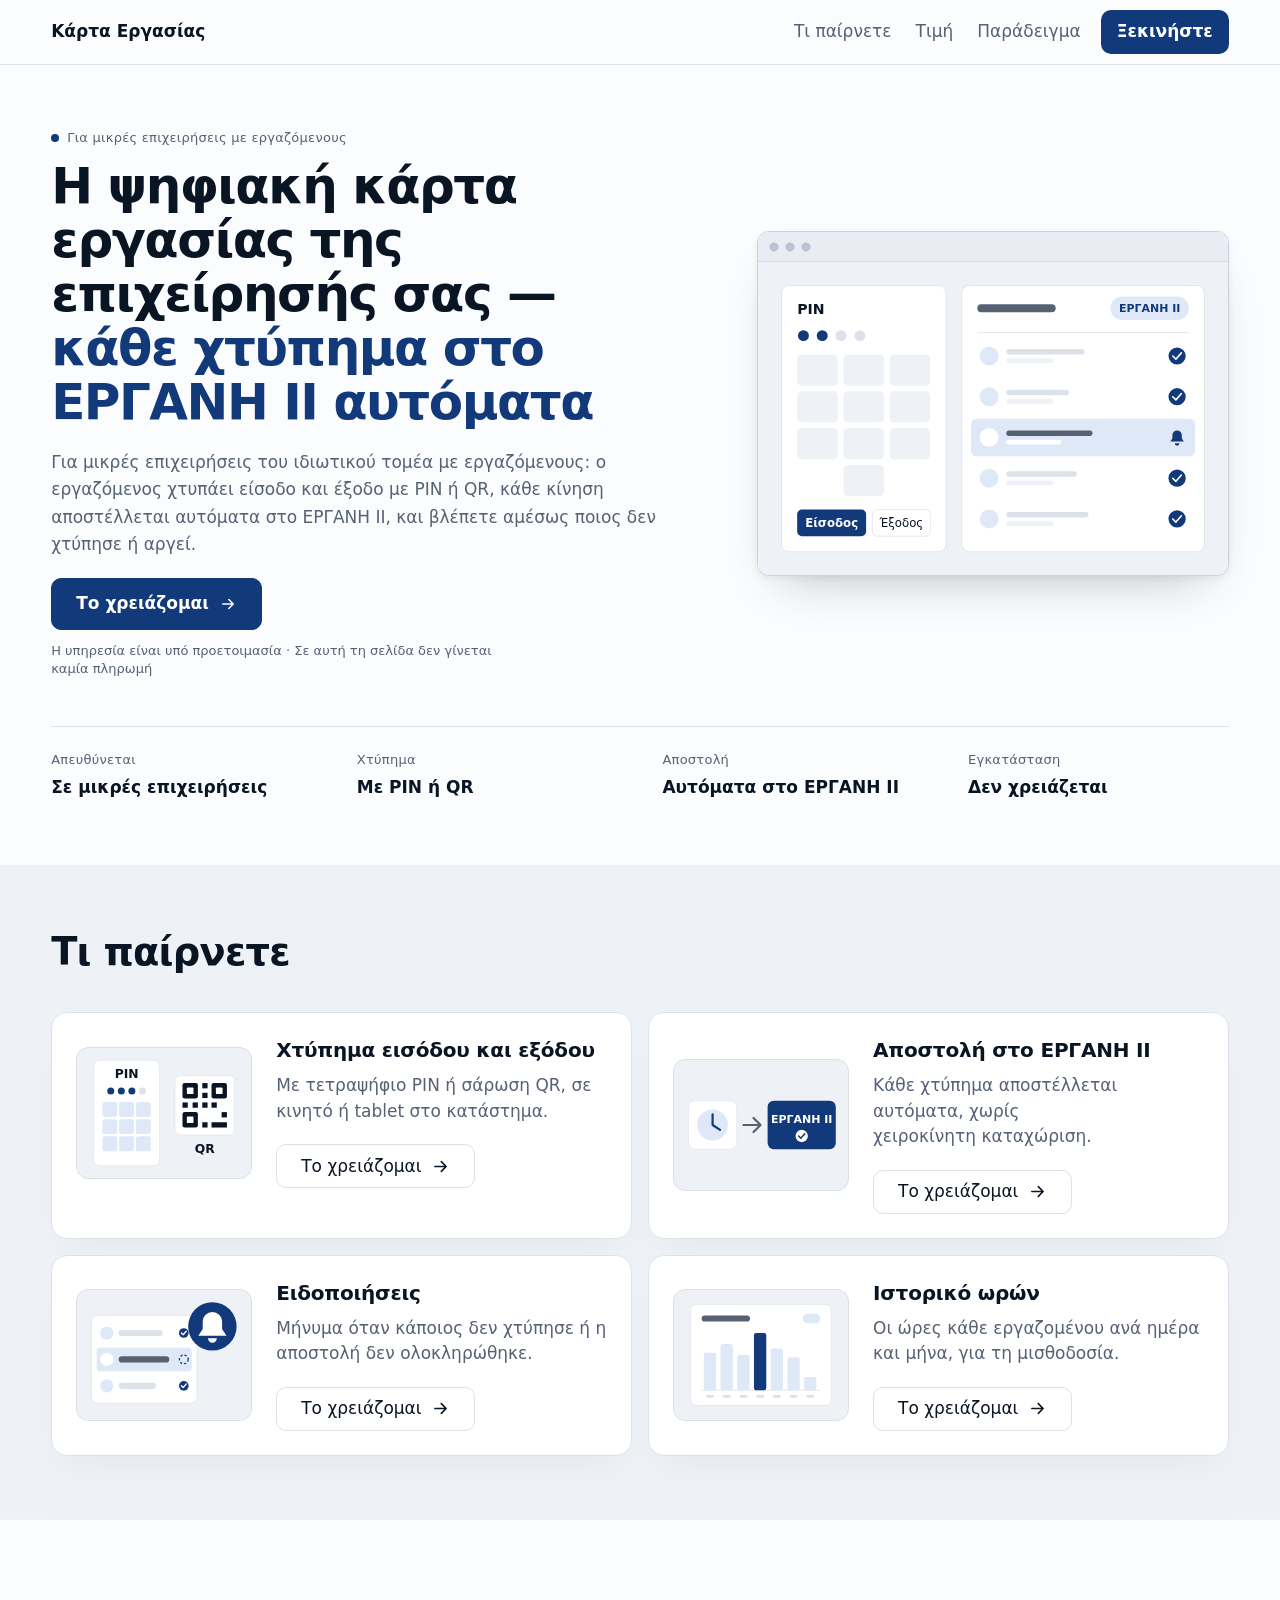
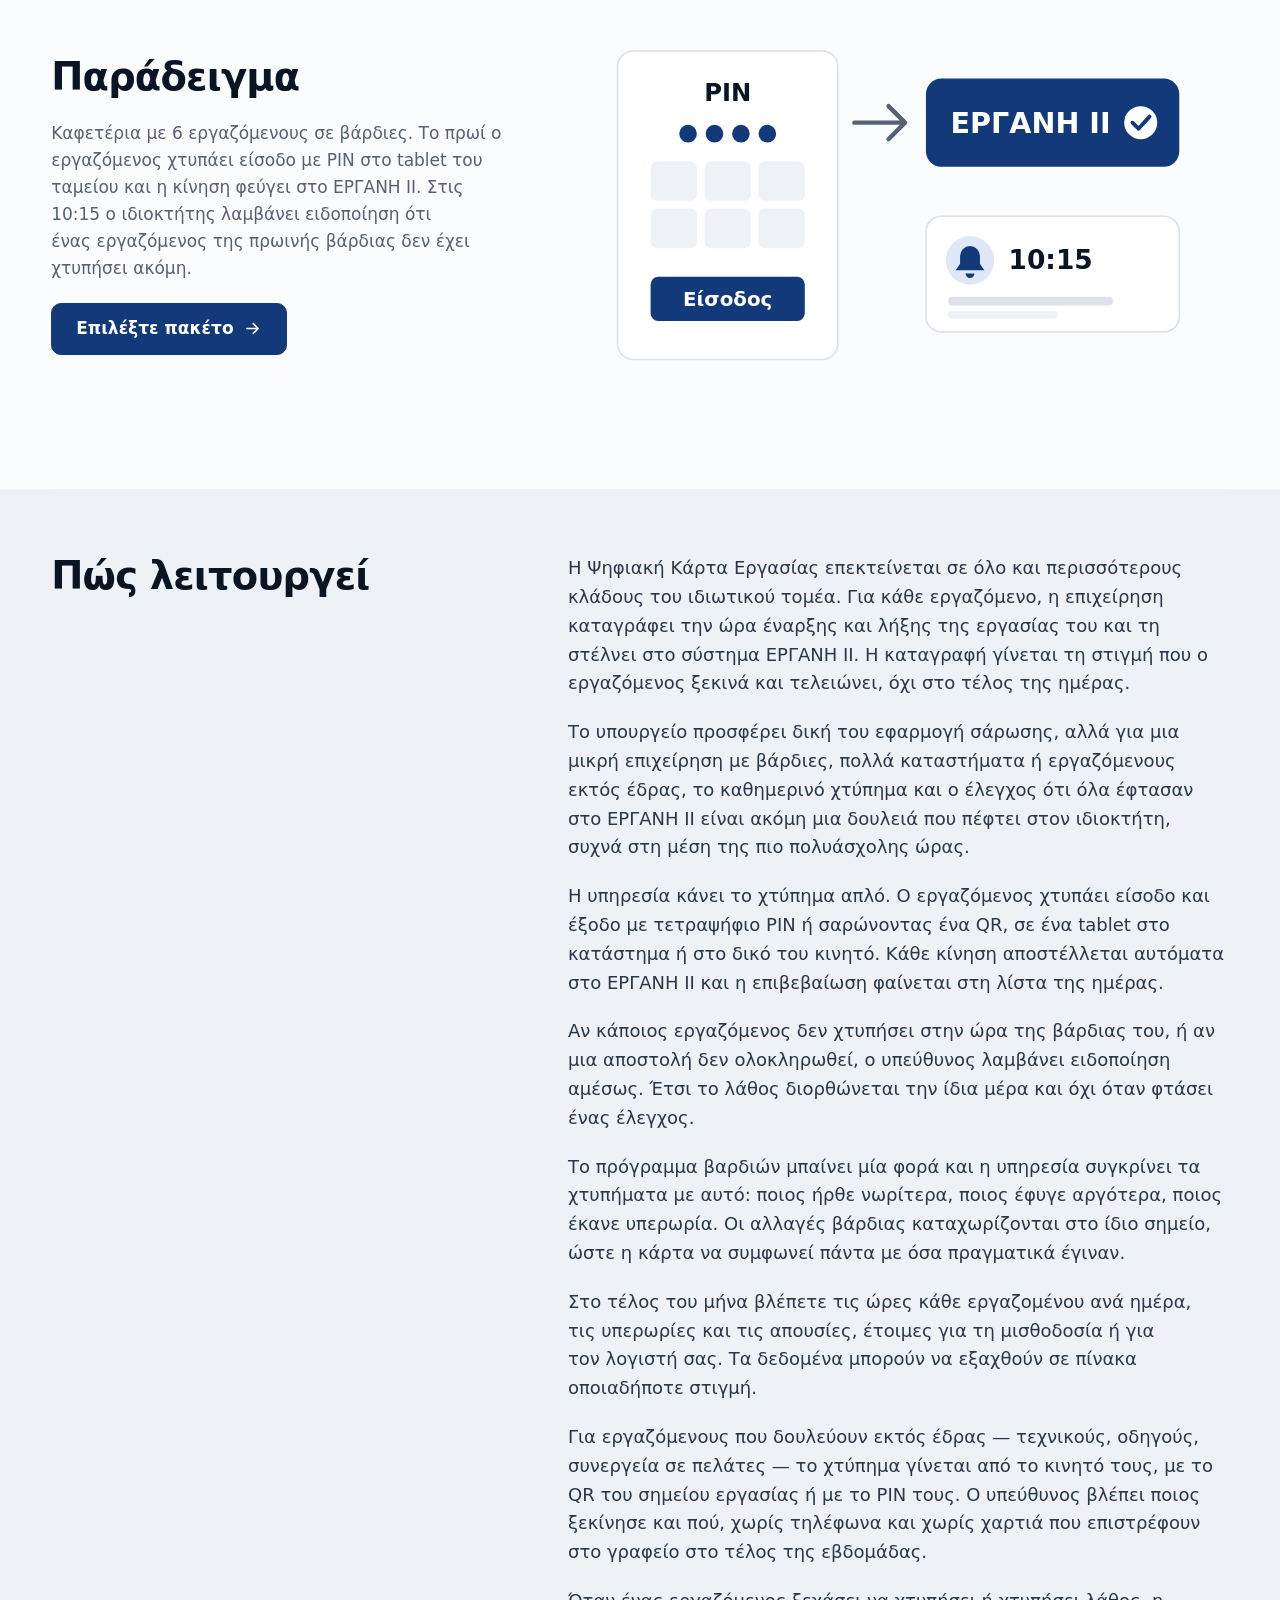
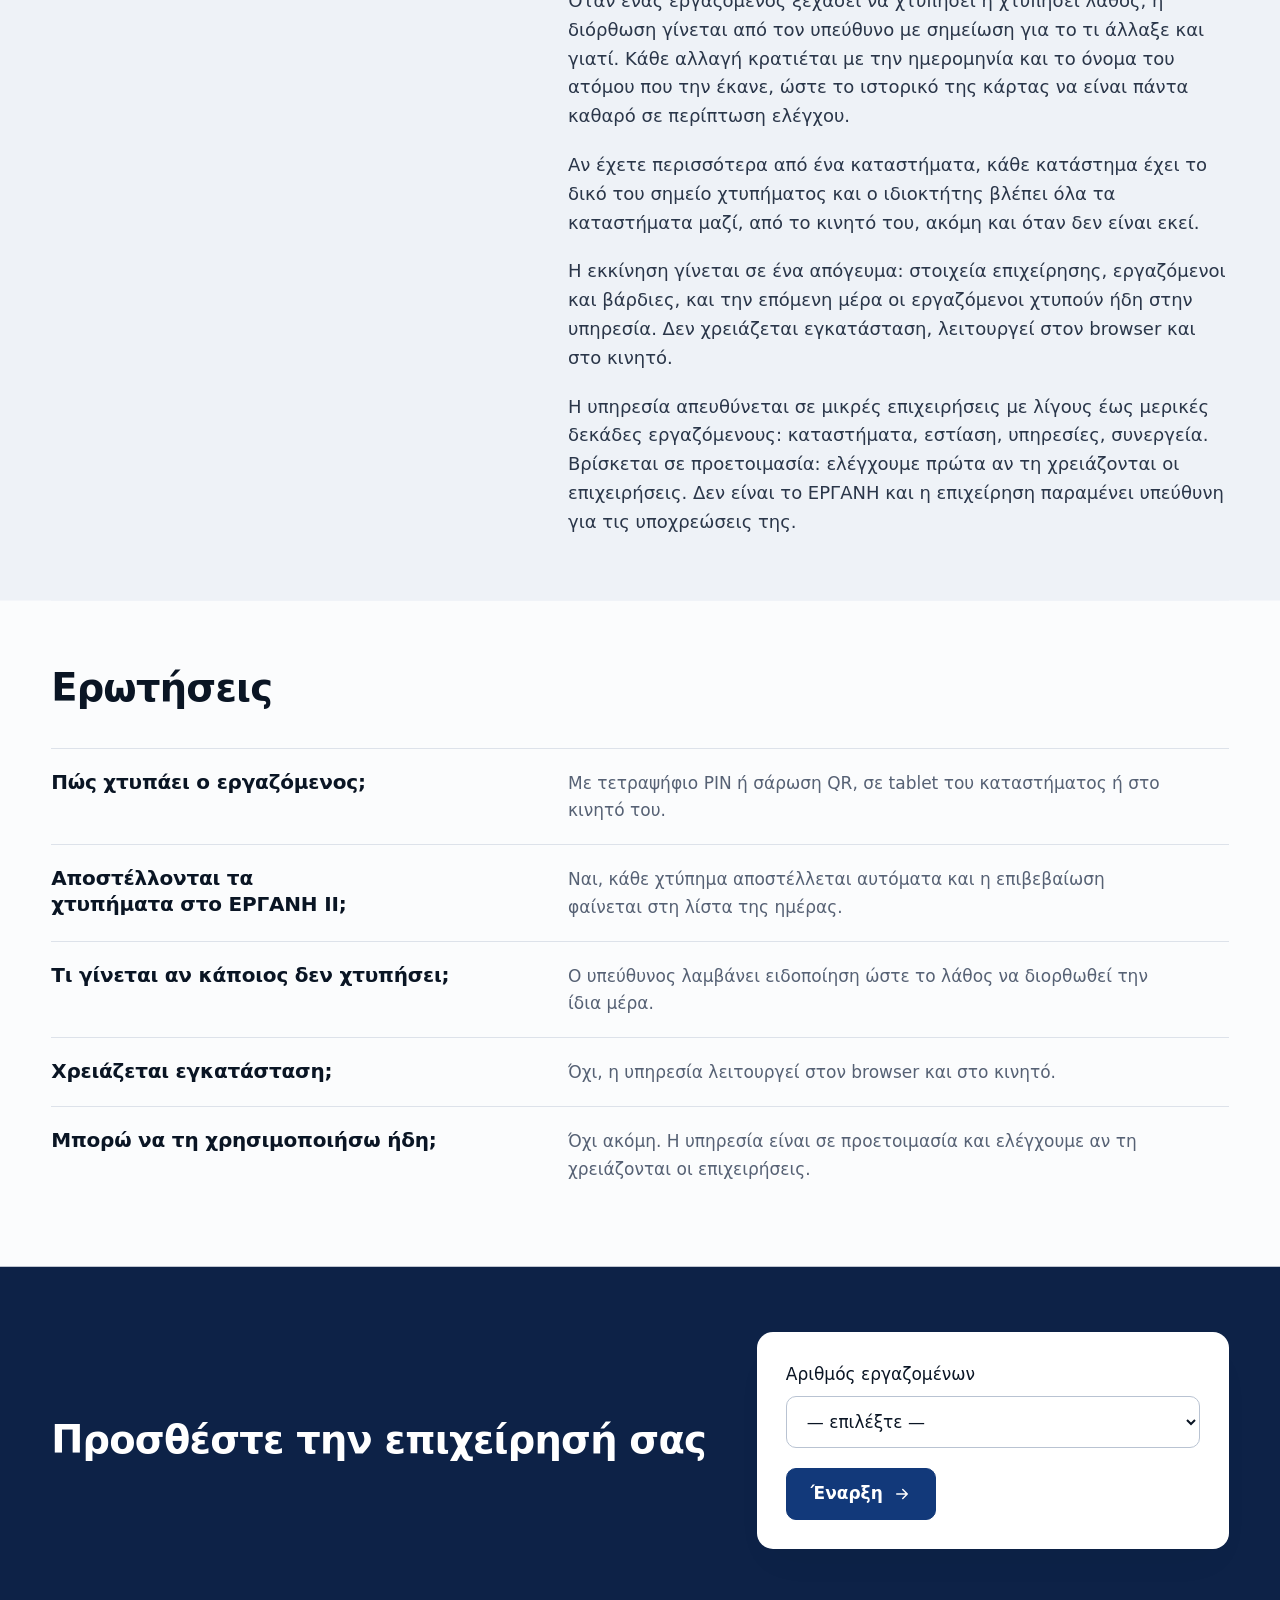
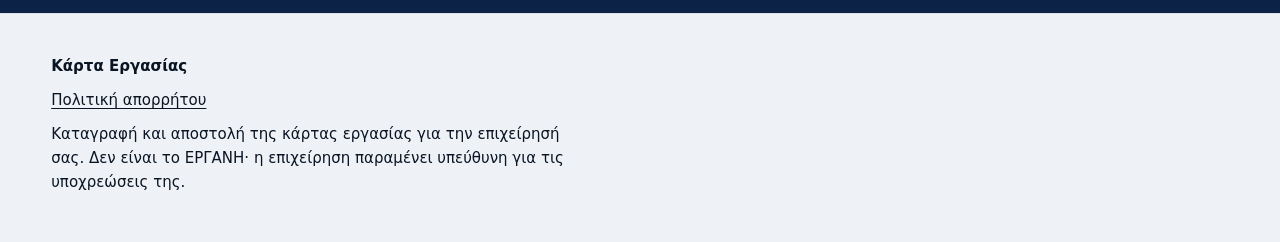
==== commit 5d75877b: "Example heading without the disclaimer; example drawing without outer frame Co-Authored-By: Claude F" ====
--- a/index.html
+++ b/index.html
@@ -214,7 +214,7 @@
 
   <section id="paradeigma" class="split flip" data-view="example_view">
     <div class="stack">
-      <h2>Παράδειγμα (φανταστικά στοιχεία)</h2>
+      <h2>Παράδειγμα</h2>
       <p>Καφετέρια με 6 εργαζόμενους σε βάρδιες. Το πρωί ο εργαζόμενος χτυπάει είσοδο με PIN στο tablet του ταμείου και η κίνηση φεύγει στο ΕΡΓΑΝΗ ΙΙ. Στις 10:15 ο ιδιοκτήτης λαμβάνει ειδοποίηση ότι ένας εργαζόμενος της πρωινής βάρδιας δεν έχει χτυπήσει ακόμη.</p>
       <a class="button" href="price.html" data-ev="click_cta_after_example">Επιλέξτε πακέτο</a>
     </div>
--- a/variant.css
+++ b/variant.css
@@ -1,4 +1,4 @@
-/* Final sample v11 — one layer (СМ-45): tokens in :root, then general rules.
+/* Final sample v12 — one layer (СМ-45): tokens in :root, then general rules.
    Owner's ten choices: layout 17 · IBM Plex Sans · navy palette · background 06 (grey bands, dark form band) ·
    shape 02 (medium radius) · cards 05 (2×2, picture on the side) · hero 07 (picture in a window frame) ·
    density 02 (compact) · header 07 (button in header, light-grey footer) · motion 04 (load cascade only).
@@ -141,13 +141,14 @@
 .tile p { line-height: var(--leading-snug); }
 .art { width: 100%; aspect-ratio: 4 / 3; overflow: hidden; border-radius: var(--radius-inner); background: var(--canvas); }
 .art img, .art svg { display: block; width: 100%; height: 100%; object-fit: cover; border-radius: inherit; }   /* picture: image file or inline drawing */
-.art img, .art svg, .shot { outline: 1px solid rgba(10, 21, 36, .08); outline-offset: -1px; }   /* hairline so pale pictures do not melt into the card */
-.shot { display: block; align-self: center; width: 100%; height: auto; aspect-ratio: 3 / 2; object-fit: cover; border: 1px solid var(--line); border-radius: var(--radius-card); box-shadow: var(--shadow); }
+.art img, .art svg { outline: 1px solid rgba(10, 21, 36, .08); outline-offset: -1px; }   /* hairline so pale pictures do not melt into the card */
+.shot { display: block; align-self: center; width: 100%; height: auto; aspect-ratio: 3 / 2; object-fit: cover; border-radius: var(--radius-card); }   /* no frame of its own: the drawing already has cards inside */
 .window { margin: 0; align-self: center; overflow: hidden; background: var(--surface); border: 1px solid #c9d2e0; border-radius: var(--radius-inner); box-shadow: 0 24px 48px -26px rgba(10, 21, 36, .30), 0 2px 6px rgba(10, 21, 36, .06); }
 .window::before { content: ""; display: block; height: 30px; border-bottom: 1px solid #d5dbe6;
   background: radial-gradient(circle at 16px 15px, var(--line-strong) 4px, transparent 5px), radial-gradient(circle at 32px 15px, var(--line-strong) 4px, transparent 5px),
     radial-gradient(circle at 48px 15px, var(--line-strong) 4px, transparent 5px), #e9edf3; }
-.window .shot { border: 0; border-radius: 0; box-shadow: none; outline: 0; }
+.window .shot { border-radius: 0; }
+svg.shot:not(.window *) > rect:first-child { fill: none; }   /* example drawing: no grey panel behind its cards — one frame level less */
 .facts { grid-column: 1 / -1; display: grid; grid-template-columns: repeat(4, minmax(0, 1fr)); gap: 1rem var(--gap); margin: 1.5rem 0 0; padding-top: 1.5rem; border-top: 1px solid var(--line); }
 .facts dt { font: 500 var(--text-meta)/1.4 var(--font-sans); letter-spacing: .02em; color: var(--steel); }
 .facts dd { margin: .25rem 0 0; font-weight: 600; }
